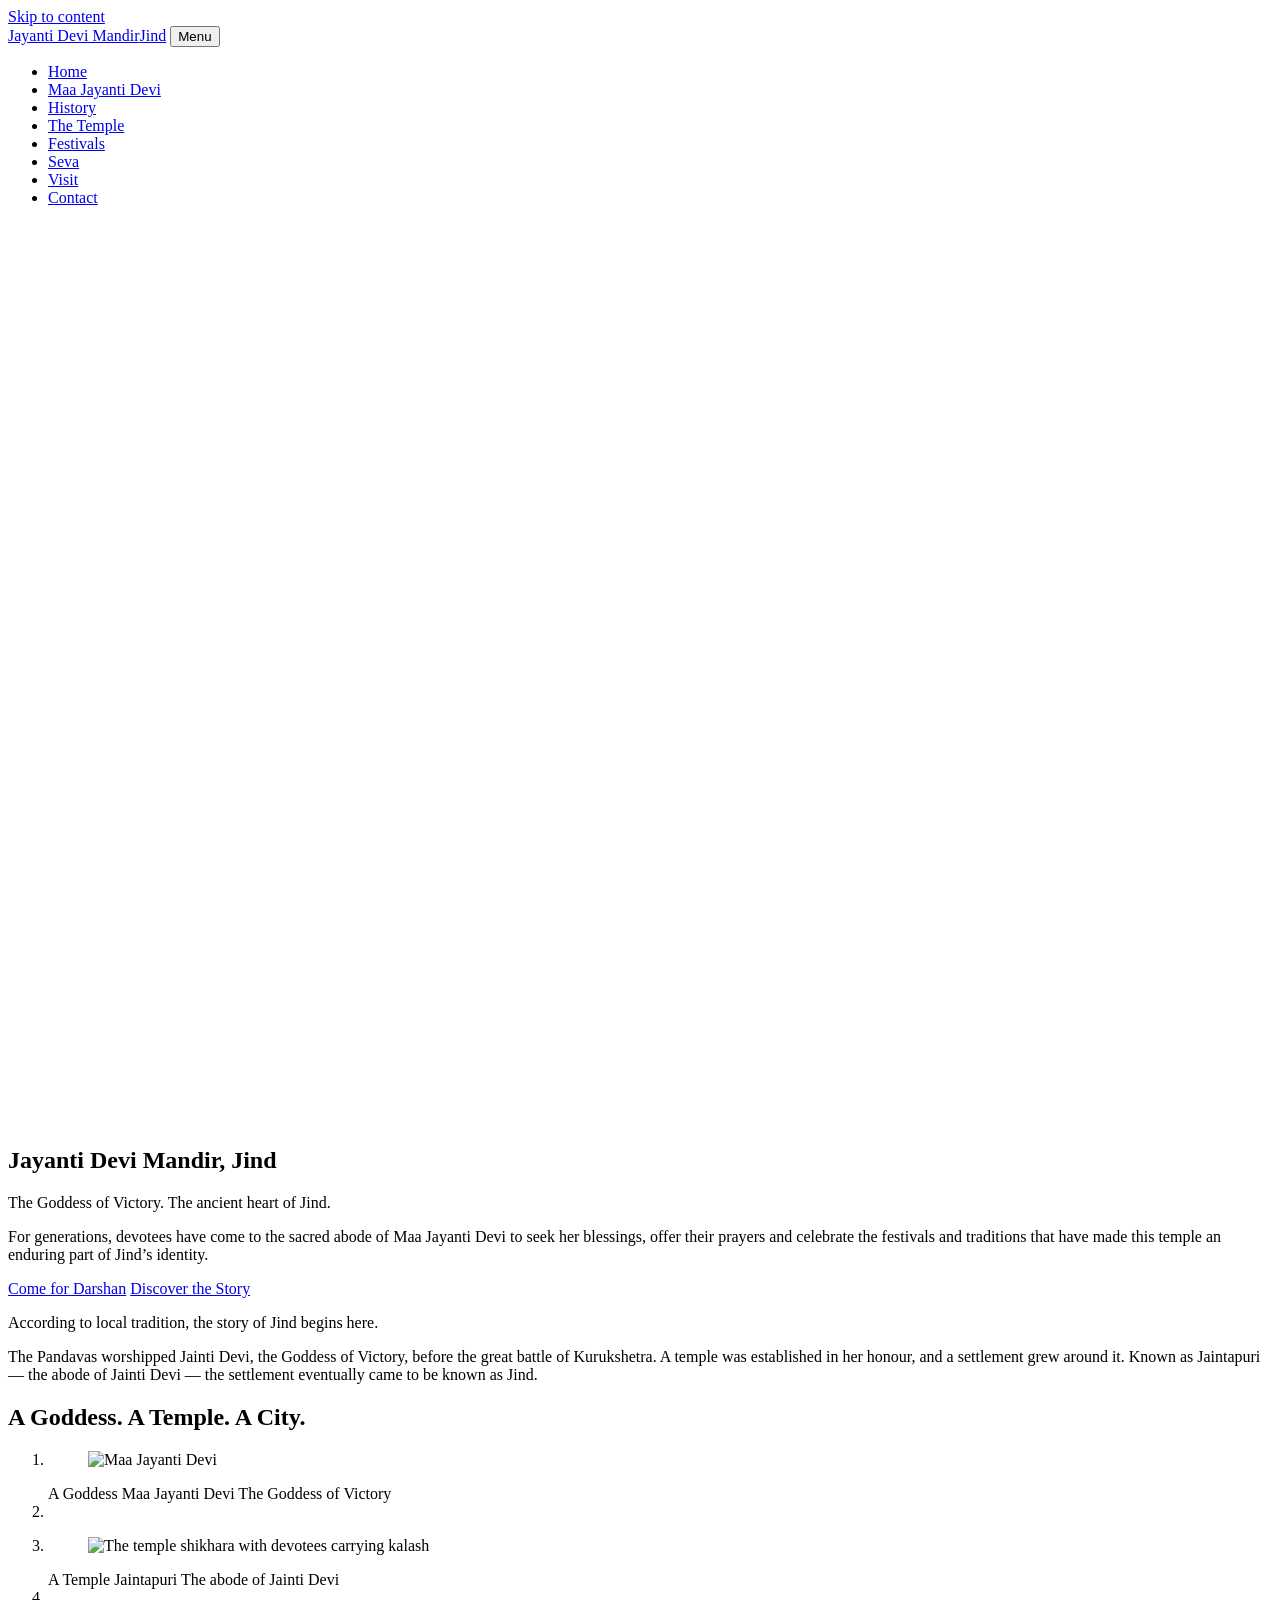
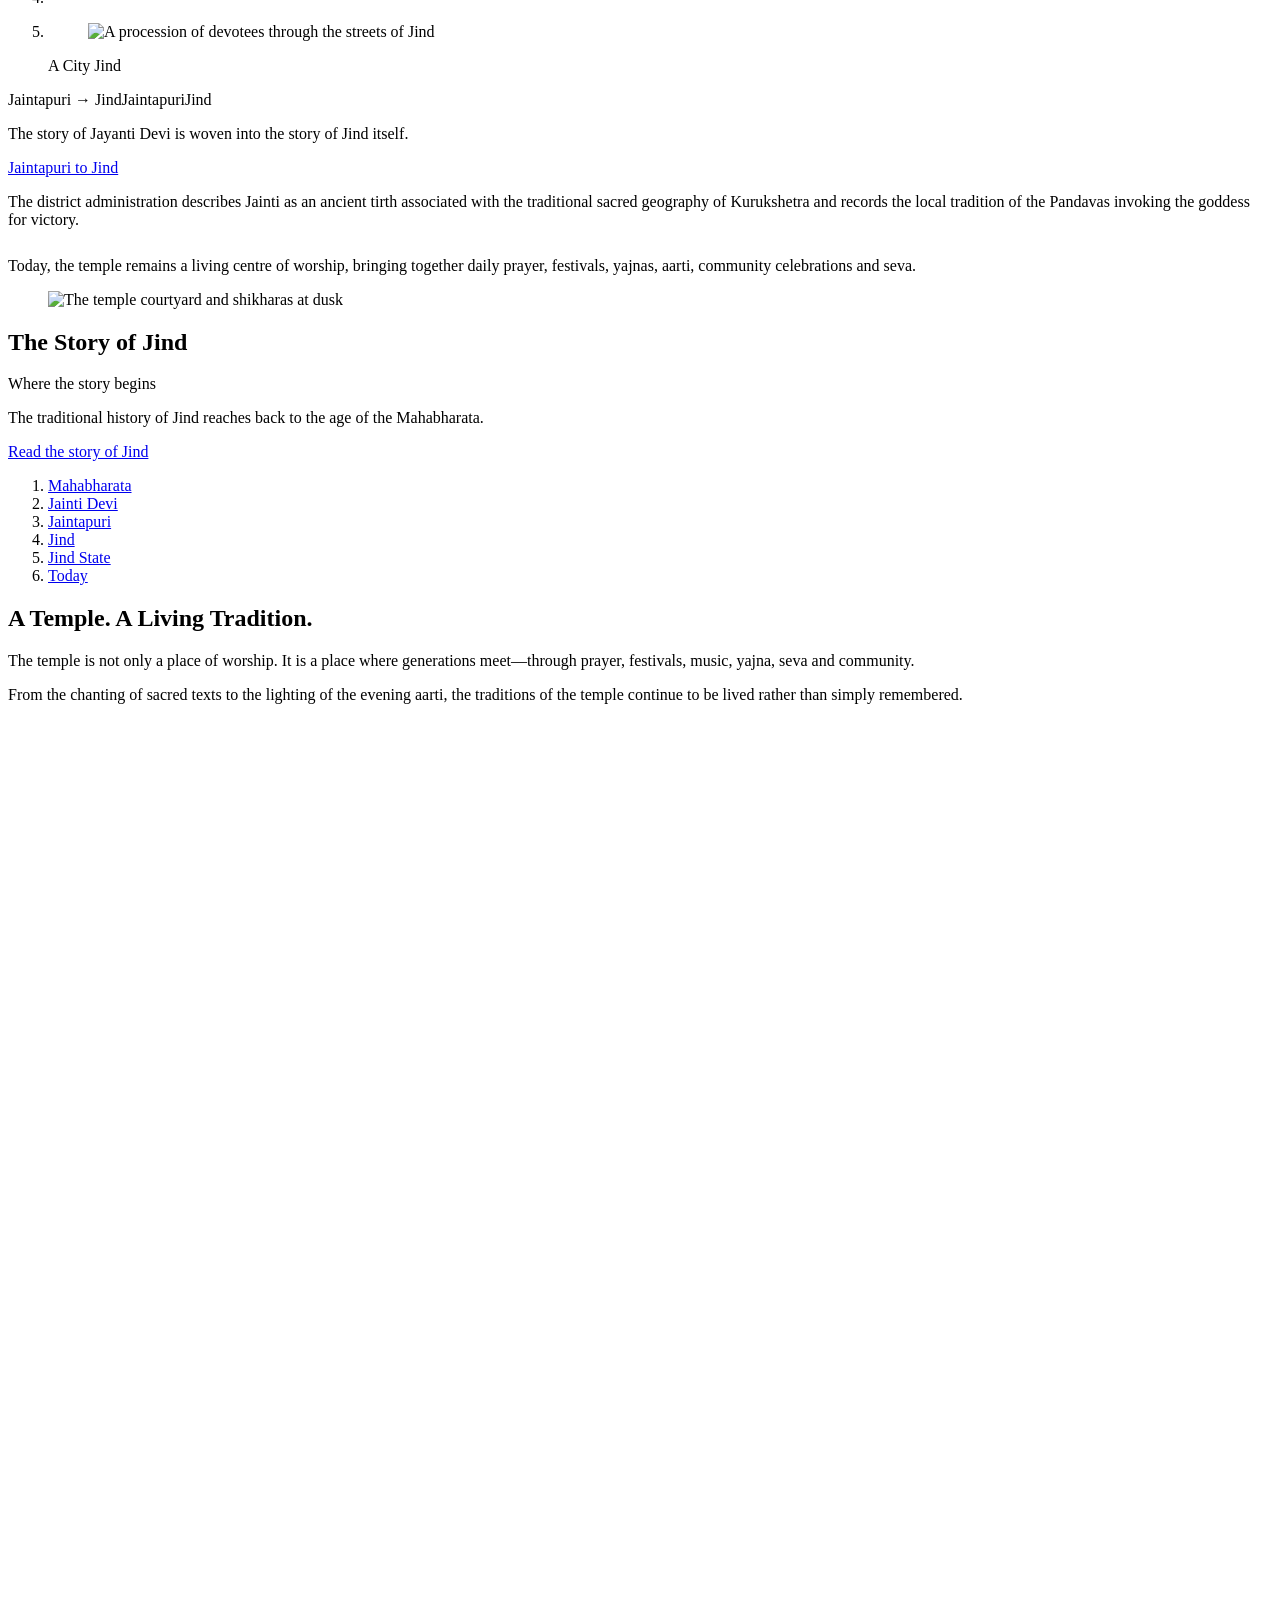
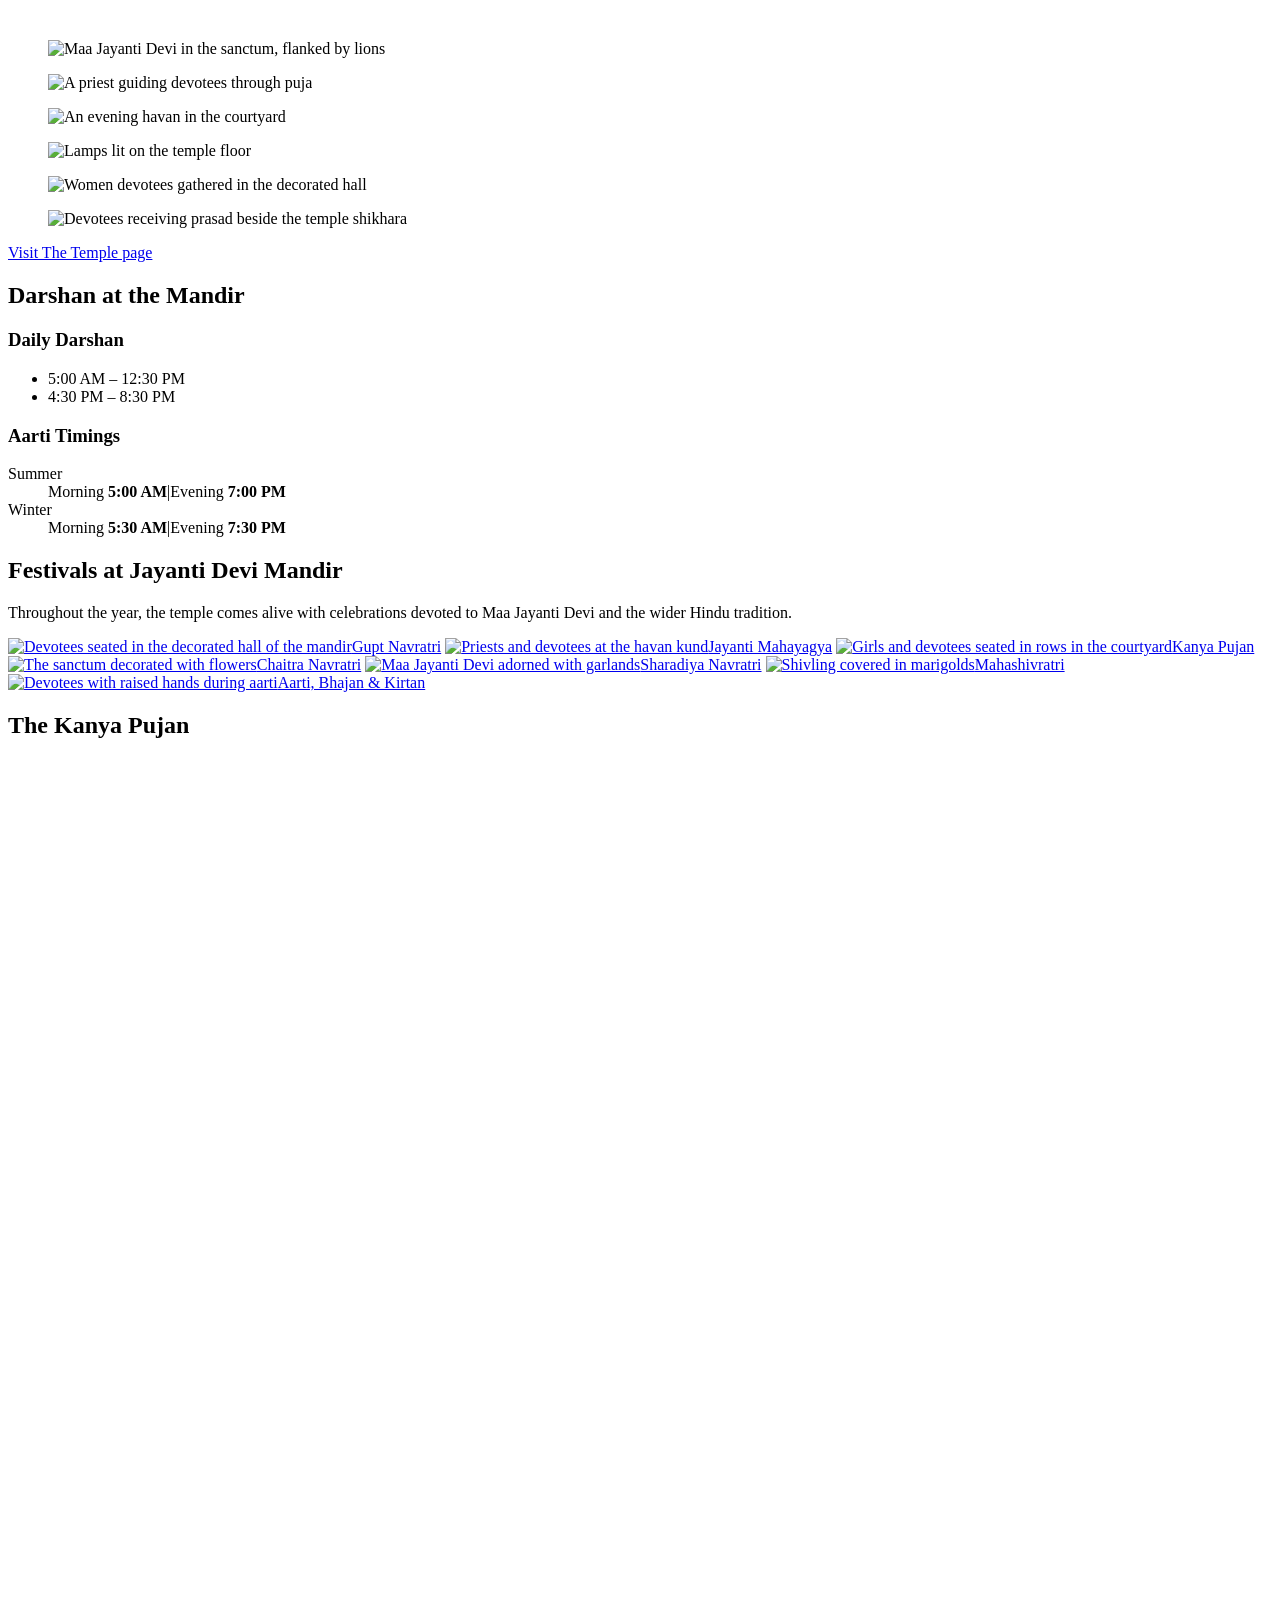
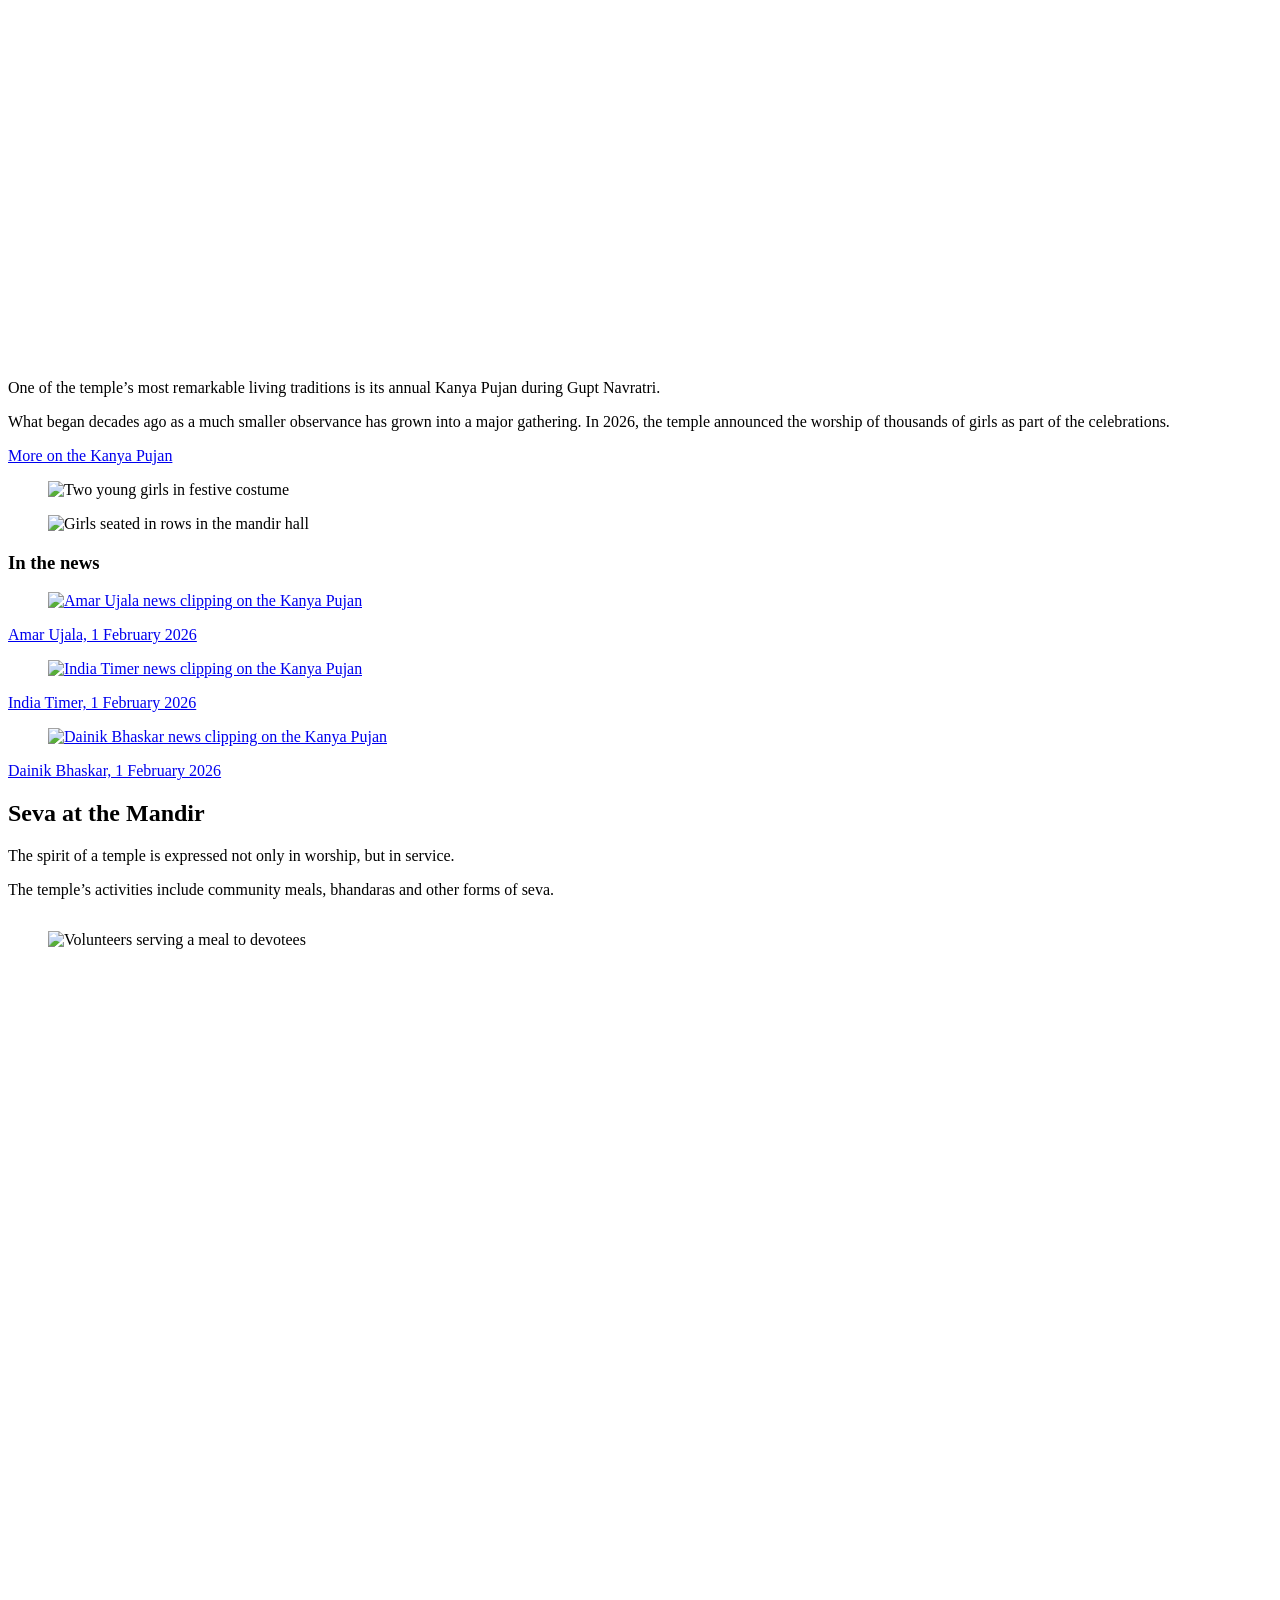
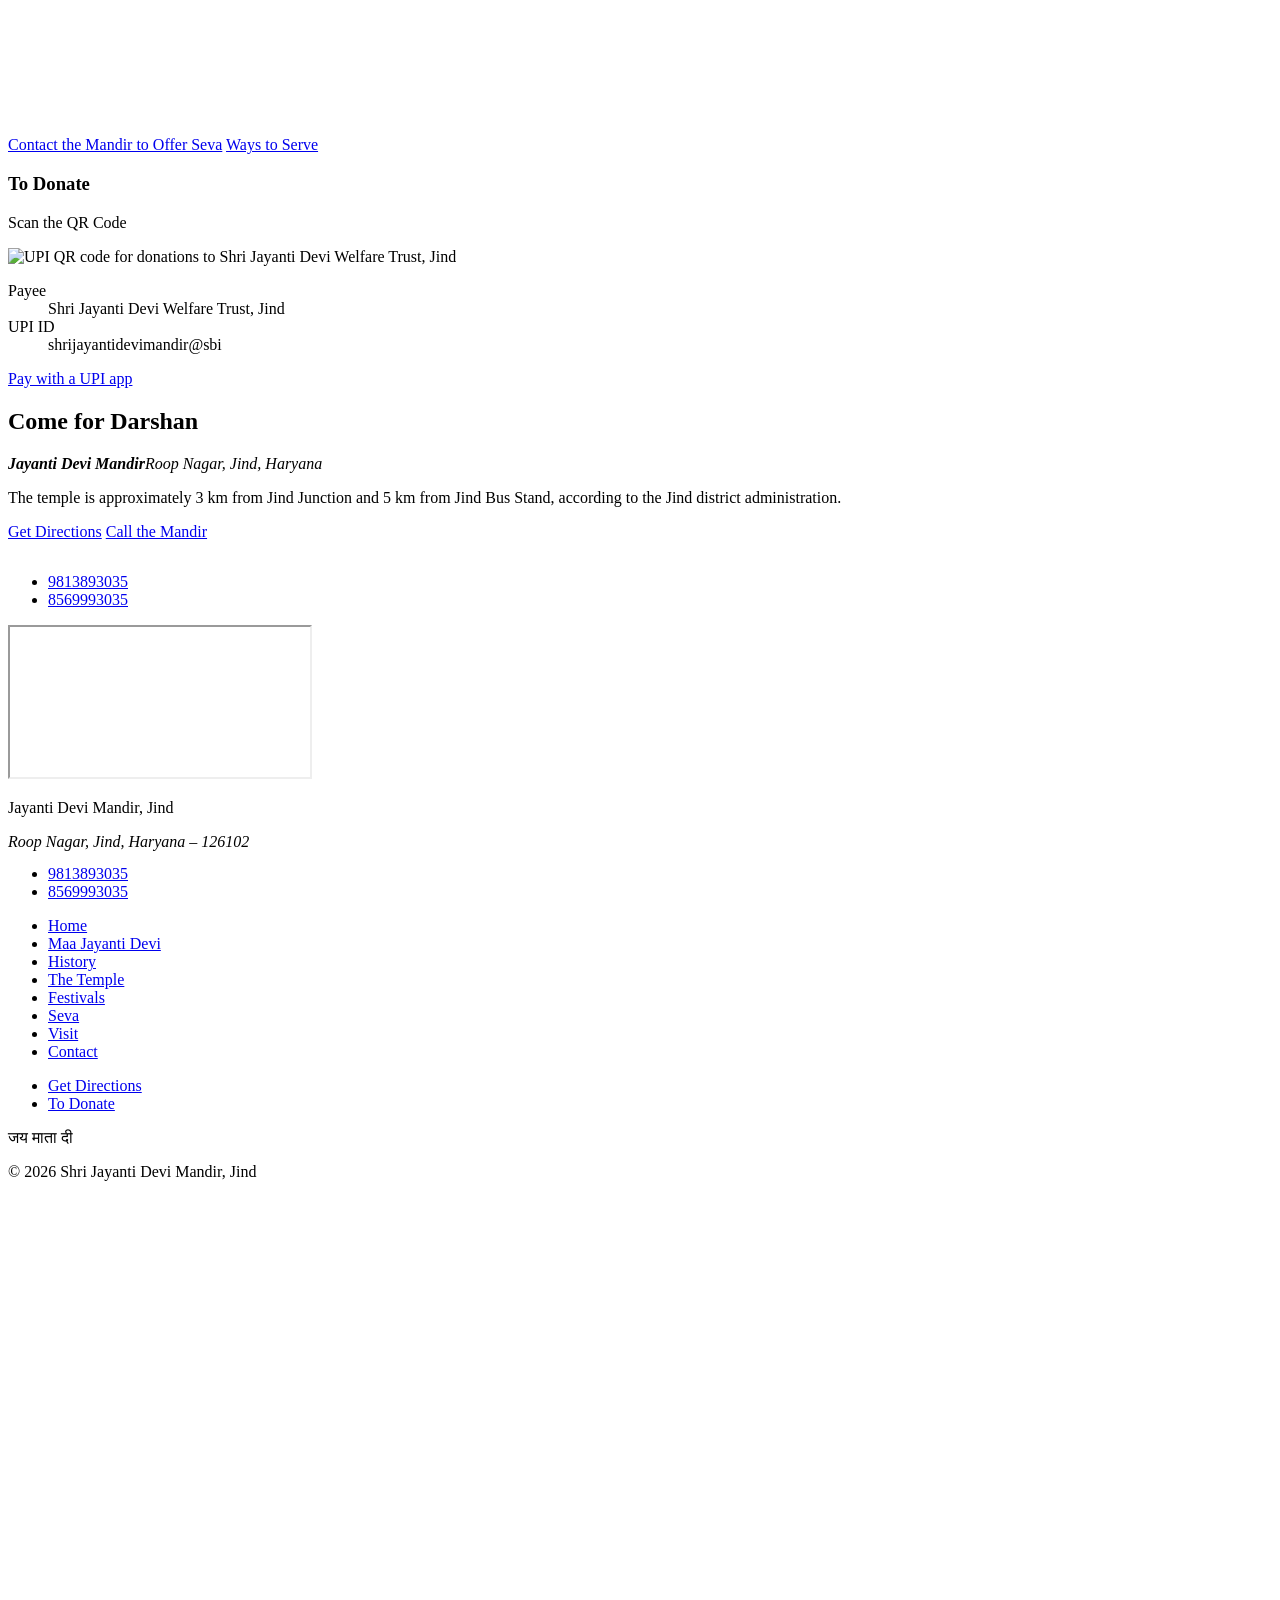
==== index.html @ ac787e68 "Add all HTML" ====
<!doctype html>
<html lang="en" class="no-js">
<head>
<meta charset="utf-8">
<meta name="viewport" content="width=device-width, initial-scale=1, viewport-fit=cover">
<title>Jayanti Devi Mandir, Jind — The Goddess of Victory</title>
<meta name="description" content="The Goddess of Victory. The ancient heart of Jind. Darshan timings, festivals, seva and directions for Shri Jayanti Devi Mandir, Roop Nagar, Jind.">
<meta name="theme-color" content="#4A1218">
<meta property="og:title" content="Jayanti Devi Mandir, Jind — The Goddess of Victory">
<meta property="og:description" content="The Goddess of Victory. The ancient heart of Jind. Darshan timings, festivals, seva and directions for Shri Jayanti Devi Mandir, Roop Nagar, Jind.">
<meta property="og:image" content="assets/img/hero-devi-wide-1600.jpg">
<link rel="icon" href="assets/favicon.svg" type="image/svg+xml">
<link rel="preload" href="assets/fonts/tiro-devanagari-hindi-latin-400-normal.woff2" as="font" type="font/woff2" crossorigin>
<link rel="stylesheet" href="assets/css/site.css">
<script>document.documentElement.classList.replace('no-js','js')</script>
</head>
<body>
<a class="skip" href="#main">Skip to content</a>
<header class="site-header">
  <div class="wrap bar">
    <a class="brand" href="index.html"><span class="brand-name">Jayanti Devi Mandir</span><span class="brand-place">Jind</span></a>
    <button class="menu-toggle" aria-expanded="false" aria-controls="site-nav"><span class="bars"><span></span></span>Menu</button>
    <nav class="nav" id="site-nav" aria-label="Main">
      <ul>
<li><a href="index.html" aria-current="page">Home</a></li>
<li><a href="maa-jayanti-devi.html">Maa Jayanti Devi</a></li>
<li><a href="history.html">History</a></li>
<li><a href="temple.html">The Temple</a></li>
<li><a href="festivals.html">Festivals</a></li>
<li><a href="seva.html">Seva</a></li>
<li><a href="visit.html">Visit</a></li>
<li><a href="contact.html">Contact</a></li>
      </ul>
    </nav>
  </div>
</header>

<main id="main">

<section class="hero" aria-labelledby="hero-title">
  <picture>
    <source media="(max-width: 760px)" srcset="assets/img/hero-devi-tall-800.jpg 800w, assets/img/hero-devi-tall-1600.jpg 1600w" sizes="100vw">
    <img src="assets/img/hero-devi-wide-1600.jpg" srcset="assets/img/hero-devi-wide-800.jpg 800w, assets/img/hero-devi-wide-1600.jpg 1600w" sizes="100vw" width="1600" height="900" alt="Maa Jayanti Devi in the sanctum, framed with red and white flowers" fetchpriority="high" decoding="async">
  </picture>
  <div class="wrap">
    <h1 id="hero-title">Jayanti Devi Mandir, Jind</h1>
    <p class="hero-line"><span>The Goddess of Victory.</span> <span>The ancient heart of Jind.</span></p>
    <p class="intro">For generations, devotees have come to the sacred abode of Maa Jayanti Devi to seek her blessings, offer their prayers and celebrate the festivals and traditions that have made this temple an enduring part of Jind’s identity.</p>
    <div class="actions">
      <a class="btn btn-light" href="#darshan">Come for Darshan</a>
      <a class="btn btn-ghost-light" href="#story">Discover the Story</a>
    </div>
  </div>
</section>

<section class="story" id="story" aria-labelledby="story-title">
  <div class="wrap">
    <div class="opening">
      <p class="lede">According to local tradition, the story of Jind begins here.</p>
      <p>The Pandavas worshipped Jainti Devi, the Goddess of Victory, before the great battle of Kurukshetra. A temple was established in her honour, and a settlement grew around it. Known as Jaintapuri — the abode of Jainti Devi — the settlement eventually came to be known as Jind.</p>
    </div>

    <h2 id="story-title"><span>A Goddess.</span> <span>A Temple.</span> <span>A City.</span></h2>

    <ol class="stages">
      <li class="stage">
        <figure class="ph arch reveal"><img src="assets/img/devi-close-1600.jpg" srcset="assets/img/devi-close-800.jpg 800w, assets/img/devi-close-1600.jpg 1600w" sizes="15rem" width="1600" height="1200" alt="Maa Jayanti Devi" loading="lazy" decoding="async"></figure>
        <span class="kicker">A Goddess</span>
        <span class="name">Maa Jayanti Devi</span>
        <span class="gloss">The Goddess of Victory</span>
      </li>
      <li class="stage-link" aria-hidden="true"></li>
      <li class="stage">
        <figure class="ph arch reveal"><img src="assets/img/kalash-temple-1600.jpg" srcset="assets/img/kalash-temple-800.jpg 800w, assets/img/kalash-temple-1600.jpg 1600w" sizes="15rem" width="1600" height="900" alt="The temple shikhara with devotees carrying kalash" loading="lazy" decoding="async" style="object-position:16% 50%"></figure>
        <span class="kicker">A Temple</span>
        <span class="name">Jaintapuri</span>
        <span class="gloss">The abode of Jainti Devi</span>
      </li>
      <li class="stage-link" aria-hidden="true"></li>
      <li class="stage">
        <figure class="ph arch reveal"><img src="assets/img/kalash-street-1600.jpg" srcset="assets/img/kalash-street-800.jpg 800w, assets/img/kalash-street-1600.jpg 1600w" sizes="15rem" width="1600" height="900" alt="A procession of devotees through the streets of Jind" loading="lazy" decoding="async" style="object-position:38% 50%"></figure>
        <span class="kicker">A City</span>
        <span class="name">Jind</span>
      </li>
    </ol>

    <div class="morph"><span class="sr-only">Jaintapuri → Jind</span><span class="from" aria-hidden="true"><span class="keep">J</span><span class="drop">a</span><span class="keep">i</span><span class="keep">n</span><span class="drop">t</span><span class="drop">a</span><span class="drop">p</span><span class="drop">u</span><span class="drop">r</span><span class="drop">i</span></span><span class="arrow" aria-hidden="true"></span><span class="to" aria-hidden="true">Jind</span></div>

    <div class="closing">
      <p class="serif">The story of Jayanti Devi is woven into the story of Jind itself.</p>
      <a class="btn btn-ghost-light" href="jaintapuri-to-jind.html">Jaintapuri to Jind</a>
    </div>

    <div class="today">
      <p class="record">The district administration describes Jainti as an ancient tirth associated with the traditional sacred geography of Kurukshetra and records the local tradition of the Pandavas invoking the goddess for victory.</p>
      <p style="margin-top:1.75rem">Today, the temple remains a living centre of worship, bringing together daily prayer, festivals, yajnas, aarti, community celebrations and seva.</p>
    </div>
  </div>
</section>

<section class="section" id="history" aria-labelledby="history-title">
  <div class="wrap">
    <div class="split img-left">
      <figure class="ph arch arch-tall reveal"><img src="assets/img/courtyard-dusk-1600.jpg" srcset="assets/img/courtyard-dusk-800.jpg 800w, assets/img/courtyard-dusk-1600.jpg 1600w" sizes="(min-width: 900px) 40vw, 100vw" width="1280" height="960" alt="The temple courtyard and shikharas at dusk" loading="lazy" decoding="async" style="object-position:72% 50%"></figure>
      <div>
        <h2 id="history-title">The Story of Jind</h2>
        <p class="sub">Where the story begins</p>
        <p class="lede">The traditional history of Jind reaches back to the age of the Mahabharata.</p>

        <div class="actions"><a class="textlink" href="history.html">Read the story of Jind</a></div>
      </div>
    </div>
    <ol class="timeline" aria-label="From the Mahabharata to today">
        <li><a href="history.html#begins">Mahabharata</a></li>
        <li><a href="maa-jayanti-devi.html">Jainti Devi</a></li>
        <li><a href="jaintapuri-to-jind.html">Jaintapuri</a></li>
        <li><a href="history.html#kurukshetra">Jind</a></li>
        <li><a href="history.html#jind-state">Jind State</a></li>
        <li class="mark"><a href="temple.html">Today</a></li>
      </ol>
  </div>
</section>

<section class="section" id="temple" aria-labelledby="temple-title">
  <div class="wrap">
    <h2 id="temple-title">A Temple. A Living Tradition.</h2>
    <p class="lede">The temple is not only a place of worship. It is a place where generations meet—through prayer, festivals, music, yajna, seva and community.</p>
    <p>From the chanting of sacred texts to the lighting of the evening aarti, the traditions of the temple continue to be lived rather than simply remembered.</p>
    <div class="mosaic">
      <figure class="ph reveal "><img src="assets/img/aarti-sanctum-1600.jpg" srcset="assets/img/aarti-sanctum-800.jpg 800w, assets/img/aarti-sanctum-1600.jpg 1600w" sizes="(min-width: 760px) 66vw, 100vw" width="1600" height="900" alt="Devotees offering aarti at the sanctum doors" loading="lazy" decoding="async"></figure>
      <figure class="ph reveal "><img src="assets/img/sanctum-1600.jpg" srcset="assets/img/sanctum-800.jpg 800w, assets/img/sanctum-1600.jpg 1600w" sizes="(min-width: 760px) 33vw, 50vw" width="1200" height="1600" alt="Maa Jayanti Devi in the sanctum, flanked by lions" loading="lazy" decoding="async"></figure>
      <figure class="ph reveal "><img src="assets/img/puja-1600.jpg" srcset="assets/img/puja-800.jpg 800w, assets/img/puja-1600.jpg 1600w" sizes="(min-width: 760px) 33vw, 50vw" width="1600" height="1200" alt="A priest guiding devotees through puja" loading="lazy" decoding="async"></figure>
      <figure class="ph reveal "><img src="assets/img/havan-evening-1600.jpg" srcset="assets/img/havan-evening-800.jpg 800w, assets/img/havan-evening-1600.jpg 1600w" sizes="(min-width: 760px) 33vw, 50vw" width="1156" height="867" alt="An evening havan in the courtyard" loading="lazy" decoding="async"></figure>
      <figure class="ph reveal "><img src="assets/img/diyas-1600.jpg" srcset="assets/img/diyas-800.jpg 800w, assets/img/diyas-1600.jpg 1600w" sizes="(min-width: 760px) 33vw, 50vw" width="1152" height="864" alt="Lamps lit on the temple floor" loading="lazy" decoding="async"></figure>
      <figure class="ph reveal "><img src="assets/img/hall-devotees-1600.jpg" srcset="assets/img/hall-devotees-800.jpg 800w, assets/img/hall-devotees-1600.jpg 1600w" sizes="(min-width: 760px) 50vw, 100vw" width="1600" height="1200" alt="Women devotees gathered in the decorated hall" loading="lazy" decoding="async"></figure>
      <figure class="ph reveal "><img src="assets/img/temple-prasad-1600.jpg" srcset="assets/img/temple-prasad-800.jpg 800w, assets/img/temple-prasad-1600.jpg 1600w" sizes="(min-width: 760px) 50vw, 100vw" width="1600" height="1200" alt="Devotees receiving prasad beside the temple shikhara" loading="lazy" decoding="async"></figure>
    </div>
    <div class="actions"><a class="textlink" href="temple.html">Visit The Temple page</a></div>
  </div>
</section>

<section class="section band" id="darshan" aria-labelledby="darshan-title">
  <div class="wrap">
    <h2 id="darshan-title">Darshan at the Mandir</h2>
      <div class="darshan-card">
        <div>
          <h3>Daily Darshan</h3>
          <ul class="times">
            <li>5:00 AM – 12:30 PM</li>
            <li>4:30 PM – 8:30 PM</li>
          </ul>
        </div>
        <div class="rule" aria-hidden="true"></div>
        <div>
          <h3>Aarti Timings</h3>
          <dl>
            <div class="season"><dt>Summer</dt><dd><span class="t">Morning <b>5:00 AM</b></span><span class="sep">|</span><span class="t">Evening <b>7:00 PM</b></span></dd></div>
            <div class="season"><dt>Winter</dt><dd><span class="t">Morning <b>5:30 AM</b></span><span class="sep">|</span><span class="t">Evening <b>7:30 PM</b></span></dd></div>
          </dl>
        </div>
      </div>
  </div>
</section>

<section class="section" id="festivals" aria-labelledby="fest-title">
  <div class="wrap">
    <h2 id="fest-title">Festivals at Jayanti Devi Mandir</h2>
    <p class="lede">Throughout the year, the temple comes alive with celebrations devoted to Maa Jayanti Devi and the wider Hindu tradition.</p>
    <div class="fest-grid">
<a href="festivals.html#gupt-navratri" class="reveal"><img src="assets/img/paath-hall-1600.jpg" srcset="assets/img/paath-hall-800.jpg 800w, assets/img/paath-hall-1600.jpg 1600w" sizes="(min-width: 760px) 50vw, 100vw" width="1600" height="1200" alt="Devotees seated in the decorated hall of the mandir" loading="lazy" decoding="async"><span class="label">Gupt Navratri</span></a>
<a href="festivals.html#gupt-navratri" class="reveal"><img src="assets/img/havan-1600.jpg" srcset="assets/img/havan-800.jpg 800w, assets/img/havan-1600.jpg 1600w" sizes="(min-width: 760px) 25vw, 50vw" width="1600" height="1200" alt="Priests and devotees at the havan kund" loading="lazy" decoding="async"><span class="label">Jayanti Mahayagya</span></a>
<a href="festivals.html#kanya-pujan" class="reveal"><img src="assets/img/courtyard-rows-1600.jpg" srcset="assets/img/courtyard-rows-800.jpg 800w, assets/img/courtyard-rows-1600.jpg 1600w" sizes="(min-width: 760px) 25vw, 50vw" width="1600" height="1200" alt="Girls and devotees seated in rows in the courtyard" loading="lazy" decoding="async"><span class="label">Kanya Pujan</span></a>
<a href="festivals.html#chaitra-navratri" class="reveal"><img src="assets/img/flower-shringar-1600.jpg" srcset="assets/img/flower-shringar-800.jpg 800w, assets/img/flower-shringar-1600.jpg 1600w" sizes="(min-width: 760px) 25vw, 50vw" width="1280" height="853" alt="The sanctum decorated with flowers" loading="lazy" decoding="async"><span class="label">Chaitra Navratri</span></a>
<a href="festivals.html#sharadiya-navratri" class="reveal"><img src="assets/img/devi-close-1600.jpg" srcset="assets/img/devi-close-800.jpg 800w, assets/img/devi-close-1600.jpg 1600w" sizes="(min-width: 760px) 25vw, 50vw" width="1600" height="1200" alt="Maa Jayanti Devi adorned with garlands" loading="lazy" decoding="async"><span class="label">Sharadiya Navratri</span></a>
<a href="festivals.html#mahashivratri" class="reveal"><img src="assets/img/shivling-1600.jpg" srcset="assets/img/shivling-800.jpg 800w, assets/img/shivling-1600.jpg 1600w" sizes="(min-width: 760px) 25vw, 50vw" width="1200" height="1600" alt="Shivling covered in marigolds" loading="lazy" decoding="async"><span class="label">Mahashivratri</span></a>
<a href="festivals.html#aarti" class="reveal"><img src="assets/img/aarti-crowd-1600.jpg" srcset="assets/img/aarti-crowd-800.jpg 800w, assets/img/aarti-crowd-1600.jpg 1600w" sizes="(min-width: 760px) 25vw, 50vw" width="1280" height="853" alt="Devotees with raised hands during aarti" loading="lazy" decoding="async"><span class="label">Aarti, Bhajan &amp; Kirtan</span></a>
    </div>
  </div>
</section>

<section class="section" id="kanya-pujan" aria-labelledby="kanya-title">
  <div class="wrap">
    <h2 id="kanya-title">The Kanya Pujan</h2>
    <figure class="ph kanya-lead reveal"><img src="assets/img/kanya-hall-1600.jpg" srcset="assets/img/kanya-hall-800.jpg 800w, assets/img/kanya-hall-1600.jpg 1600w" sizes="100vw" width="1600" height="1200" alt="Girls seated in long rows for the Kanya Pujan inside the mandir hall" loading="lazy" decoding="async" style="object-position:50% 60%"></figure>
    <div class="kanya-body">
      <div>
        <p class="lede">One of the temple’s most remarkable living traditions is its annual Kanya Pujan during Gupt Navratri.</p>
        <p>What began decades ago as a much smaller observance has grown into a major gathering. In 2026, the temple announced the worship of thousands of girls as part of the celebrations.</p>
        <div class="actions"><a class="textlink" href="festivals.html#kanya-pujan">More on the Kanya Pujan</a></div>
      </div>
      <div class="pair">
        <figure class="ph reveal "><img src="assets/img/kanya-portrait-1600.jpg" srcset="assets/img/kanya-portrait-800.jpg 800w, assets/img/kanya-portrait-1600.jpg 1600w" sizes="(min-width: 900px) 25vw, 50vw" width="900" height="1600" alt="Two young girls in festive costume" loading="lazy" decoding="async"></figure>
        <figure class="ph reveal "><img src="assets/img/kanya-rows-1600.jpg" srcset="assets/img/kanya-rows-800.jpg 800w, assets/img/kanya-rows-1600.jpg 1600w" sizes="(min-width: 900px) 25vw, 50vw" width="1156" height="867" alt="Girls seated in rows in the mandir hall" loading="lazy" decoding="async" style="object-position:45% 50%"></figure>
      </div>
    </div>
    <div class="news">
      <h3>In the news</h3>
      <div class="news-row">
        <a href="assets/img/news-2-1600.jpg" target="_blank" rel="noopener"><figure class="ph reveal"><img src="assets/img/news-2-1600.jpg" srcset="assets/img/news-2-800.jpg 800w, assets/img/news-2-1600.jpg 1600w" sizes="(min-width: 760px) 25vw, 70vw" width="1180" height="1215" alt="Amar Ujala news clipping on the Kanya Pujan" loading="lazy" decoding="async"></figure><span>Amar Ujala, 1 February 2026</span></a>
        <a href="assets/img/news-1-1600.jpg" target="_blank" rel="noopener"><figure class="ph reveal"><img src="assets/img/news-1-1600.jpg" srcset="assets/img/news-1-800.jpg 800w, assets/img/news-1-1600.jpg 1600w" sizes="(min-width: 760px) 25vw, 70vw" width="1020" height="1600" alt="India Timer news clipping on the Kanya Pujan" loading="lazy" decoding="async"></figure><span>India Timer, 1 February 2026</span></a>
        <a href="assets/img/news-3-1600.jpg" target="_blank" rel="noopener"><figure class="ph reveal"><img src="assets/img/news-3-1600.jpg" srcset="assets/img/news-3-800.jpg 800w, assets/img/news-3-1600.jpg 1600w" sizes="(min-width: 760px) 25vw, 70vw" width="753" height="994" alt="Dainik Bhaskar news clipping on the Kanya Pujan" loading="lazy" decoding="async"></figure><span>Dainik Bhaskar, 1 February 2026</span></a>
      </div>
    </div>
  </div>
</section>

<section class="section band" id="seva" aria-labelledby="seva-title">
  <div class="wrap seva-grid">
    <div>
      <h2 id="seva-title">Seva at the Mandir</h2>
      <p class="lede">The spirit of a temple is expressed not only in worship, but in service.</p>
      <p>The temple’s activities include community meals, bhandaras and other forms of seva.</p>
      <figure class="ph reveal" style="aspect-ratio:3/2;margin-top:2rem"><img src="assets/img/bhandara-serving-1600.jpg" srcset="assets/img/bhandara-serving-800.jpg 800w, assets/img/bhandara-serving-1600.jpg 1600w" sizes="(min-width: 900px) 50vw, 100vw" width="1156" height="867" alt="Volunteers serving a meal to devotees" loading="lazy" decoding="async"></figure>
      <div class="actions">
        <a class="btn" href="contact.html">Contact the Mandir to Offer Seva</a>
        <a class="btn btn-quiet" href="seva.html">Ways to Serve</a>
      </div>
    </div>
    <div class="donate" id="donate">
        <h3>To Donate</h3>
        <p class="scan">Scan the QR Code</p>
        <img class="qr" src="assets/img/donate-qr.png" width="644" height="664" alt="UPI QR code for donations to Shri Jayanti Devi Welfare Trust, Jind" loading="lazy">
        <dl>
          <dt>Payee</dt><dd>Shri Jayanti Devi Welfare Trust, Jind</dd>
          <dt>UPI ID</dt><dd>shrijayantidevimandir@sbi</dd>
        </dl>
        <a class="btn upi-btn" href="upi://pay?pa=shrijayantidevimandir@sbi&amp;pn=SHRI%20JAYANTI%20DEVI%20WELFARE%20TRUST&amp;mc=7407&amp;tr=&amp;tn=&amp;am=&amp;cu=INR&amp;url=&amp;mode=02&amp;purpose=00&amp;orgid=159002&amp;sign=MEUCIQCdhaZE4b8FKuGJB0FkayhiUNez7YB1b62P8QtLlJOVGgIgYG8Mgce8pGUTB97vmaB1ITCJ0rUVDvFOTK0hT35rRh8=">Pay with a UPI app</a>
      </div>
  </div>
</section>

<section class="section" id="visit" aria-labelledby="visit-title">
  <div class="wrap visit-grid">
    <div>
      <h2 id="visit-title">Come for Darshan</h2>
      <address class="address"><strong>Jayanti Devi Mandir</strong>Roop Nagar, Jind, Haryana</address>
      <p>The temple is approximately 3 km from Jind Junction and 5 km from Jind Bus Stand, according to the Jind district administration.</p>
      <div class="actions">
        <a class="btn" href="https://www.google.com/maps/dir/?api=1&amp;destination=Jayanti+Devi+Mandir%2C+Roop+Nagar%2C+Jind%2C+Haryana" target="_blank" rel="noopener">Get Directions</a>
        <a class="btn btn-quiet" href="tel:+919813893035">Call the Mandir</a>
      </div>
      <ul class="phones" style="margin-top:2rem">
        <li><a href="tel:+919813893035">9813893035</a></li>
        <li><a href="tel:+918569993035">8569993035</a></li>
      </ul>
    </div>
    <div class="map"><iframe src="https://maps.google.com/maps?q=Jayanti+Devi+Mandir,+Roop+Nagar,+Jind,+Haryana&amp;z=15&amp;output=embed" title="Map showing Jayanti Devi Mandir, Roop Nagar, Jind" loading="lazy" referrerpolicy="no-referrer-when-downgrade"></iframe></div>
  </div>
</section>

</main>

<footer class="site-footer">
  <div class="wrap">
    <div class="foot-grid">
      <div>
        <p class="foot-name">Jayanti Devi Mandir, Jind</p>
        <address>Roop Nagar, Jind, Haryana – 126102</address>
        <ul style="margin-top:.9rem">
          <li><a href="tel:+919813893035">9813893035</a></li>
          <li><a href="tel:+918569993035">8569993035</a></li>
        </ul>
      </div>
      <nav aria-label="Footer">
        <ul class="foot-nav">
<li><a href="index.html">Home</a></li>
<li><a href="maa-jayanti-devi.html">Maa Jayanti Devi</a></li>
<li><a href="history.html">History</a></li>
<li><a href="temple.html">The Temple</a></li>
<li><a href="festivals.html">Festivals</a></li>
<li><a href="seva.html">Seva</a></li>
<li><a href="visit.html">Visit</a></li>
<li><a href="contact.html">Contact</a></li>
        </ul>
      </nav>
      <div>
        <ul>
          <li><a href="https://www.google.com/maps/dir/?api=1&amp;destination=Jayanti+Devi+Mandir%2C+Roop+Nagar%2C+Jind%2C+Haryana" target="_blank" rel="noopener">Get Directions</a></li>
          <li><a href="seva.html#donate">To Donate</a></li>
          <!-- Social links: replace # with the temple's real profile URLs, then remove these comment markers.
          <li><a href="#" rel="noopener">YouTube</a></li>
          <li><a href="#" rel="noopener">Facebook</a></li>
          <li><a href="#" rel="noopener">Instagram</a></li>
          -->
        </ul>
      </div>
    </div>
    <p class="jmd" lang="hi">जय माता दी</p>
    <p class="foot-base">© <span data-year>2026</span> Shri Jayanti Devi Mandir, Jind</p>
  </div>
</footer>

<nav class="quickbar" aria-label="Quick actions">
  <a href="#darshan"><svg viewBox="0 0 24 24" fill="none" stroke-width="1.5" aria-hidden="true"><circle cx="12" cy="12" r="9"/><path d="M12 7v5l3 2"/></svg>Timings</a>
  <a href="tel:+919813893035"><svg viewBox="0 0 24 24" fill="none" stroke-width="1.5" aria-hidden="true"><path d="M5 4h4l2 5-2.5 1.5a11 11 0 0 0 5 5L15 13l5 2v4a2 2 0 0 1-2 2A16 16 0 0 1 3 6a2 2 0 0 1 2-2"/></svg>Call</a>
  <a href="https://www.google.com/maps/dir/?api=1&amp;destination=Jayanti+Devi+Mandir%2C+Roop+Nagar%2C+Jind%2C+Haryana" target="_blank" rel="noopener"><svg viewBox="0 0 24 24" fill="none" stroke-width="1.5" aria-hidden="true"><path d="M12 21s-7-6.2-7-11.5a7 7 0 0 1 14 0C19 14.8 12 21 12 21z"/><circle cx="12" cy="9.5" r="2.5"/></svg>Directions</a>
</nav>
<script src="assets/js/site.js" defer></script>
</body>
</html>
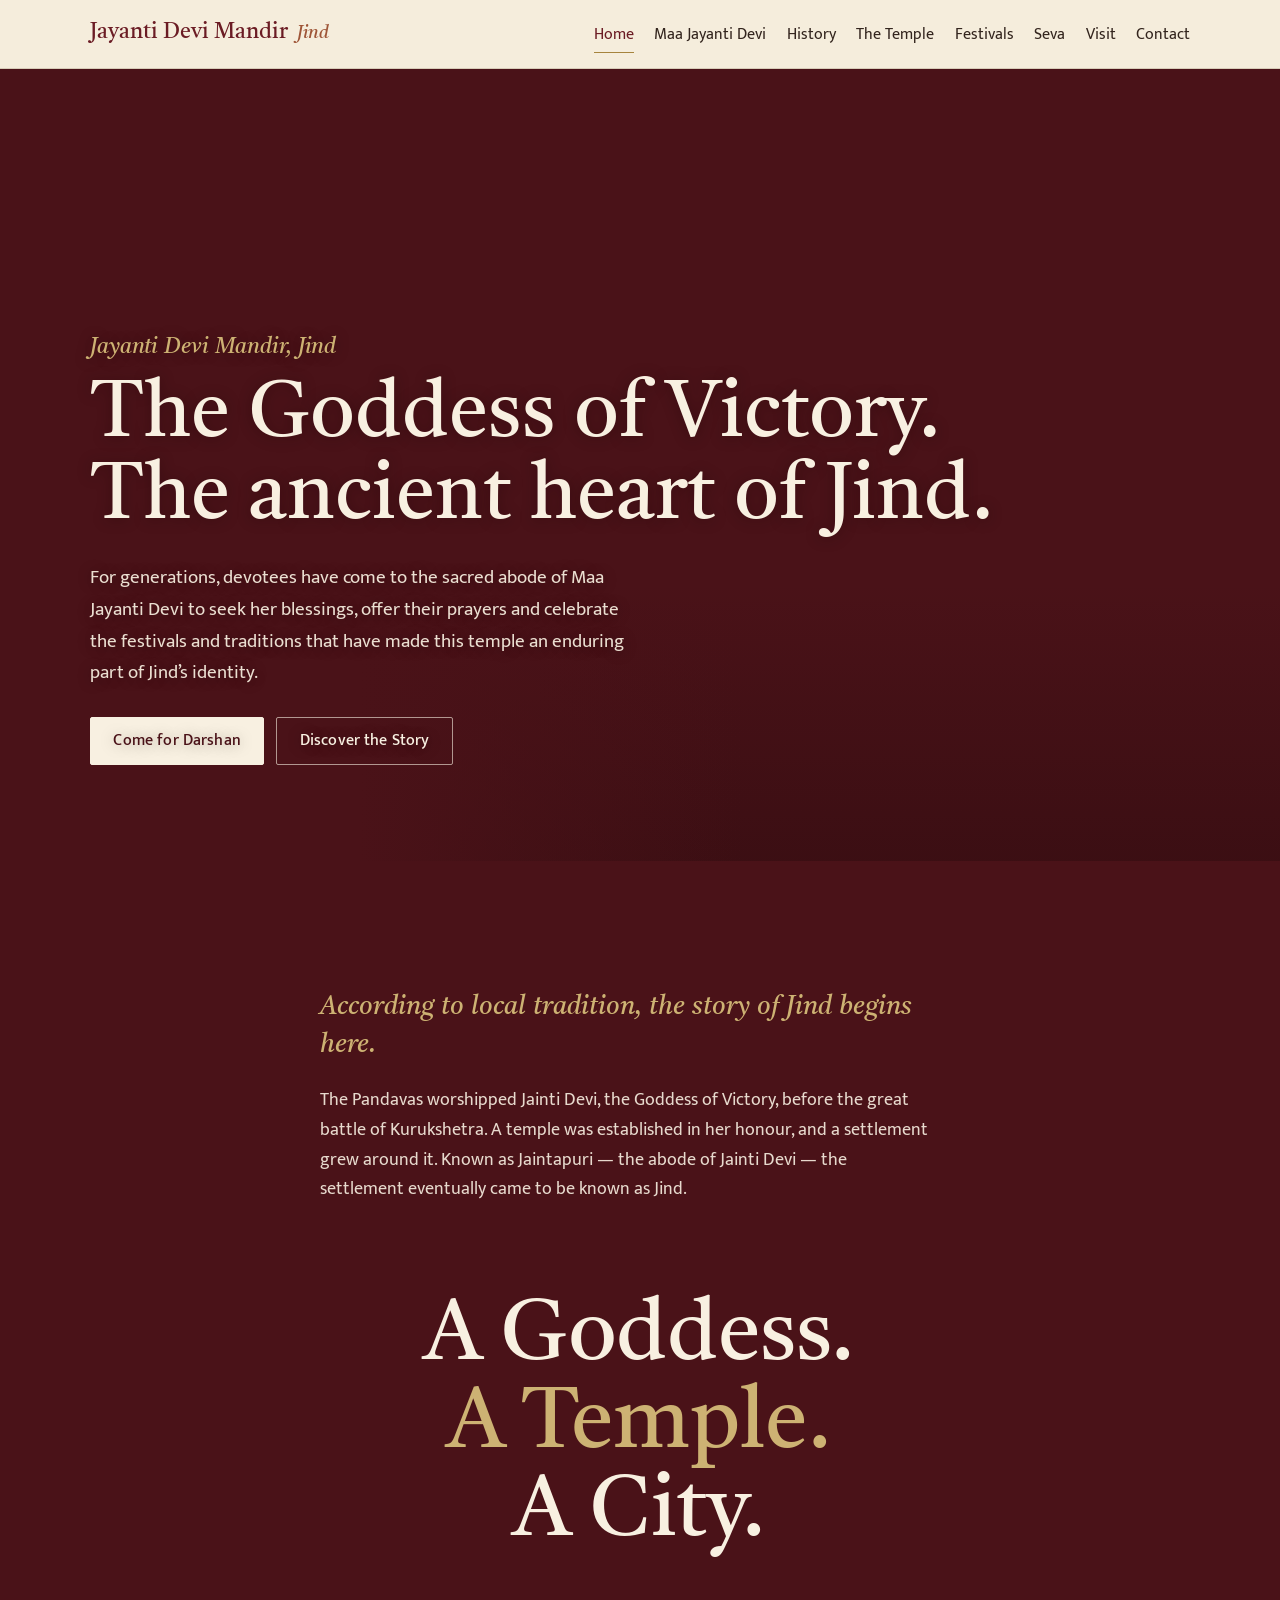
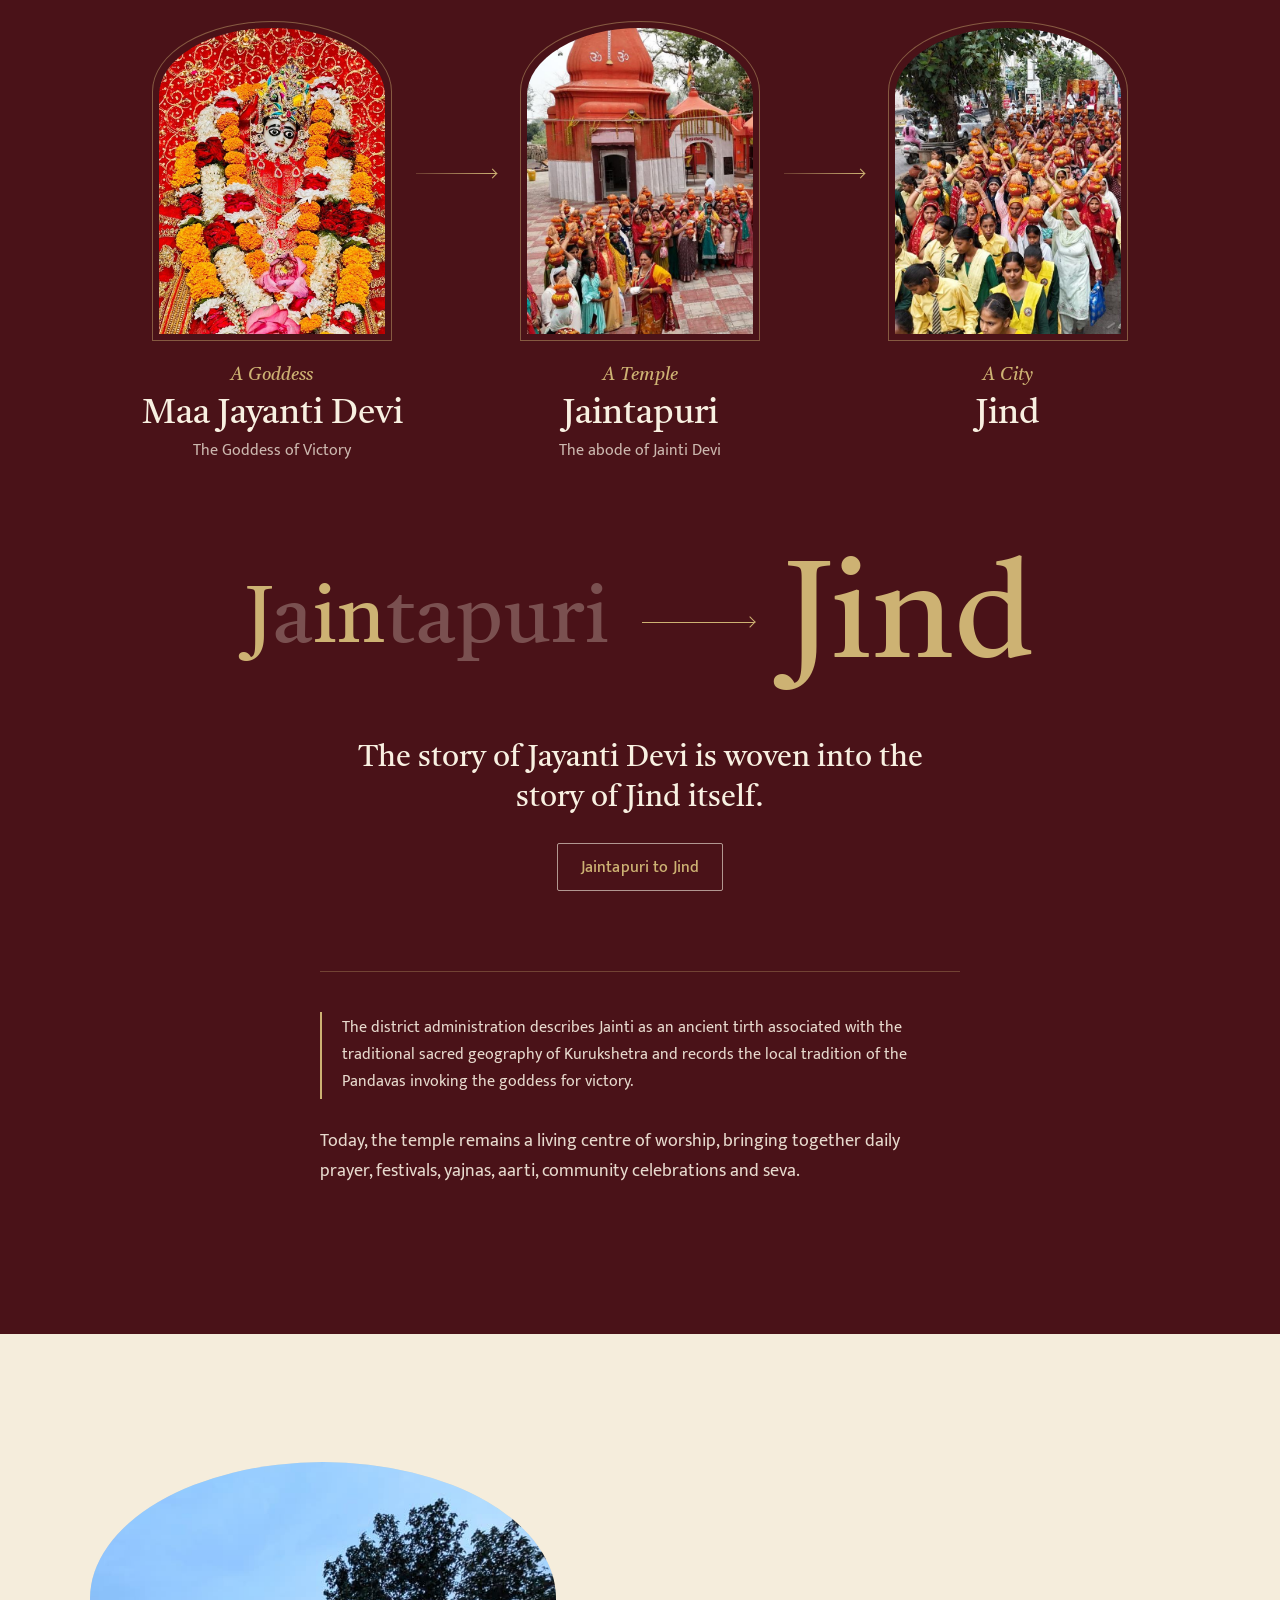
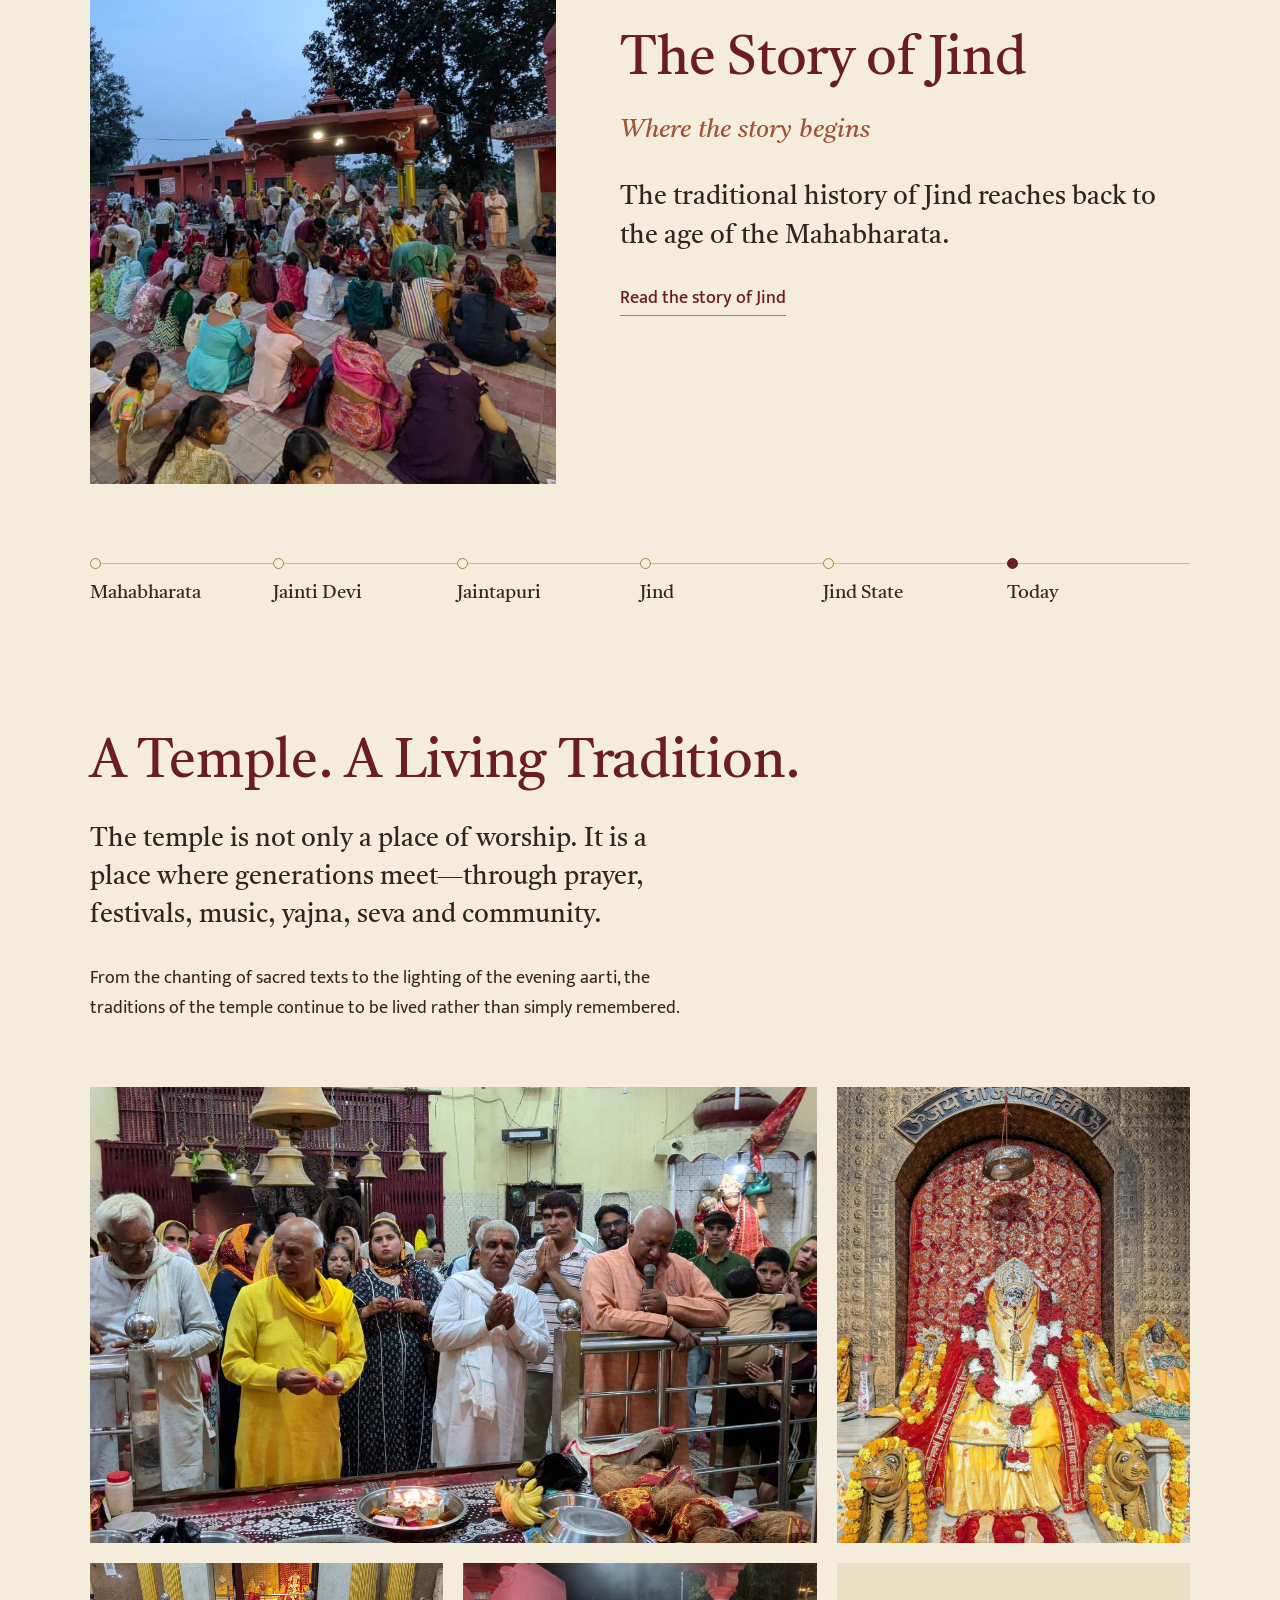
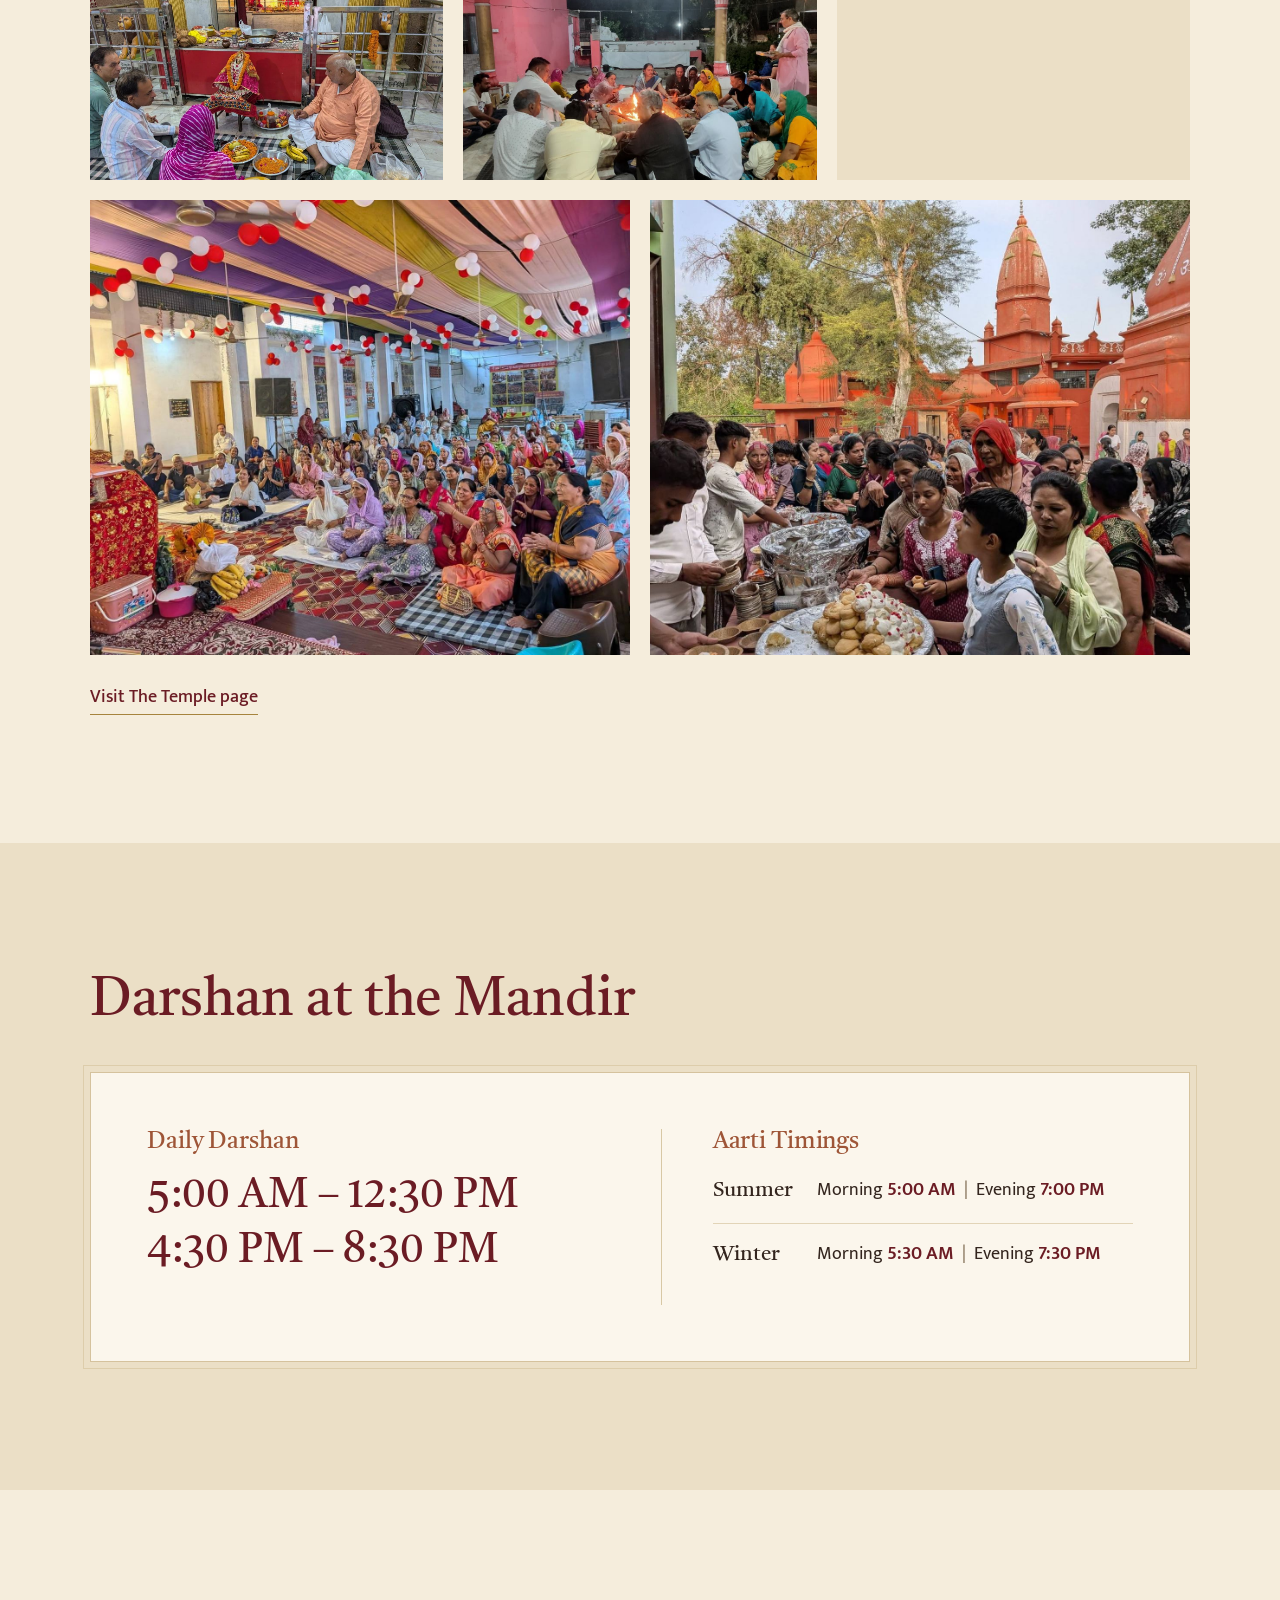
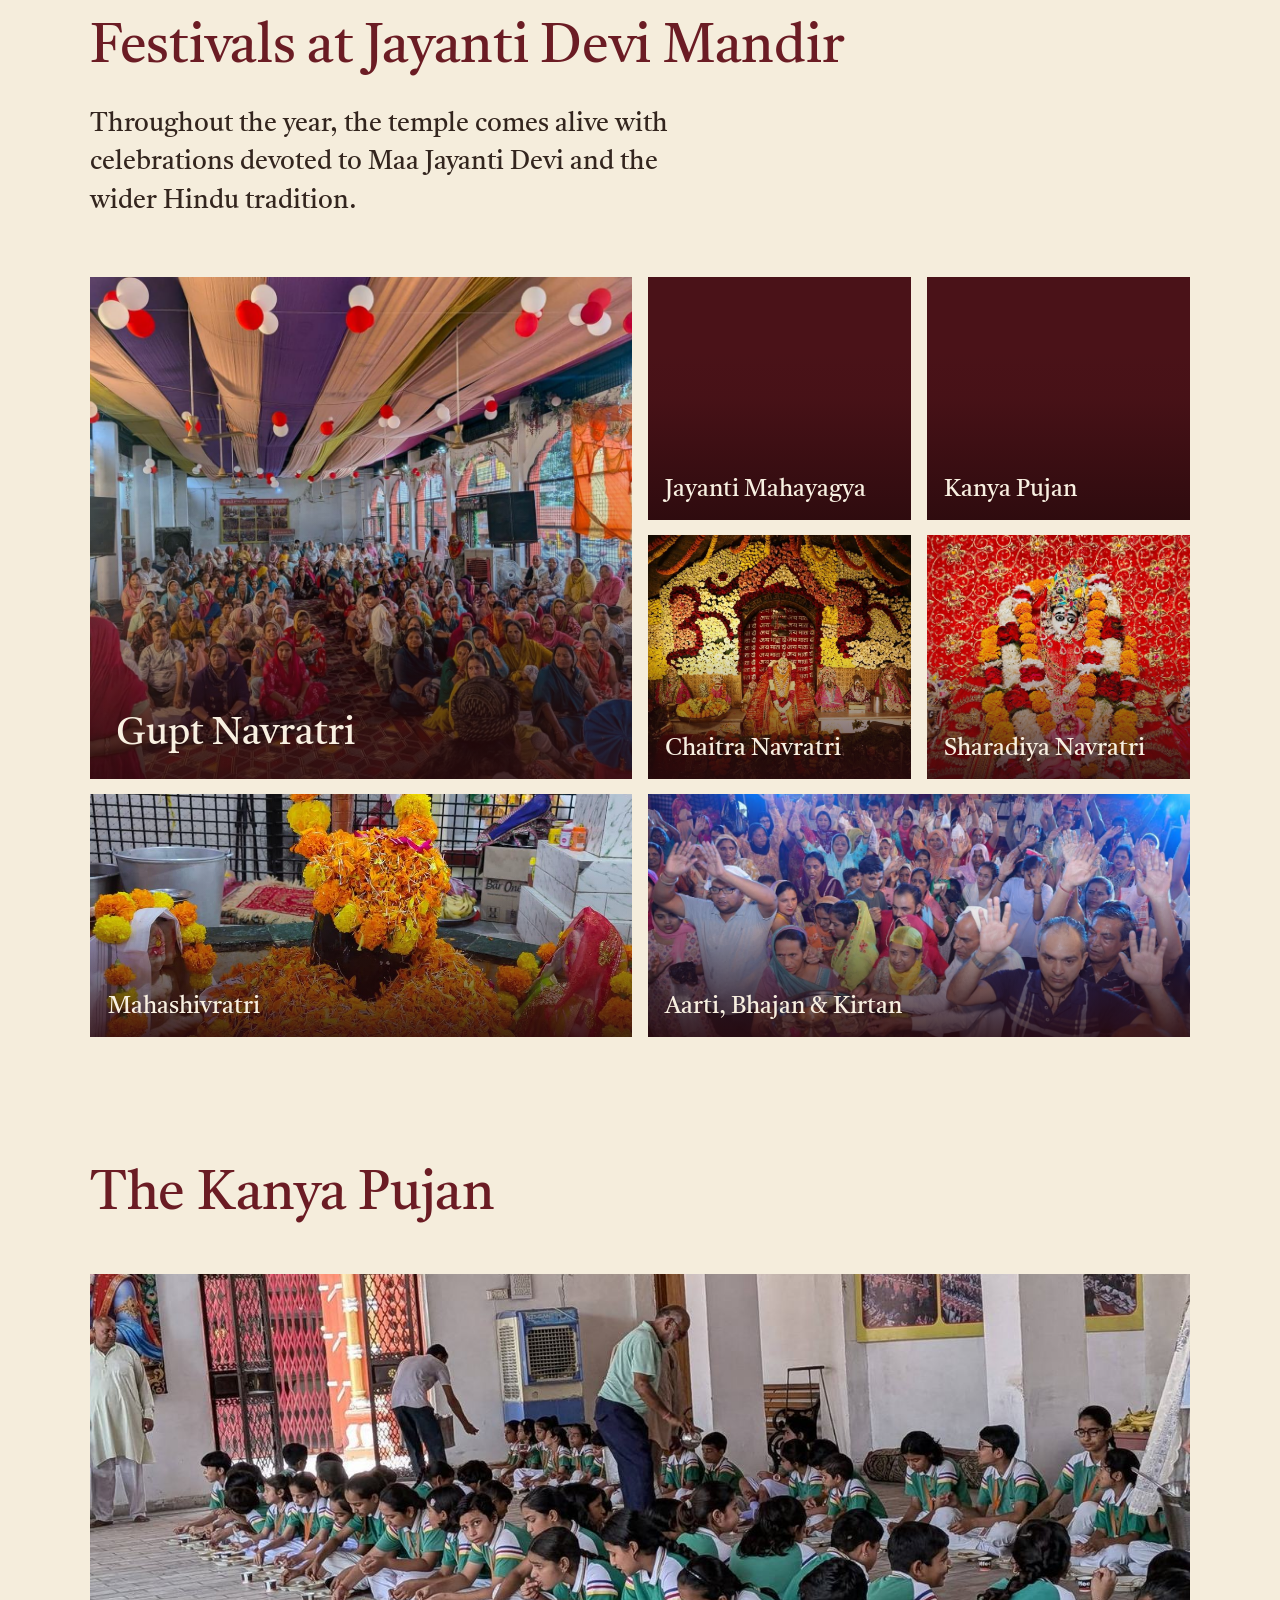
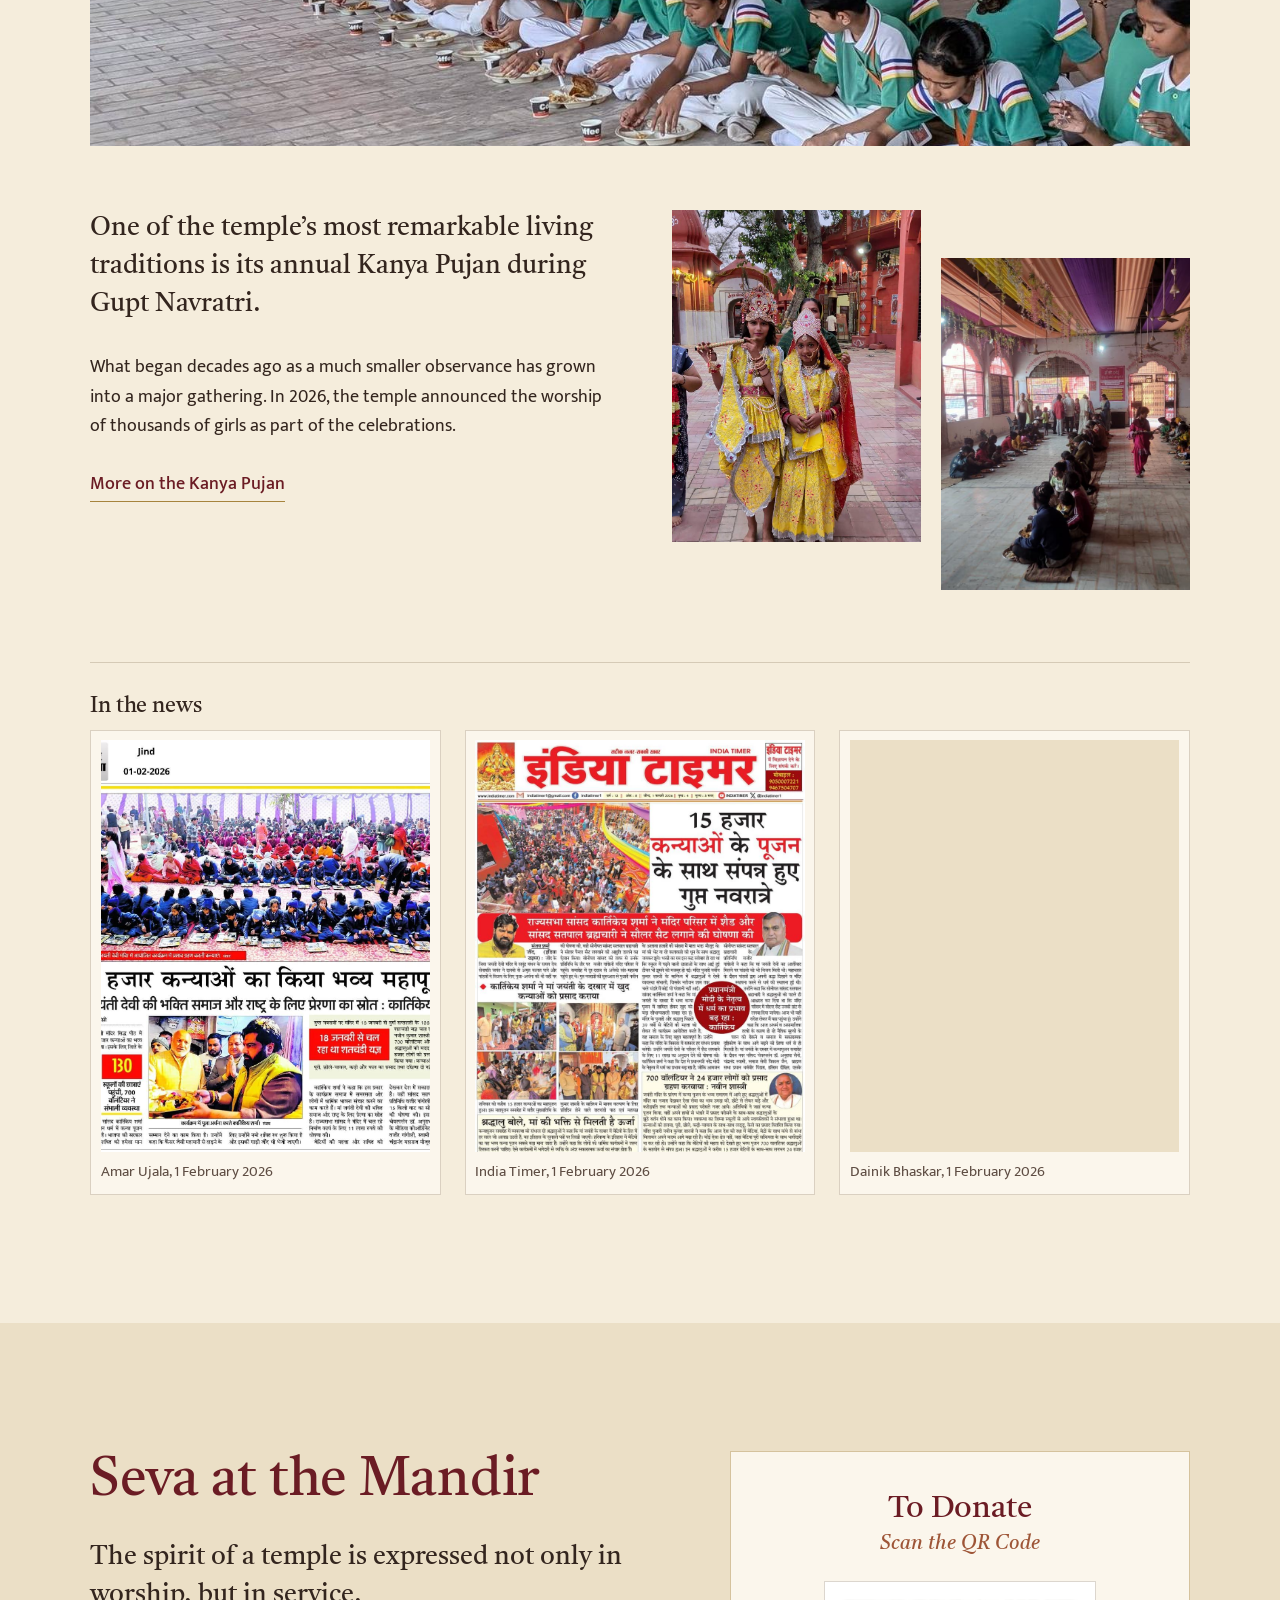
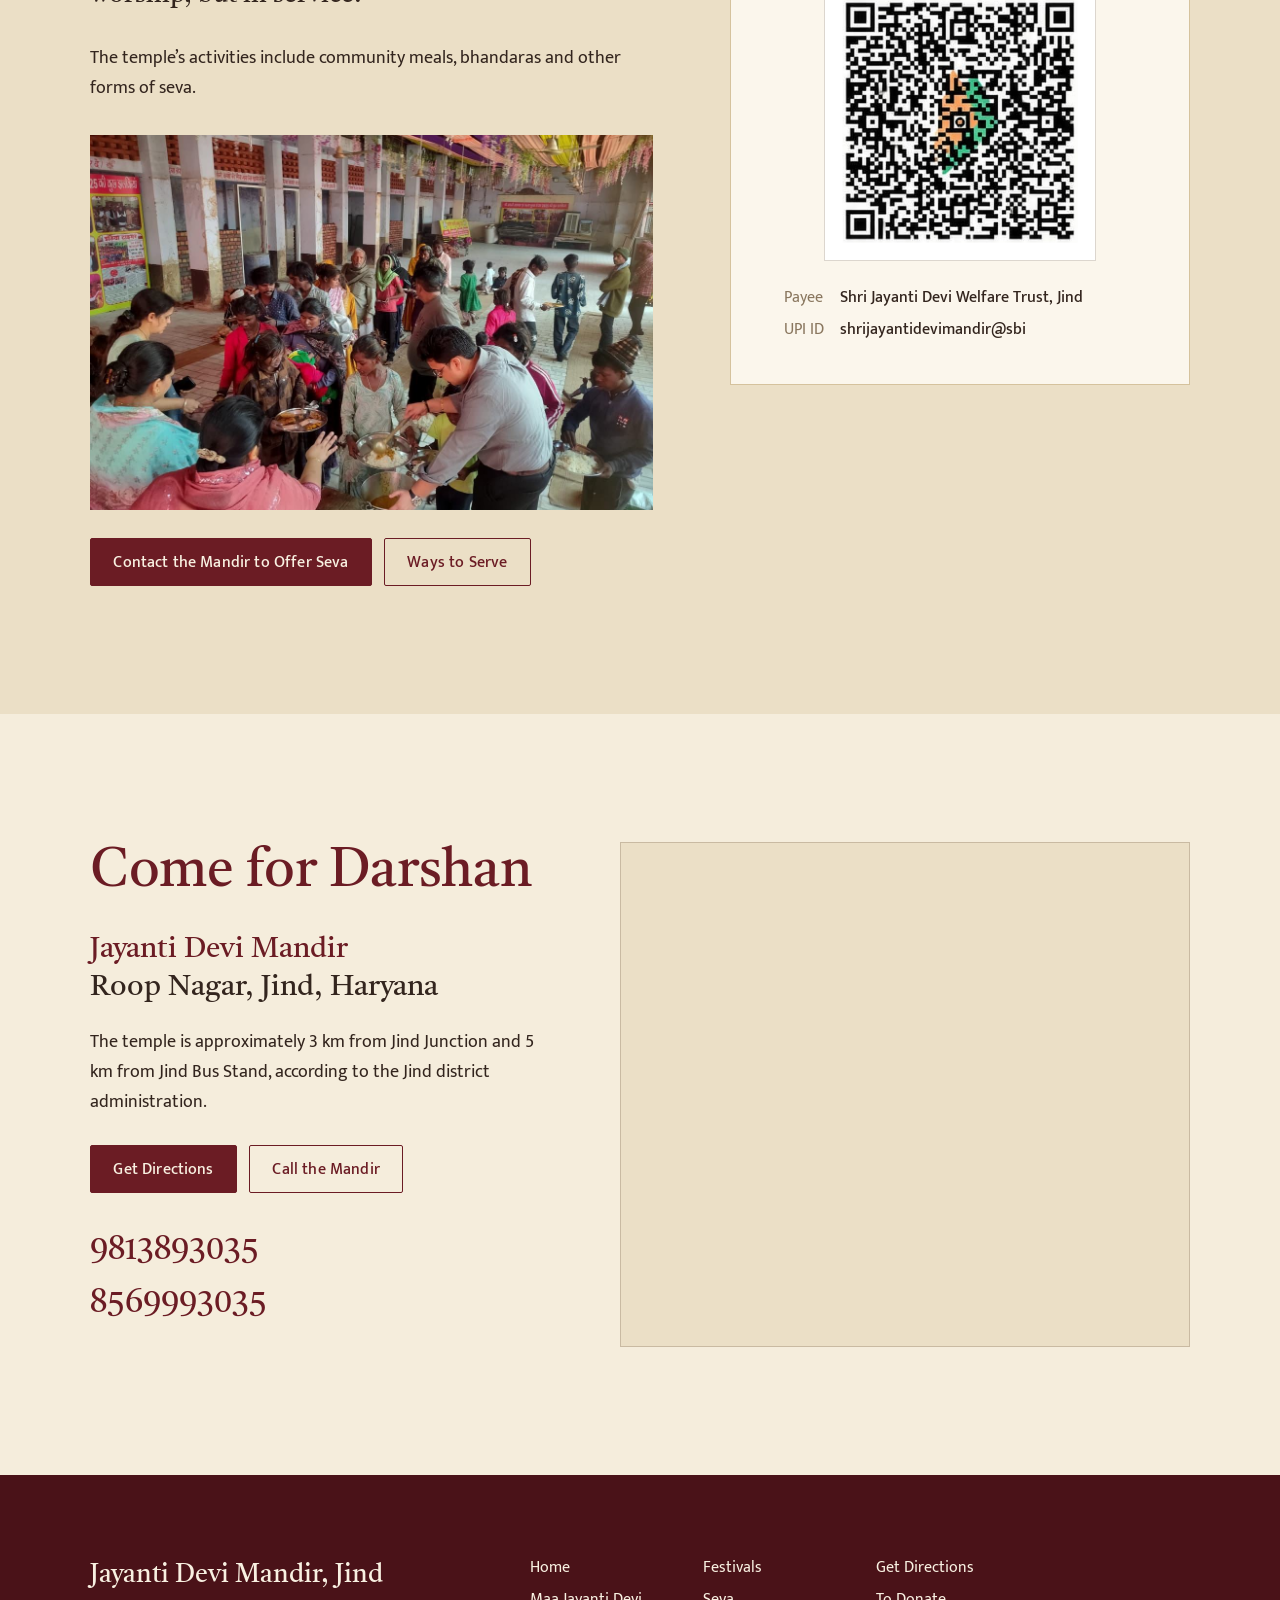
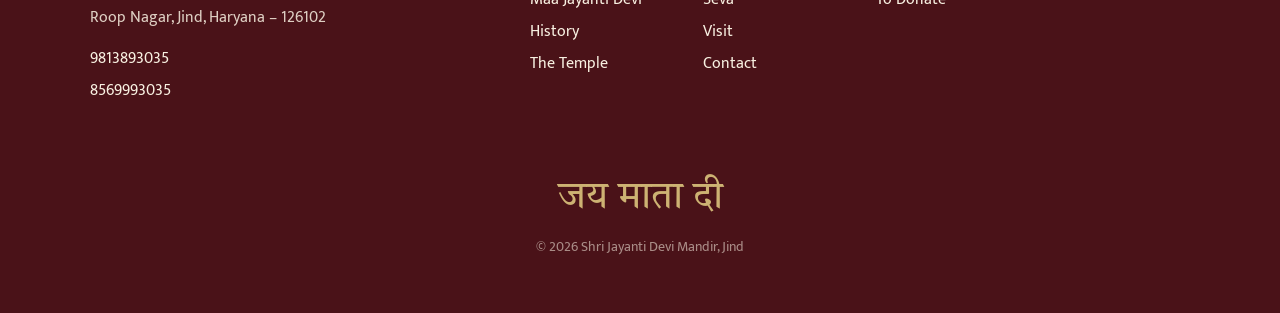
==== commit 56bc762e: "Add files via upload" ====
--- a/index.html
+++ b/index.html
@@ -8,10 +8,10 @@
 <meta name="theme-color" content="#4A1218">
 <meta property="og:title" content="Jayanti Devi Mandir, Jind — The Goddess of Victory">
 <meta property="og:description" content="The Goddess of Victory. The ancient heart of Jind. Darshan timings, festivals, seva and directions for Shri Jayanti Devi Mandir, Roop Nagar, Jind.">
-<meta property="og:image" content="assets/img/hero-devi-wide-1600.jpg">
-<link rel="icon" href="assets/favicon.svg" type="image/svg+xml">
-<link rel="preload" href="assets/fonts/tiro-devanagari-hindi-latin-400-normal.woff2" as="font" type="font/woff2" crossorigin>
-<link rel="stylesheet" href="assets/css/site.css">
+<meta property="og:image" content="hero-devi-wide.jpg">
+<link rel="icon" href="favicon.svg" type="image/svg+xml">
+<link rel="preload" href="tiro-devanagari-hindi-latin-400-normal.woff2" as="font" type="font/woff2" crossorigin>
+<link rel="stylesheet" href="site.css">
 <script>document.documentElement.classList.replace('no-js','js')</script>
 </head>
 <body>
@@ -39,8 +39,8 @@
 
 <section class="hero" aria-labelledby="hero-title">
   <picture>
-    <source media="(max-width: 760px)" srcset="assets/img/hero-devi-tall-800.jpg 800w, assets/img/hero-devi-tall-1600.jpg 1600w" sizes="100vw">
-    <img src="assets/img/hero-devi-wide-1600.jpg" srcset="assets/img/hero-devi-wide-800.jpg 800w, assets/img/hero-devi-wide-1600.jpg 1600w" sizes="100vw" width="1600" height="900" alt="Maa Jayanti Devi in the sanctum, framed with red and white flowers" fetchpriority="high" decoding="async">
+    <source media="(max-width: 760px)" srcset="hero-devi-tall.jpg">
+    <img src="hero-devi-wide.jpg" width="1400" height="788" alt="Maa Jayanti Devi in the sanctum, framed with red and white flowers" fetchpriority="high" decoding="async">
   </picture>
   <div class="wrap">
     <h1 id="hero-title">Jayanti Devi Mandir, Jind</h1>
@@ -64,21 +64,21 @@
 
     <ol class="stages">
       <li class="stage">
-        <figure class="ph arch reveal"><img src="assets/img/devi-close-1600.jpg" srcset="assets/img/devi-close-800.jpg 800w, assets/img/devi-close-1600.jpg 1600w" sizes="15rem" width="1600" height="1200" alt="Maa Jayanti Devi" loading="lazy" decoding="async"></figure>
+        <figure class="ph arch reveal"><img src="devi-close.jpg" width="1400" height="1050" alt="Maa Jayanti Devi" loading="lazy" decoding="async"></figure>
         <span class="kicker">A Goddess</span>
         <span class="name">Maa Jayanti Devi</span>
         <span class="gloss">The Goddess of Victory</span>
       </li>
       <li class="stage-link" aria-hidden="true"></li>
       <li class="stage">
-        <figure class="ph arch reveal"><img src="assets/img/kalash-temple-1600.jpg" srcset="assets/img/kalash-temple-800.jpg 800w, assets/img/kalash-temple-1600.jpg 1600w" sizes="15rem" width="1600" height="900" alt="The temple shikhara with devotees carrying kalash" loading="lazy" decoding="async" style="object-position:16% 50%"></figure>
+        <figure class="ph arch reveal"><img src="kalash-temple.jpg" width="1400" height="788" alt="The temple shikhara with devotees carrying kalash" loading="lazy" decoding="async" style="object-position:16% 50%"></figure>
         <span class="kicker">A Temple</span>
         <span class="name">Jaintapuri</span>
         <span class="gloss">The abode of Jainti Devi</span>
       </li>
       <li class="stage-link" aria-hidden="true"></li>
       <li class="stage">
-        <figure class="ph arch reveal"><img src="assets/img/kalash-street-1600.jpg" srcset="assets/img/kalash-street-800.jpg 800w, assets/img/kalash-street-1600.jpg 1600w" sizes="15rem" width="1600" height="900" alt="A procession of devotees through the streets of Jind" loading="lazy" decoding="async" style="object-position:38% 50%"></figure>
+        <figure class="ph arch reveal"><img src="kalash-street.jpg" width="1400" height="788" alt="A procession of devotees through the streets of Jind" loading="lazy" decoding="async" style="object-position:38% 50%"></figure>
         <span class="kicker">A City</span>
         <span class="name">Jind</span>
       </li>
@@ -101,7 +101,7 @@
 <section class="section" id="history" aria-labelledby="history-title">
   <div class="wrap">
     <div class="split img-left">
-      <figure class="ph arch arch-tall reveal"><img src="assets/img/courtyard-dusk-1600.jpg" srcset="assets/img/courtyard-dusk-800.jpg 800w, assets/img/courtyard-dusk-1600.jpg 1600w" sizes="(min-width: 900px) 40vw, 100vw" width="1280" height="960" alt="The temple courtyard and shikharas at dusk" loading="lazy" decoding="async" style="object-position:72% 50%"></figure>
+      <figure class="ph arch arch-tall reveal"><img src="courtyard-dusk.jpg" width="1280" height="960" alt="The temple courtyard and shikharas at dusk" loading="lazy" decoding="async" style="object-position:72% 50%"></figure>
       <div>
         <h2 id="history-title">The Story of Jind</h2>
         <p class="sub">Where the story begins</p>
@@ -127,13 +127,13 @@
     <p class="lede">The temple is not only a place of worship. It is a place where generations meet—through prayer, festivals, music, yajna, seva and community.</p>
     <p>From the chanting of sacred texts to the lighting of the evening aarti, the traditions of the temple continue to be lived rather than simply remembered.</p>
     <div class="mosaic">
-      <figure class="ph reveal "><img src="assets/img/aarti-sanctum-1600.jpg" srcset="assets/img/aarti-sanctum-800.jpg 800w, assets/img/aarti-sanctum-1600.jpg 1600w" sizes="(min-width: 760px) 66vw, 100vw" width="1600" height="900" alt="Devotees offering aarti at the sanctum doors" loading="lazy" decoding="async"></figure>
-      <figure class="ph reveal "><img src="assets/img/sanctum-1600.jpg" srcset="assets/img/sanctum-800.jpg 800w, assets/img/sanctum-1600.jpg 1600w" sizes="(min-width: 760px) 33vw, 50vw" width="1200" height="1600" alt="Maa Jayanti Devi in the sanctum, flanked by lions" loading="lazy" decoding="async"></figure>
-      <figure class="ph reveal "><img src="assets/img/puja-1600.jpg" srcset="assets/img/puja-800.jpg 800w, assets/img/puja-1600.jpg 1600w" sizes="(min-width: 760px) 33vw, 50vw" width="1600" height="1200" alt="A priest guiding devotees through puja" loading="lazy" decoding="async"></figure>
-      <figure class="ph reveal "><img src="assets/img/havan-evening-1600.jpg" srcset="assets/img/havan-evening-800.jpg 800w, assets/img/havan-evening-1600.jpg 1600w" sizes="(min-width: 760px) 33vw, 50vw" width="1156" height="867" alt="An evening havan in the courtyard" loading="lazy" decoding="async"></figure>
-      <figure class="ph reveal "><img src="assets/img/diyas-1600.jpg" srcset="assets/img/diyas-800.jpg 800w, assets/img/diyas-1600.jpg 1600w" sizes="(min-width: 760px) 33vw, 50vw" width="1152" height="864" alt="Lamps lit on the temple floor" loading="lazy" decoding="async"></figure>
-      <figure class="ph reveal "><img src="assets/img/hall-devotees-1600.jpg" srcset="assets/img/hall-devotees-800.jpg 800w, assets/img/hall-devotees-1600.jpg 1600w" sizes="(min-width: 760px) 50vw, 100vw" width="1600" height="1200" alt="Women devotees gathered in the decorated hall" loading="lazy" decoding="async"></figure>
-      <figure class="ph reveal "><img src="assets/img/temple-prasad-1600.jpg" srcset="assets/img/temple-prasad-800.jpg 800w, assets/img/temple-prasad-1600.jpg 1600w" sizes="(min-width: 760px) 50vw, 100vw" width="1600" height="1200" alt="Devotees receiving prasad beside the temple shikhara" loading="lazy" decoding="async"></figure>
+      <figure class="ph reveal "><img src="aarti-sanctum.jpg" width="1400" height="788" alt="Devotees offering aarti at the sanctum doors" loading="lazy" decoding="async"></figure>
+      <figure class="ph reveal "><img src="sanctum.jpg" width="1050" height="1400" alt="Maa Jayanti Devi in the sanctum, flanked by lions" loading="lazy" decoding="async"></figure>
+      <figure class="ph reveal "><img src="puja.jpg" width="1400" height="1050" alt="A priest guiding devotees through puja" loading="lazy" decoding="async"></figure>
+      <figure class="ph reveal "><img src="havan-evening.jpg" width="1156" height="867" alt="An evening havan in the courtyard" loading="lazy" decoding="async"></figure>
+      <figure class="ph reveal "><img src="diyas.jpg" width="1152" height="864" alt="Lamps lit on the temple floor" loading="lazy" decoding="async"></figure>
+      <figure class="ph reveal "><img src="hall-devotees.jpg" width="1400" height="1050" alt="Women devotees gathered in the decorated hall" loading="lazy" decoding="async"></figure>
+      <figure class="ph reveal "><img src="temple-prasad.jpg" width="1400" height="1050" alt="Devotees receiving prasad beside the temple shikhara" loading="lazy" decoding="async"></figure>
     </div>
     <div class="actions"><a class="textlink" href="temple.html">Visit The Temple page</a></div>
   </div>
@@ -167,13 +167,13 @@
     <h2 id="fest-title">Festivals at Jayanti Devi Mandir</h2>
     <p class="lede">Throughout the year, the temple comes alive with celebrations devoted to Maa Jayanti Devi and the wider Hindu tradition.</p>
     <div class="fest-grid">
-<a href="festivals.html#gupt-navratri" class="reveal"><img src="assets/img/paath-hall-1600.jpg" srcset="assets/img/paath-hall-800.jpg 800w, assets/img/paath-hall-1600.jpg 1600w" sizes="(min-width: 760px) 50vw, 100vw" width="1600" height="1200" alt="Devotees seated in the decorated hall of the mandir" loading="lazy" decoding="async"><span class="label">Gupt Navratri</span></a>
-<a href="festivals.html#gupt-navratri" class="reveal"><img src="assets/img/havan-1600.jpg" srcset="assets/img/havan-800.jpg 800w, assets/img/havan-1600.jpg 1600w" sizes="(min-width: 760px) 25vw, 50vw" width="1600" height="1200" alt="Priests and devotees at the havan kund" loading="lazy" decoding="async"><span class="label">Jayanti Mahayagya</span></a>
-<a href="festivals.html#kanya-pujan" class="reveal"><img src="assets/img/courtyard-rows-1600.jpg" srcset="assets/img/courtyard-rows-800.jpg 800w, assets/img/courtyard-rows-1600.jpg 1600w" sizes="(min-width: 760px) 25vw, 50vw" width="1600" height="1200" alt="Girls and devotees seated in rows in the courtyard" loading="lazy" decoding="async"><span class="label">Kanya Pujan</span></a>
-<a href="festivals.html#chaitra-navratri" class="reveal"><img src="assets/img/flower-shringar-1600.jpg" srcset="assets/img/flower-shringar-800.jpg 800w, assets/img/flower-shringar-1600.jpg 1600w" sizes="(min-width: 760px) 25vw, 50vw" width="1280" height="853" alt="The sanctum decorated with flowers" loading="lazy" decoding="async"><span class="label">Chaitra Navratri</span></a>
-<a href="festivals.html#sharadiya-navratri" class="reveal"><img src="assets/img/devi-close-1600.jpg" srcset="assets/img/devi-close-800.jpg 800w, assets/img/devi-close-1600.jpg 1600w" sizes="(min-width: 760px) 25vw, 50vw" width="1600" height="1200" alt="Maa Jayanti Devi adorned with garlands" loading="lazy" decoding="async"><span class="label">Sharadiya Navratri</span></a>
-<a href="festivals.html#mahashivratri" class="reveal"><img src="assets/img/shivling-1600.jpg" srcset="assets/img/shivling-800.jpg 800w, assets/img/shivling-1600.jpg 1600w" sizes="(min-width: 760px) 25vw, 50vw" width="1200" height="1600" alt="Shivling covered in marigolds" loading="lazy" decoding="async"><span class="label">Mahashivratri</span></a>
-<a href="festivals.html#aarti" class="reveal"><img src="assets/img/aarti-crowd-1600.jpg" srcset="assets/img/aarti-crowd-800.jpg 800w, assets/img/aarti-crowd-1600.jpg 1600w" sizes="(min-width: 760px) 25vw, 50vw" width="1280" height="853" alt="Devotees with raised hands during aarti" loading="lazy" decoding="async"><span class="label">Aarti, Bhajan &amp; Kirtan</span></a>
+<a href="festivals.html#gupt-navratri" class="reveal"><img src="paath-hall.jpg" width="1400" height="1050" alt="Devotees seated in the decorated hall of the mandir" loading="lazy" decoding="async"><span class="label">Gupt Navratri</span></a>
+<a href="festivals.html#gupt-navratri" class="reveal"><img src="havan.jpg" width="1400" height="1050" alt="Priests and devotees at the havan kund" loading="lazy" decoding="async"><span class="label">Jayanti Mahayagya</span></a>
+<a href="festivals.html#kanya-pujan" class="reveal"><img src="courtyard-rows.jpg" width="1400" height="1050" alt="Girls and devotees seated in rows in the courtyard" loading="lazy" decoding="async"><span class="label">Kanya Pujan</span></a>
+<a href="festivals.html#chaitra-navratri" class="reveal"><img src="flower-shringar.jpg" width="1280" height="853" alt="The sanctum decorated with flowers" loading="lazy" decoding="async"><span class="label">Chaitra Navratri</span></a>
+<a href="festivals.html#sharadiya-navratri" class="reveal"><img src="devi-close.jpg" width="1400" height="1050" alt="Maa Jayanti Devi adorned with garlands" loading="lazy" decoding="async"><span class="label">Sharadiya Navratri</span></a>
+<a href="festivals.html#mahashivratri" class="reveal"><img src="shivling.jpg" width="1050" height="1400" alt="Shivling covered in marigolds" loading="lazy" decoding="async"><span class="label">Mahashivratri</span></a>
+<a href="festivals.html#aarti" class="reveal"><img src="aarti-crowd.jpg" width="1280" height="853" alt="Devotees with raised hands during aarti" loading="lazy" decoding="async"><span class="label">Aarti, Bhajan &amp; Kirtan</span></a>
     </div>
   </div>
 </section>
@@ -181,7 +181,7 @@
 <section class="section" id="kanya-pujan" aria-labelledby="kanya-title">
   <div class="wrap">
     <h2 id="kanya-title">The Kanya Pujan</h2>
-    <figure class="ph kanya-lead reveal"><img src="assets/img/kanya-hall-1600.jpg" srcset="assets/img/kanya-hall-800.jpg 800w, assets/img/kanya-hall-1600.jpg 1600w" sizes="100vw" width="1600" height="1200" alt="Girls seated in long rows for the Kanya Pujan inside the mandir hall" loading="lazy" decoding="async" style="object-position:50% 60%"></figure>
+    <figure class="ph kanya-lead reveal"><img src="kanya-hall.jpg" width="1400" height="1050" alt="Girls seated in long rows for the Kanya Pujan inside the mandir hall" loading="lazy" decoding="async" style="object-position:50% 60%"></figure>
     <div class="kanya-body">
       <div>
         <p class="lede">One of the temple’s most remarkable living traditions is its annual Kanya Pujan during Gupt Navratri.</p>
@@ -189,16 +189,16 @@
         <div class="actions"><a class="textlink" href="festivals.html#kanya-pujan">More on the Kanya Pujan</a></div>
       </div>
       <div class="pair">
-        <figure class="ph reveal "><img src="assets/img/kanya-portrait-1600.jpg" srcset="assets/img/kanya-portrait-800.jpg 800w, assets/img/kanya-portrait-1600.jpg 1600w" sizes="(min-width: 900px) 25vw, 50vw" width="900" height="1600" alt="Two young girls in festive costume" loading="lazy" decoding="async"></figure>
-        <figure class="ph reveal "><img src="assets/img/kanya-rows-1600.jpg" srcset="assets/img/kanya-rows-800.jpg 800w, assets/img/kanya-rows-1600.jpg 1600w" sizes="(min-width: 900px) 25vw, 50vw" width="1156" height="867" alt="Girls seated in rows in the mandir hall" loading="lazy" decoding="async" style="object-position:45% 50%"></figure>
+        <figure class="ph reveal "><img src="kanya-portrait.jpg" width="788" height="1400" alt="Two young girls in festive costume" loading="lazy" decoding="async"></figure>
+        <figure class="ph reveal "><img src="kanya-rows.jpg" width="1156" height="867" alt="Girls seated in rows in the mandir hall" loading="lazy" decoding="async" style="object-position:45% 50%"></figure>
       </div>
     </div>
     <div class="news">
       <h3>In the news</h3>
       <div class="news-row">
-        <a href="assets/img/news-2-1600.jpg" target="_blank" rel="noopener"><figure class="ph reveal"><img src="assets/img/news-2-1600.jpg" srcset="assets/img/news-2-800.jpg 800w, assets/img/news-2-1600.jpg 1600w" sizes="(min-width: 760px) 25vw, 70vw" width="1180" height="1215" alt="Amar Ujala news clipping on the Kanya Pujan" loading="lazy" decoding="async"></figure><span>Amar Ujala, 1 February 2026</span></a>
-        <a href="assets/img/news-1-1600.jpg" target="_blank" rel="noopener"><figure class="ph reveal"><img src="assets/img/news-1-1600.jpg" srcset="assets/img/news-1-800.jpg 800w, assets/img/news-1-1600.jpg 1600w" sizes="(min-width: 760px) 25vw, 70vw" width="1020" height="1600" alt="India Timer news clipping on the Kanya Pujan" loading="lazy" decoding="async"></figure><span>India Timer, 1 February 2026</span></a>
-        <a href="assets/img/news-3-1600.jpg" target="_blank" rel="noopener"><figure class="ph reveal"><img src="assets/img/news-3-1600.jpg" srcset="assets/img/news-3-800.jpg 800w, assets/img/news-3-1600.jpg 1600w" sizes="(min-width: 760px) 25vw, 70vw" width="753" height="994" alt="Dainik Bhaskar news clipping on the Kanya Pujan" loading="lazy" decoding="async"></figure><span>Dainik Bhaskar, 1 February 2026</span></a>
+        <a href="news-2.jpg" target="_blank" rel="noopener"><figure class="ph reveal"><img src="news-2.jpg" width="1180" height="1215" alt="Amar Ujala news clipping on the Kanya Pujan" loading="lazy" decoding="async"></figure><span>Amar Ujala, 1 February 2026</span></a>
+        <a href="news-1.jpg" target="_blank" rel="noopener"><figure class="ph reveal"><img src="news-1.jpg" width="892" height="1400" alt="India Timer news clipping on the Kanya Pujan" loading="lazy" decoding="async"></figure><span>India Timer, 1 February 2026</span></a>
+        <a href="news-3.jpg" target="_blank" rel="noopener"><figure class="ph reveal"><img src="news-3.jpg" width="753" height="994" alt="Dainik Bhaskar news clipping on the Kanya Pujan" loading="lazy" decoding="async"></figure><span>Dainik Bhaskar, 1 February 2026</span></a>
       </div>
     </div>
   </div>
@@ -210,7 +210,7 @@
       <h2 id="seva-title">Seva at the Mandir</h2>
       <p class="lede">The spirit of a temple is expressed not only in worship, but in service.</p>
       <p>The temple’s activities include community meals, bhandaras and other forms of seva.</p>
-      <figure class="ph reveal" style="aspect-ratio:3/2;margin-top:2rem"><img src="assets/img/bhandara-serving-1600.jpg" srcset="assets/img/bhandara-serving-800.jpg 800w, assets/img/bhandara-serving-1600.jpg 1600w" sizes="(min-width: 900px) 50vw, 100vw" width="1156" height="867" alt="Volunteers serving a meal to devotees" loading="lazy" decoding="async"></figure>
+      <figure class="ph reveal" style="aspect-ratio:3/2;margin-top:2rem"><img src="bhandara-serving.jpg" width="1156" height="867" alt="Volunteers serving a meal to devotees" loading="lazy" decoding="async"></figure>
       <div class="actions">
         <a class="btn" href="contact.html">Contact the Mandir to Offer Seva</a>
         <a class="btn btn-quiet" href="seva.html">Ways to Serve</a>
@@ -219,7 +219,7 @@
     <div class="donate" id="donate">
         <h3>To Donate</h3>
         <p class="scan">Scan the QR Code</p>
-        <img class="qr" src="assets/img/donate-qr.png" width="644" height="664" alt="UPI QR code for donations to Shri Jayanti Devi Welfare Trust, Jind" loading="lazy">
+        <img class="qr" src="donate-qr.png" width="644" height="664" alt="UPI QR code for donations to Shri Jayanti Devi Welfare Trust, Jind" loading="lazy">
         <dl>
           <dt>Payee</dt><dd>Shri Jayanti Devi Welfare Trust, Jind</dd>
           <dt>UPI ID</dt><dd>shrijayantidevimandir@sbi</dd>
@@ -295,6 +295,6 @@
   <a href="tel:+919813893035"><svg viewBox="0 0 24 24" fill="none" stroke-width="1.5" aria-hidden="true"><path d="M5 4h4l2 5-2.5 1.5a11 11 0 0 0 5 5L15 13l5 2v4a2 2 0 0 1-2 2A16 16 0 0 1 3 6a2 2 0 0 1 2-2"/></svg>Call</a>
   <a href="https://www.google.com/maps/dir/?api=1&amp;destination=Jayanti+Devi+Mandir%2C+Roop+Nagar%2C+Jind%2C+Haryana" target="_blank" rel="noopener"><svg viewBox="0 0 24 24" fill="none" stroke-width="1.5" aria-hidden="true"><path d="M12 21s-7-6.2-7-11.5a7 7 0 0 1 14 0C19 14.8 12 21 12 21z"/><circle cx="12" cy="9.5" r="2.5"/></svg>Directions</a>
 </nav>
-<script src="assets/js/site.js" defer></script>
+<script src="site.js" defer></script>
 </body>
 </html>
--- a/site.css
+++ b/site.css
@@ -0,0 +1,441 @@
+/* Fonts are self-hosted (SIL Open Font License) so the site works without Google Fonts. */
+@font-face { font-family: "Tiro Devanagari Hindi"; font-style: normal; font-weight: 400; font-display: swap; src: url(tiro-devanagari-hindi-latin-400-normal.woff2) format("woff2"); unicode-range: U+0000-00FF, U+0131, U+0152-0153, U+02BB-02BC, U+02C6, U+02DA, U+02DC, U+0304, U+0308, U+0329, U+2000-206F, U+20AC, U+2122, U+2191, U+2193, U+2212, U+2215, U+FEFF, U+FFFD; }
+@font-face { font-family: "Tiro Devanagari Hindi"; font-style: normal; font-weight: 400; font-display: swap; src: url(tiro-devanagari-hindi-devanagari-400-normal.woff2) format("woff2"); unicode-range: U+0900-097F, U+1CD0-1CF9, U+200C-200D, U+20A8, U+20B9, U+20F0, U+25CC, U+A830-A839, U+A8E0-A8FF, U+11B00-11B09; }
+@font-face { font-family: "Tiro Devanagari Hindi"; font-style: italic; font-weight: 400; font-display: swap; src: url(tiro-devanagari-hindi-latin-400-italic.woff2) format("woff2"); unicode-range: U+0000-00FF, U+0131, U+0152-0153, U+02BB-02BC, U+02C6, U+02DA, U+02DC, U+0304, U+0308, U+0329, U+2000-206F, U+20AC, U+2122, U+2191, U+2193, U+2212, U+2215, U+FEFF, U+FFFD; }
+@font-face { font-family: "Tiro Devanagari Hindi"; font-style: italic; font-weight: 400; font-display: swap; src: url(tiro-devanagari-hindi-devanagari-400-italic.woff2) format("woff2"); unicode-range: U+0900-097F, U+1CD0-1CF9, U+200C-200D, U+20A8, U+20B9, U+20F0, U+25CC, U+A830-A839, U+A8E0-A8FF, U+11B00-11B09; }
+@font-face { font-family: "Mukta"; font-style: normal; font-weight: 400; font-display: swap; src: url(mukta-latin-400-normal.woff2) format("woff2"); unicode-range: U+0000-00FF, U+0131, U+0152-0153, U+02BB-02BC, U+02C6, U+02DA, U+02DC, U+0304, U+0308, U+0329, U+2000-206F, U+20AC, U+2122, U+2191, U+2193, U+2212, U+2215, U+FEFF, U+FFFD; }
+@font-face { font-family: "Mukta"; font-style: normal; font-weight: 500; font-display: swap; src: url(mukta-latin-500-normal.woff2) format("woff2"); unicode-range: U+0000-00FF, U+0131, U+0152-0153, U+02BB-02BC, U+02C6, U+02DA, U+02DC, U+0304, U+0308, U+0329, U+2000-206F, U+20AC, U+2122, U+2191, U+2193, U+2212, U+2215, U+FEFF, U+FFFD; }
+@font-face { font-family: "Mukta"; font-style: normal; font-weight: 600; font-display: swap; src: url(mukta-latin-600-normal.woff2) format("woff2"); unicode-range: U+0000-00FF, U+0131, U+0152-0153, U+02BB-02BC, U+02C6, U+02DA, U+02DC, U+0304, U+0308, U+0329, U+2000-206F, U+20AC, U+2122, U+2191, U+2193, U+2212, U+2215, U+FEFF, U+FFFD; }
+
+/* Shri Jayanti Devi Mandir, Jind — site styles
+   Palette: aged parchment, temple maroon, muted terracotta, warm stone, antique gold. */
+
+:root {
+  --parchment: #F5EDDC;
+  --parchment-deep: #EBDFC6;
+  --paper: #FBF6EC;
+  --stone: #CDBC9E;
+  --stone-dark: #8A775F;
+  --maroon: #6B1C24;
+  --maroon-deep: #4A1218;
+  --terracotta: #9E5537;
+  --gold: #A6843D;
+  --gold-soft: #CDB273;
+  --ink: #33251E;
+  --ink-soft: #5F4E44;
+  --ivory: #F8F0E1;
+
+  --serif: "Tiro Devanagari Hindi", "Iowan Old Style", Georgia, serif;
+  --sans: "Mukta", "Segoe UI", system-ui, sans-serif;
+
+  --wrap: 1180px;
+  --text: 38rem;
+  --gutter: clamp(1rem, 4vw, 2.5rem);
+  --space: clamp(4.5rem, 10vw, 8.5rem);
+  --header-h: 4.25rem;
+}
+
+@view-transition { navigation: auto; }
+
+*, *::before, *::after { box-sizing: border-box; }
+html { -webkit-text-size-adjust: 100%; scroll-behavior: smooth; scroll-padding-top: calc(var(--header-h) + 1rem); }
+@media (prefers-reduced-motion: reduce) { html { scroll-behavior: auto; } }
+
+body {
+  margin: 0;
+  background: var(--parchment);
+  color: var(--ink);
+  font-family: var(--sans);
+  font-size: 1.125rem;
+  line-height: 1.65;
+  font-weight: 400;
+  text-rendering: optimizeLegibility;
+}
+img { display: block; max-width: 100%; height: auto; }
+a { color: var(--maroon); text-decoration-thickness: 1px; text-underline-offset: .2em; }
+a:hover { color: var(--terracotta); }
+:focus-visible { outline: 2px solid var(--gold); outline-offset: 3px; border-radius: 2px; }
+
+h1, h2, h3, h4 { font-family: var(--serif); font-weight: 400; line-height: 1.12; margin: 0 0 .5em; color: var(--maroon); letter-spacing: -.005em; }
+h2 { font-size: clamp(2.1rem, 4.6vw, 3.4rem); }
+h3 { font-size: clamp(1.5rem, 2.6vw, 1.95rem); }
+p { margin: 0 0 1.1em; max-width: var(--text); }
+.serif { font-family: var(--serif); }
+.sub { font-family: var(--serif); font-style: italic; color: var(--terracotta); font-size: clamp(1.25rem, 2.2vw, 1.55rem); margin-top: -.3em; }
+.lede { font-family: var(--serif); font-size: clamp(1.3rem, 2.3vw, 1.6rem); line-height: 1.5; color: var(--ink); }
+
+.wrap { width: 100%; max-width: var(--wrap); margin: 0 auto; padding: 0 var(--gutter); }
+.wrap-wide { width: 100%; max-width: 1440px; margin: 0 auto; padding: 0 var(--gutter); }
+.section { padding: var(--space) 0; }
+.section + .section { padding-top: 0; }
+.band { background: var(--parchment-deep); }
+.band + .section, .section + .band { padding-top: var(--space); }
+.skip { position: absolute; left: -999px; top: 0; background: var(--maroon); color: var(--ivory); padding: .6rem 1rem; z-index: 100; }
+.skip:focus { left: 1rem; top: 1rem; }
+
+/* ---------- Buttons ---------- */
+.btn {
+  display: inline-flex; align-items: center; justify-content: center; gap: .5em;
+  min-height: 3rem; padding: .7rem 1.4rem;
+  font: 500 1rem/1.2 var(--sans); letter-spacing: .01em;
+  text-decoration: none; border-radius: 2px;
+  border: 1px solid var(--maroon); background: var(--maroon); color: var(--ivory);
+  transition: background-color .25s ease, color .25s ease, border-color .25s ease;
+}
+.btn:hover { background: var(--maroon-deep); border-color: var(--maroon-deep); color: var(--ivory); }
+.btn-quiet { background: transparent; color: var(--maroon); }
+.btn-quiet:hover { background: var(--maroon); color: var(--ivory); }
+.btn-light { background: var(--ivory); color: var(--maroon-deep); border-color: var(--ivory); }
+.btn-light:hover { background: transparent; color: var(--ivory); border-color: var(--ivory); }
+.btn-ghost-light { background: transparent; color: var(--ivory); border-color: rgba(248,240,225,.6); }
+.btn-ghost-light:hover { background: var(--ivory); color: var(--maroon-deep); border-color: var(--ivory); }
+.actions { display: flex; flex-wrap: wrap; gap: .75rem; margin-top: 1.75rem; }
+.textlink { font-weight: 500; text-decoration: none; border-bottom: 1px solid var(--gold); padding-bottom: 1px; }
+.textlink:hover { border-color: var(--terracotta); }
+
+/* ---------- Header ---------- */
+.site-header {
+  position: sticky; top: 0; z-index: 50;
+  background: rgba(245,237,220,.96);
+  backdrop-filter: saturate(1.2) blur(6px);
+  border-bottom: 1px solid rgba(138,119,95,.28);
+}
+.site-header .bar { display: flex; align-items: center; justify-content: space-between; height: var(--header-h); gap: 1.5rem; }
+.brand { display: flex; align-items: baseline; gap: .55rem; text-decoration: none; color: var(--maroon); white-space: nowrap; }
+.brand-name { font-family: var(--serif); font-size: 1.35rem; line-height: 1; }
+.brand-place { font-family: var(--serif); font-style: italic; color: var(--terracotta); font-size: 1.1rem; }
+.nav ul { list-style: none; margin: 0; padding: 0; display: flex; gap: clamp(.9rem, 1.6vw, 1.6rem); }
+.nav a { color: var(--ink); text-decoration: none; font-size: .98rem; padding: .35rem 0; border-bottom: 1px solid transparent; white-space: nowrap; }
+.nav a:hover { color: var(--maroon); border-color: var(--stone); }
+.nav a[aria-current="page"] { color: var(--maroon); border-color: var(--gold); }
+.menu-toggle { display: none; }
+
+@media (max-width: 1080px) {
+  .menu-toggle {
+    display: inline-flex; align-items: center; gap: .55rem;
+    background: none; border: 1px solid var(--stone); border-radius: 2px;
+    font: 500 1rem var(--sans); color: var(--maroon); padding: .5rem .85rem; min-height: 2.75rem; cursor: pointer;
+  }
+  .menu-toggle .bars { width: 18px; height: 12px; position: relative; display: inline-block; }
+  .menu-toggle .bars::before, .menu-toggle .bars::after, .menu-toggle .bars span {
+    content: ""; position: absolute; left: 0; right: 0; height: 1.5px; background: currentColor; transition: transform .25s ease, opacity .2s ease;
+  }
+  .menu-toggle .bars::before { top: 0; } .menu-toggle .bars span { top: 5px; } .menu-toggle .bars::after { bottom: 0; }
+  .menu-open .menu-toggle .bars::before { transform: translateY(5.25px) rotate(45deg); }
+  .menu-open .menu-toggle .bars::after { transform: translateY(-5.25px) rotate(-45deg); }
+  .menu-open .menu-toggle .bars span { opacity: 0; }
+  .nav {
+    position: fixed; inset: var(--header-h) 0 0 0; background: var(--parchment);
+    padding: 1.5rem var(--gutter) 6rem; overflow-y: auto;
+    opacity: 0; visibility: hidden; transition: opacity .25s ease, visibility .25s;
+  }
+  .menu-open .nav { opacity: 1; visibility: visible; }
+  .nav ul { flex-direction: column; gap: 0; }
+  .nav li { border-bottom: 1px solid rgba(138,119,95,.25); }
+  .nav a { display: block; font-family: var(--serif); font-size: 1.6rem; padding: .85rem 0; border: 0; color: var(--maroon); }
+  .nav a[aria-current="page"] { color: var(--terracotta); }
+  .menu-open { overflow: hidden; }
+}
+
+/* ---------- Mobile quick bar ---------- */
+.quickbar { display: none; }
+@media (max-width: 760px) {
+  .quickbar {
+    display: grid; grid-template-columns: repeat(3, 1fr);
+    position: fixed; left: 0; right: 0; bottom: 0; z-index: 60;
+    background: var(--maroon-deep); border-top: 1px solid rgba(205,178,115,.35);
+    padding-bottom: env(safe-area-inset-bottom);
+  }
+  .quickbar a { display: flex; flex-direction: column; align-items: center; gap: .15rem; padding: .6rem .25rem .55rem; color: var(--ivory); text-decoration: none; font-size: .85rem; line-height: 1.2; }
+  .quickbar a + a { border-left: 1px solid rgba(248,240,225,.14); }
+  .quickbar svg { width: 20px; height: 20px; stroke: var(--gold-soft); }
+  body { padding-bottom: calc(3.6rem + env(safe-area-inset-bottom)); }
+}
+
+/* ---------- Image reveal (quiet) ---------- */
+.js .reveal img, .js img.reveal { opacity: 0; transition: opacity 1.4s ease; }
+.js .reveal.is-in img, .js img.reveal.is-in { opacity: 1; }
+@media (prefers-reduced-motion: reduce) { .js .reveal img, .js img.reveal { opacity: 1; transition: none; } }
+
+figure { margin: 0; }
+.ph { position: relative; overflow: hidden; background: var(--parchment-deep); }
+.ph img { width: 100%; height: 100%; object-fit: cover; }
+
+/* ---------- Hero ---------- */
+.hero { position: relative; min-height: min(88svh, 860px); display: flex; align-items: flex-end; color: var(--ivory); background: var(--maroon-deep); overflow: hidden; }
+.hero picture, .hero picture img { position: absolute; inset: 0; width: 100%; height: 100%; object-fit: cover; }
+.hero picture img { object-position: 50% 30%; }
+.hero::after {
+  content: ""; position: absolute; inset: 0;
+  background:
+    linear-gradient(90deg, rgba(42,10,13,.78) 0%, rgba(42,10,13,.45) 42%, rgba(42,10,13,0) 72%),
+    linear-gradient(0deg, rgba(42,10,13,.7) 0%, rgba(42,10,13,0) 45%);
+}
+.hero .wrap { position: relative; z-index: 1; text-shadow: 0 1px 14px rgba(30,6,9,.35); padding-top: 6rem; padding-bottom: clamp(3rem, 8vw, 6rem); }
+.hero h1 { color: var(--gold-soft); font-size: clamp(1.15rem, 2vw, 1.4rem); font-style: italic; margin-bottom: .9rem; }
+.hero .hero-line { font-family: var(--serif); font-size: clamp(2.5rem, 6.2vw, 5.1rem); line-height: 1.04; margin: 0 0 1.4rem; max-width: 13.5em; color: var(--ivory); }
+.hero .hero-line span { display: block; }
+.hero p.intro { max-width: 34rem; font-size: clamp(1.05rem, 1.6vw, 1.2rem); color: rgba(248,240,225,.92); }
+@media (min-width: 900px) {
+  .hero picture { left: 28%; }
+  .hero picture img { object-position: 50% 35%; }
+  .hero::after {
+    background:
+      linear-gradient(90deg, var(--maroon-deep) 0%, var(--maroon-deep) 28%, rgba(74,18,24,.55) 40%, rgba(74,18,24,0) 58%),
+      linear-gradient(0deg, rgba(42,10,13,.45) 0%, rgba(42,10,13,0) 35%);
+  }
+}
+@media (max-width: 760px) {
+  /* Mobile: the photograph of Maa stands clear above the words, never beneath them */
+  .hero { display: block; min-height: 0; }
+  .hero::after { display: none; }
+  .hero picture { position: relative; display: block; height: 62svh; min-height: 22rem; }
+  .hero picture img { object-position: 50% 32%; }
+  .hero picture::after { content: ""; position: absolute; left: 0; right: 0; bottom: 0; height: 35%; background: linear-gradient(0deg, var(--maroon-deep), rgba(74,18,24,0)); }
+  .hero .wrap { padding-top: .5rem; margin-top: -2.5rem; padding-bottom: 3rem; text-shadow: none; }
+}
+
+/* ---------- Page header (inner pages) ---------- */
+.page-head { padding: clamp(3.5rem, 8vw, 6.5rem) 0 clamp(2.5rem, 5vw, 4rem); }
+.page-head h1 { font-size: clamp(2.7rem, 6.5vw, 5rem); line-height: 1.02; margin-bottom: .3em; }
+.page-head .sub { font-size: clamp(1.35rem, 2.6vw, 1.85rem); }
+.split { display: grid; gap: clamp(2rem, 5vw, 4.5rem); align-items: center; }
+@media (min-width: 900px) {
+  .split { grid-template-columns: 1fr 1fr; }
+  .split.text-left { grid-template-columns: 1.05fr .95fr; }
+  .split.img-left { grid-template-columns: .9fr 1.1fr; }
+}
+
+/* Arch frame — echoes the sanctum niche */
+.arch { border-radius: 50% 50% 0 0 / 22% 22% 0 0; overflow: hidden; }
+.arch-tall { aspect-ratio: 3 / 4; }
+
+/* ---------- The story band ---------- */
+.story { background: var(--maroon-deep); color: var(--ivory); padding: var(--space) 0; position: relative; }
+.story a { color: var(--gold-soft); }
+.story .opening { max-width: 40rem; margin: 0 auto; }
+.story .opening .lede { color: var(--gold-soft); font-style: italic; margin-bottom: .8em; }
+.story .opening p { color: rgba(248,240,225,.9); }
+.story h2 { color: var(--ivory); text-align: center; font-size: clamp(2.6rem, 7vw, 5.4rem); line-height: 1.02; margin: clamp(3.5rem, 7vw, 5.5rem) 0 clamp(2.5rem, 5vw, 4rem); }
+.story h2 span { display: block; }
+.story h2 span:nth-child(2) { color: var(--gold-soft); }
+
+.stages { list-style: none; margin: 0 auto; padding: 0; display: grid; gap: 0; max-width: 64rem; }
+.stage { text-align: center; position: relative; }
+.stage .ph { width: min(15rem, 70vw); margin: 0 auto 1.25rem; aspect-ratio: 3/4; border: 1px solid rgba(205,178,115,.45); padding: 6px; background: transparent; }
+.stage .ph img { border-radius: inherit; }
+.stage .kicker { font-family: var(--serif); font-style: italic; color: var(--gold-soft); font-size: 1.15rem; display: block; margin-bottom: .2rem; }
+.stage .name { font-family: var(--serif); font-size: clamp(1.7rem, 3vw, 2.2rem); line-height: 1.1; display: block; color: var(--ivory); }
+.stage .gloss { display: block; color: rgba(248,240,225,.75); font-size: 1rem; margin-top: .3rem; }
+.stage-link { display: flex; justify-content: center; align-items: center; height: 4.5rem; }
+.stage-link::before { content: ""; width: 1px; height: 100%; background: linear-gradient(var(--gold-soft), rgba(205,178,115,.2)); }
+.stage-link::after { content: ""; position: absolute; width: 7px; height: 7px; border-right: 1px solid var(--gold-soft); border-bottom: 1px solid var(--gold-soft); transform: translateY(1.9rem) rotate(45deg); }
+.stage-link { position: relative; }
+@media (min-width: 860px) {
+  .stages { grid-template-columns: 1fr 5rem 1fr 5rem 1fr; align-items: start; }
+  .stage-link { height: auto; padding-top: 9.5rem; }
+  .stage-link::before { width: 100%; height: 1px; background: linear-gradient(90deg, rgba(205,178,115,.25), var(--gold-soft)); }
+  .stage-link::after { transform: translateX(calc(2.5rem - 4px)) rotate(-45deg); }
+}
+
+/* The Jaintapuri → Jind transformation */
+.morph { margin: clamp(3.5rem, 8vw, 6rem) auto 0; text-align: center; font-family: var(--serif); }
+.morph .from, .morph .to { display: inline-block; vertical-align: middle; }
+.morph .from { font-size: clamp(2.2rem, 7vw, 5rem); line-height: 1; color: var(--ivory); letter-spacing: .01em; }
+.morph .from span { display: inline-block; transition: opacity 1s ease, color 1s ease; }
+.morph .arrow { display: inline-block; vertical-align: middle; width: clamp(3rem, 9vw, 7rem); height: 1px; background: var(--gold-soft); margin: 0 clamp(.75rem, 2.5vw, 2rem); position: relative; transform-origin: left center; transition: transform 1s ease; }
+.morph .arrow::after { content: ""; position: absolute; right: 0; top: -4px; width: 8px; height: 8px; border-top: 1px solid var(--gold-soft); border-right: 1px solid var(--gold-soft); transform: rotate(45deg); }
+.morph .to { font-size: clamp(3.4rem, 12vw, 8.5rem); line-height: .9; color: var(--gold-soft); transition: opacity 1.2s ease, transform 1.2s ease; }
+.morph .note { display: block; font-family: var(--sans); font-size: 1rem; color: rgba(248,240,225,.7); margin-top: 1.4rem; }
+.js .morph:not(.is-in) .from span.drop { opacity: 1; }
+.js .morph:not(.is-in) .arrow { transform: scaleX(0); }
+.js .morph:not(.is-in) .to { opacity: 0; transform: translateY(.15em); }
+.morph.is-in .from span.drop, .no-js .morph .from span.drop { opacity: .28; }
+.morph.is-in .from span.keep, .no-js .morph .from span.keep { color: var(--gold-soft); }
+.morph.is-in .arrow { transition-delay: 1.5s; }
+.morph.is-in .to { transition-delay: 2.1s; }
+@media (max-width: 640px) {
+  .morph .from, .morph .to { display: block; }
+  .morph .arrow { display: block; width: 1px; height: 3rem; margin: 1rem auto; transform-origin: top center; }
+  .morph .arrow::after { right: -4px; top: auto; bottom: 0; transform: rotate(135deg); }
+  .js .morph:not(.is-in) .arrow { transform: scaleY(0); }
+}
+@media (prefers-reduced-motion: reduce) {
+  .morph .from span, .morph .arrow, .morph .to { transition: none !important; }
+}
+.story .closing { text-align: center; max-width: 36rem; margin: clamp(2.5rem, 5vw, 3.5rem) auto 0; }
+.story .closing .serif { font-size: clamp(1.4rem, 2.6vw, 1.85rem); line-height: 1.35; color: var(--ivory); margin: 0 auto 1.5rem; }
+.story .today { max-width: 40rem; margin: clamp(3.5rem, 7vw, 5rem) auto 0; padding-top: 2.5rem; border-top: 1px solid rgba(205,178,115,.3); }
+.story .today p { color: rgba(248,240,225,.9); }
+
+/* Record notes: how the copy separates official record from tradition */
+.record { border-left: 2px solid var(--gold); padding: .2rem 0 .2rem 1.25rem; font-size: 1.02rem; color: var(--ink-soft); max-width: var(--text); }
+.story .record { color: rgba(248,240,225,.78); border-color: var(--gold-soft); }
+
+/* ---------- Timeline ---------- */
+.timeline { list-style: none; padding: 0; margin: clamp(3rem, 6vw, 4.5rem) 0 0; display: grid; grid-template-columns: repeat(6, 1fr); position: relative; }
+.timeline::before { content: ""; position: absolute; left: 0; right: 0; top: 7px; height: 1px; background: var(--stone); }
+.timeline li { position: relative; padding-top: 1.6rem; padding-right: 1rem; font-family: var(--serif); font-size: 1.2rem; line-height: 1.2; color: var(--ink); }
+.timeline li::before { content: ""; position: absolute; top: 2px; left: 0; width: 11px; height: 11px; border-radius: 50%; background: var(--parchment); border: 1px solid var(--gold); }
+.timeline li.mark::before { background: var(--maroon); border-color: var(--maroon); }
+.timeline a { color: inherit; text-decoration: none; }
+.timeline a:hover { color: var(--terracotta); }
+@media (max-width: 760px) {
+  .timeline { grid-template-columns: 1fr; gap: 1.1rem; padding-left: 1.6rem; }
+  .timeline::before { left: 5px; right: auto; top: .5rem; bottom: .5rem; width: 1px; height: auto; }
+  .timeline li { padding-top: 0; }
+  .timeline li::before { left: -1.6rem; top: .3rem; }
+}
+
+/* ---------- Mosaic (temple photos) ---------- */
+.mosaic { display: grid; gap: clamp(.75rem, 1.6vw, 1.25rem); grid-template-columns: repeat(6, 1fr); grid-auto-rows: clamp(9rem, 17vw, 15rem); margin-top: clamp(2.5rem, 5vw, 4rem); }
+.mosaic .ph:nth-child(1) { grid-column: span 4; grid-row: span 2; }
+.mosaic .ph:nth-child(2) { grid-column: span 2; grid-row: span 2; }
+.mosaic .ph:nth-child(3) { grid-column: span 2; }
+.mosaic .ph:nth-child(4) { grid-column: span 2; }
+.mosaic .ph:nth-child(5) { grid-column: span 2; }
+.mosaic .ph:nth-child(6) { grid-column: span 3; grid-row: span 2; }
+.mosaic .ph:nth-child(7) { grid-column: span 3; grid-row: span 2; }
+@media (max-width: 760px) {
+  .mosaic { grid-template-columns: 1fr 1fr; grid-auto-rows: 42vw; grid-auto-flow: dense; }
+  .mosaic .ph:nth-child(n) { grid-column: span 1; grid-row: span 1; }
+  .mosaic .ph:nth-child(1), .mosaic .ph:nth-child(6) { grid-column: span 2; grid-row: span 1; }
+  .mosaic .ph:nth-child(2) { grid-row: span 2; }
+}
+
+/* ---------- Darshan ---------- */
+.darshan-card {
+  background: var(--paper); border: 1px solid rgba(166,132,61,.45); outline: 1px solid rgba(166,132,61,.2); outline-offset: 6px;
+  padding: clamp(1.75rem, 4.5vw, 3.5rem); display: grid; gap: 2.5rem; margin-top: 2.5rem;
+}
+@media (min-width: 820px) { .darshan-card { grid-template-columns: 1.1fr 1px 1fr; gap: clamp(2rem, 4vw, 3.5rem); } .darshan-card .rule { background: rgba(166,132,61,.4); } }
+.darshan-card h3 { font-size: 1.5rem; margin-bottom: 1.1rem; color: var(--terracotta); }
+.times { list-style: none; padding: 0; margin: 0; }
+.times li { font-family: var(--serif); font-size: clamp(1.9rem, 4vw, 2.6rem); line-height: 1.15; color: var(--maroon); margin-bottom: .4rem; white-space: nowrap; }
+.season { display: grid; grid-template-columns: 5.5rem 1fr; gap: .2rem 1rem; padding: .9rem 0; border-top: 1px solid rgba(166,132,61,.3); }
+.season:first-of-type { border-top: 0; padding-top: 0; }
+.season dt { font-family: var(--serif); font-size: 1.3rem; color: var(--ink); }
+.season dd { margin: 0; font-size: 1.1rem; }
+.season dd b { font-weight: 600; color: var(--maroon); font-size: 1.2rem; white-space: nowrap; }
+.season dd span.t { white-space: nowrap; }
+@media (max-width: 480px) { .season { grid-template-columns: 1fr; } .season dd .sep { display: none; } .season dd span.t { display: block; } }
+.season dd .sep { color: var(--stone-dark); margin: 0 .5rem; }
+
+/* ---------- Festival grid ---------- */
+.fest-grid { display: grid; gap: clamp(.6rem, 1.2vw, 1rem); grid-template-columns: repeat(4, 1fr); grid-auto-rows: clamp(11rem, 19vw, 16.5rem); margin-top: clamp(2.5rem, 5vw, 3.5rem); }
+.fest-grid a { position: relative; display: block; overflow: hidden; color: var(--ivory); text-decoration: none; background: var(--maroon-deep); }
+.fest-grid a img { width: 100%; height: 100%; object-fit: cover; transition: transform 1.6s ease, opacity 1.4s ease; }
+.fest-grid a:hover img { transform: scale(1.035); }
+.fest-grid a::after { content: ""; position: absolute; inset: 0; background: linear-gradient(0deg, rgba(42,10,13,.85) 0%, rgba(42,10,13,.1) 50%, rgba(42,10,13,0) 70%); }
+.fest-grid .label { position: absolute; left: 1.1rem; right: 1.1rem; bottom: .95rem; z-index: 1; font-family: var(--serif); font-size: clamp(1.25rem, 1.9vw, 1.55rem); line-height: 1.15; }
+.fest-grid a:first-child { grid-column: span 2; grid-row: span 2; }
+.fest-grid a:first-child .label { font-size: clamp(1.6rem, 3vw, 2.4rem); left: 1.6rem; bottom: 1.4rem; }
+.fest-grid a:nth-last-child(-n+2) { grid-column: span 2; }
+@media (max-width: 760px) {
+  .fest-grid { grid-template-columns: 1fr 1fr; grid-auto-rows: 44vw; }
+  .fest-grid a:first-child { grid-column: span 2; grid-row: span 2; }
+  .fest-grid a:nth-last-child(-n+2) { grid-column: span 1; }
+}
+@media (prefers-reduced-motion: reduce) { .fest-grid a img { transition: none; } .fest-grid a:hover img { transform: none; } }
+
+/* ---------- Kanya Pujan ---------- */
+.kanya-lead { aspect-ratio: 21 / 9; margin-top: clamp(2rem, 4vw, 3rem); }
+@media (max-width: 760px) { .kanya-lead { aspect-ratio: 4 / 3; } }
+.kanya-body { display: grid; gap: clamp(2rem, 5vw, 4rem); margin-top: clamp(2.5rem, 5vw, 4rem); }
+@media (min-width: 900px) { .kanya-body { grid-template-columns: 1fr 1fr; align-items: start; } }
+.pair { display: grid; grid-template-columns: 1fr 1fr; gap: clamp(.75rem, 1.6vw, 1.25rem); }
+.pair .ph { aspect-ratio: 3 / 4; }
+.pair .ph:nth-child(2) { margin-top: 3rem; }
+.news { margin-top: clamp(3rem, 6vw, 4.5rem); padding-top: 2rem; border-top: 1px solid rgba(138,119,95,.3); }
+.news h3 { font-size: 1.35rem; color: var(--ink); }
+.news-row { display: grid; grid-template-columns: repeat(3, 1fr); gap: clamp(.75rem, 2vw, 1.5rem); }
+.news-row a { display: block; background: var(--paper); padding: .6rem; border: 1px solid rgba(138,119,95,.3); text-decoration: none; color: var(--ink-soft); font-size: .92rem; }
+.news-row a:hover { border-color: var(--gold); }
+.news-row .ph { aspect-ratio: 4 / 5; }
+.news-row .ph img { object-position: top; }
+.news-row span { display: block; padding-top: .5rem; }
+@media (max-width: 600px) { .news-row { grid-template-columns: repeat(3, 70vw); overflow-x: auto; scroll-snap-type: x mandatory; padding-bottom: .5rem; } .news-row a { scroll-snap-align: start; } }
+
+/* ---------- Seva & donation ---------- */
+.seva-grid { display: grid; gap: clamp(2.5rem, 6vw, 5rem); align-items: start; }
+@media (min-width: 900px) { .seva-grid { grid-template-columns: 1.1fr .9fr; } }
+.donate {
+  background: var(--paper); border: 1px solid rgba(166,132,61,.45);
+  padding: clamp(1.5rem, 4vw, 2.5rem); text-align: center;
+}
+.donate h3 { margin-bottom: .1rem; }
+.donate .scan { font-family: var(--serif); font-style: italic; color: var(--terracotta); font-size: 1.25rem; margin: 0 auto 1.25rem; }
+.donate .qr { width: min(17rem, 100%); margin: 0 auto; background: #fff; padding: .5rem; border: 1px solid rgba(138,119,95,.3); }
+.donate dl { margin: 1.5rem auto 0; display: grid; grid-template-columns: auto 1fr; gap: .35rem 1rem; text-align: left; font-size: 1rem; max-width: 22rem; }
+.donate dt { color: var(--stone-dark); }
+.donate dd { margin: 0; color: var(--ink); word-break: break-word; font-weight: 500; }
+.donate .upi-btn { margin-top: 1.25rem; }
+.donate .fine { font-size: .9rem; color: var(--ink-soft); margin: 1rem auto 0; }
+@media (min-width: 761px) { .donate .upi-btn { display: none; } }
+.serve-list { list-style: none; padding: 0; margin: 1.5rem 0 0; display: grid; grid-template-columns: repeat(auto-fill, minmax(14rem, 1fr)); gap: 0 2rem; }
+.serve-list li { font-family: var(--serif); font-size: 1.3rem; padding: .85rem 0; border-bottom: 1px solid rgba(138,119,95,.3); color: var(--maroon); }
+
+/* ---------- Visit ---------- */
+.visit-grid { display: grid; gap: clamp(2rem, 5vw, 4rem); align-items: stretch; }
+@media (min-width: 900px) { .visit-grid { grid-template-columns: .9fr 1.1fr; } }
+.address { font-family: var(--serif); font-size: clamp(1.4rem, 2.6vw, 1.8rem); line-height: 1.35; color: var(--ink); margin: 0 0 1.25rem; font-style: normal; }
+.address strong { font-weight: 400; color: var(--maroon); display: block; }
+.map { min-height: 22rem; border: 1px solid rgba(138,119,95,.35); background: var(--parchment-deep); position: relative; }
+.map iframe { position: absolute; inset: 0; width: 100%; height: 100%; border: 0; filter: sepia(.18) saturate(.9); }
+.ways { display: grid; gap: 1.5rem; margin: 2rem 0 0; }
+.ways h3 { font-size: 1.35rem; margin-bottom: .25rem; color: var(--terracotta); }
+.ways p { margin: 0 0 .3em; }
+.phones { list-style: none; padding: 0; margin: 0 0 1rem; }
+.phones a { font-family: var(--serif); font-size: clamp(1.5rem, 3vw, 2rem); text-decoration: none; color: var(--maroon); }
+.phones a:hover { color: var(--terracotta); }
+.gallery-strip { display: grid; grid-template-columns: repeat(4, 1fr); gap: clamp(.6rem, 1.4vw, 1rem); margin-top: clamp(2.5rem, 5vw, 4rem); }
+.gallery-strip .ph { aspect-ratio: 4 / 3; }
+@media (max-width: 760px) { .gallery-strip { grid-template-columns: 1fr 1fr; } }
+
+/* ---------- Long-form pages ---------- */
+.prose { max-width: var(--text); }
+.prose h2 { font-size: clamp(1.9rem, 3.6vw, 2.6rem); margin-top: 1.8em; }
+.prose h2:first-child { margin-top: 0; }
+.pull { font-family: var(--serif); font-size: clamp(1.6rem, 3.4vw, 2.4rem); line-height: 1.3; color: var(--maroon); max-width: 30rem; margin: 2.2rem 0; padding-left: 1.5rem; border-left: 2px solid var(--gold); }
+.chapters { display: grid; gap: clamp(3rem, 7vw, 5.5rem); }
+.chapter { display: grid; gap: 1.5rem; }
+@media (min-width: 900px) { .chapter { grid-template-columns: 12rem 1fr; gap: 3rem; } }
+.chapter .era { font-family: var(--serif); font-style: italic; color: var(--terracotta); font-size: 1.35rem; padding-top: .35rem; border-top: 1px solid var(--gold); align-self: start; }
+.chapter h2 { margin-top: 0; }
+.figure-wide { margin: clamp(2.5rem, 6vw, 4rem) 0; }
+.figure-wide .ph { aspect-ratio: 16 / 8; }
+@media (max-width: 760px) { .figure-wide .ph { aspect-ratio: 4 / 3; } }
+
+.fest-section { display: grid; gap: clamp(1.75rem, 4vw, 3.5rem); align-items: center; padding: clamp(3rem, 6vw, 5rem) 0; border-top: 1px solid rgba(138,119,95,.28); }
+.fest-section:first-of-type { border-top: 0; }
+@media (min-width: 900px) {
+  .fest-section { grid-template-columns: 1fr 1fr; }
+  .fest-section:nth-of-type(even) .fest-media { order: 2; }
+}
+.fest-media { display: grid; gap: .75rem; grid-template-columns: 1fr 1fr; }
+.fest-media .ph { aspect-ratio: 4 / 3; }
+.fest-media .ph:first-child { grid-column: span 2; aspect-ratio: 16 / 10; }
+.fest-media.single .ph:first-child { aspect-ratio: 4 / 3; }
+
+.jind-word { font-family: var(--serif); font-size: clamp(2rem, 4.5vw, 3.2rem); color: var(--maroon); line-height: 1.2; margin: 2rem 0 0; max-width: 26rem; }
+.morph-light { background: var(--maroon-deep); color: var(--ivory); padding: clamp(3.5rem, 8vw, 6rem) var(--gutter); margin: clamp(2.5rem, 5vw, 3.5rem) 0; }
+.morph-light .morph { margin-top: 0; }
+
+.closing-words { text-align: center; max-width: 34rem; margin: 0 auto; }
+.closing-words p { margin-left: auto; margin-right: auto; font-family: var(--serif); font-size: clamp(1.25rem, 2.2vw, 1.5rem); line-height: 1.5; }
+.closing-words h2 { margin-bottom: 1.25rem; }
+
+/* ---------- Footer ---------- */
+.site-footer { background: var(--maroon-deep); color: rgba(248,240,225,.85); padding: clamp(3.5rem, 7vw, 5rem) 0 2.5rem; font-size: 1rem; }
+.site-footer a { color: var(--ivory); text-decoration: none; }
+.site-footer a:hover { color: var(--gold-soft); }
+.foot-grid { display: grid; gap: 2rem; }
+@media (min-width: 820px) { .foot-grid { grid-template-columns: 1.3fr 1fr 1fr; } }
+.foot-name { font-family: var(--serif); font-size: 1.6rem; color: var(--ivory); margin: 0 0 .5rem; }
+.site-footer address { font-style: normal; }
+.site-footer ul { list-style: none; padding: 0; margin: 0; }
+.site-footer li { margin-bottom: .35rem; }
+.foot-nav { columns: 2; column-gap: 2rem; }
+.jmd { max-width: none; text-align: center; font-family: var(--serif); font-size: clamp(1.8rem, 4vw, 2.4rem); color: var(--gold-soft); margin: clamp(3rem, 6vw, 4rem) 0 .75rem; line-height: 1.3; }
+.foot-base { max-width: none; text-align: center; font-size: .85rem; color: rgba(248,240,225,.55); }
+.sr-only { position: absolute; width: 1px; height: 1px; padding: 0; margin: -1px; overflow: hidden; clip: rect(0 0 0 0); white-space: nowrap; border: 0; }
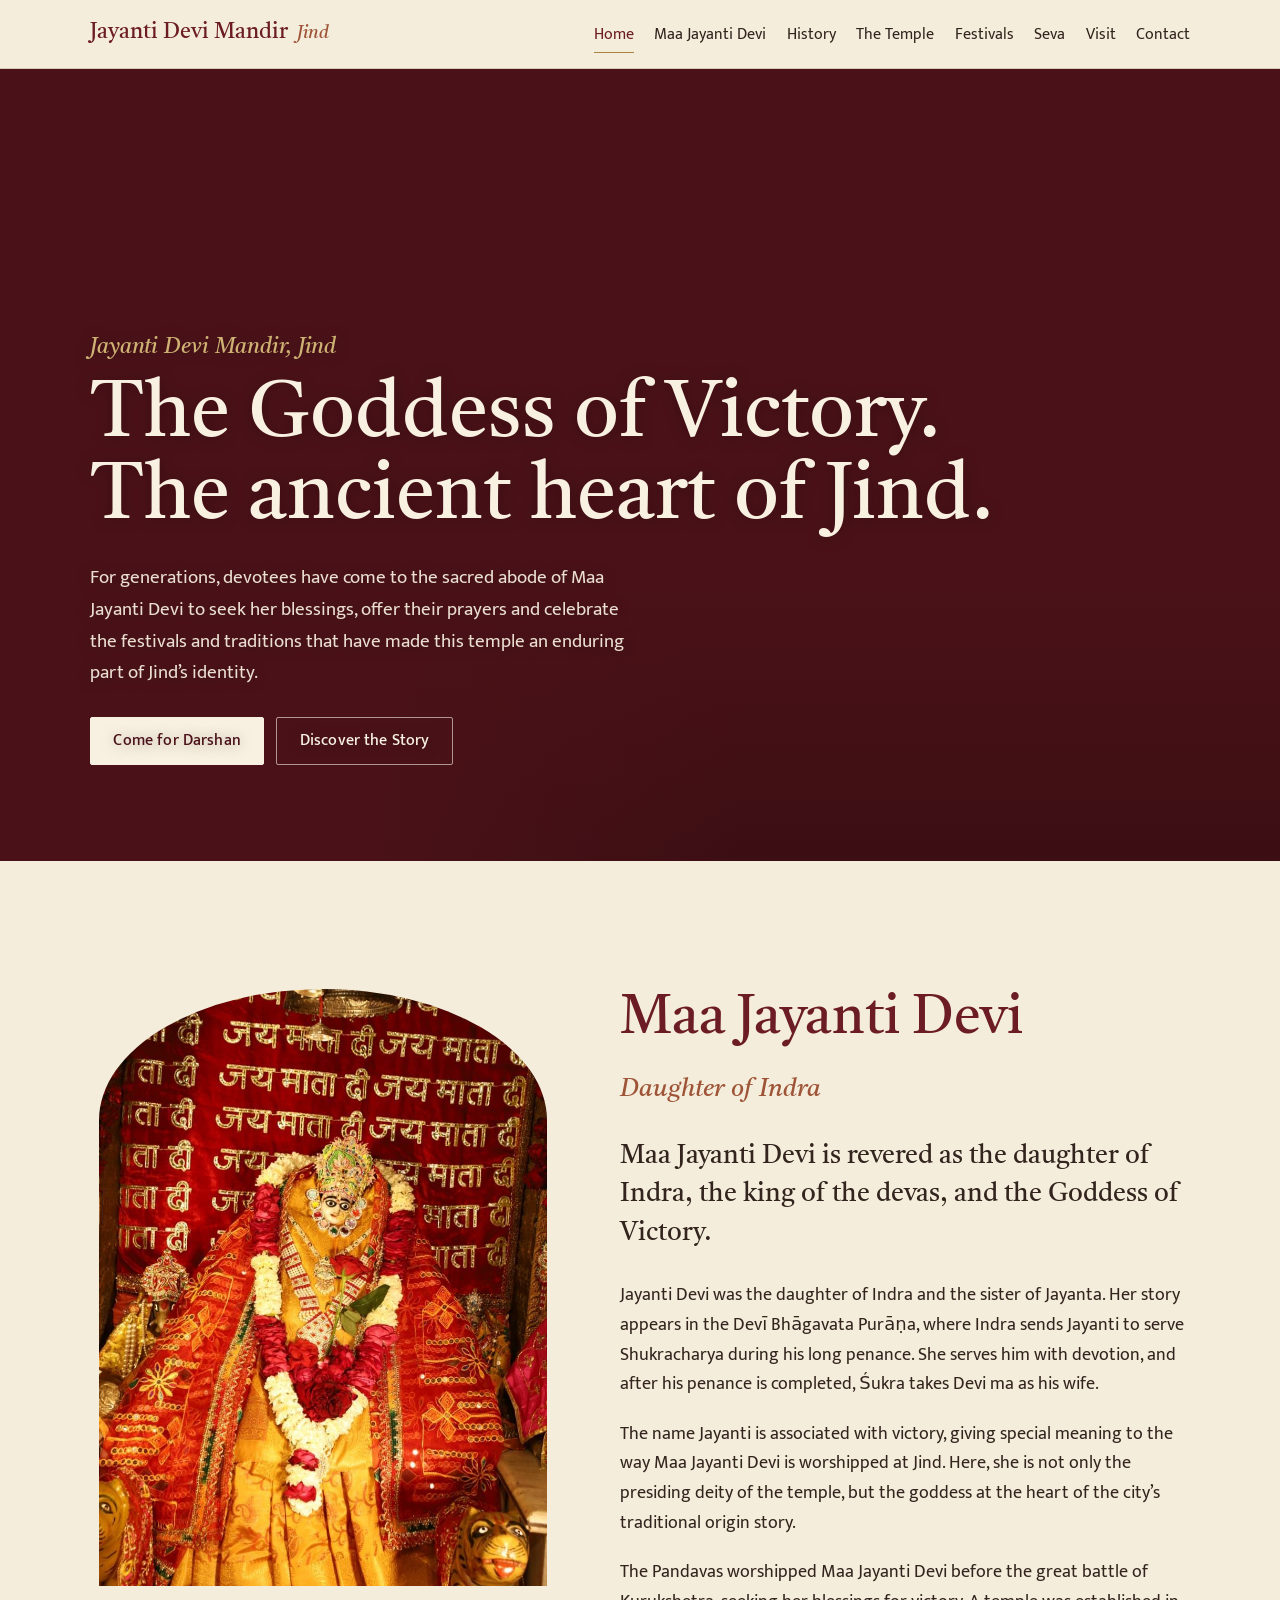
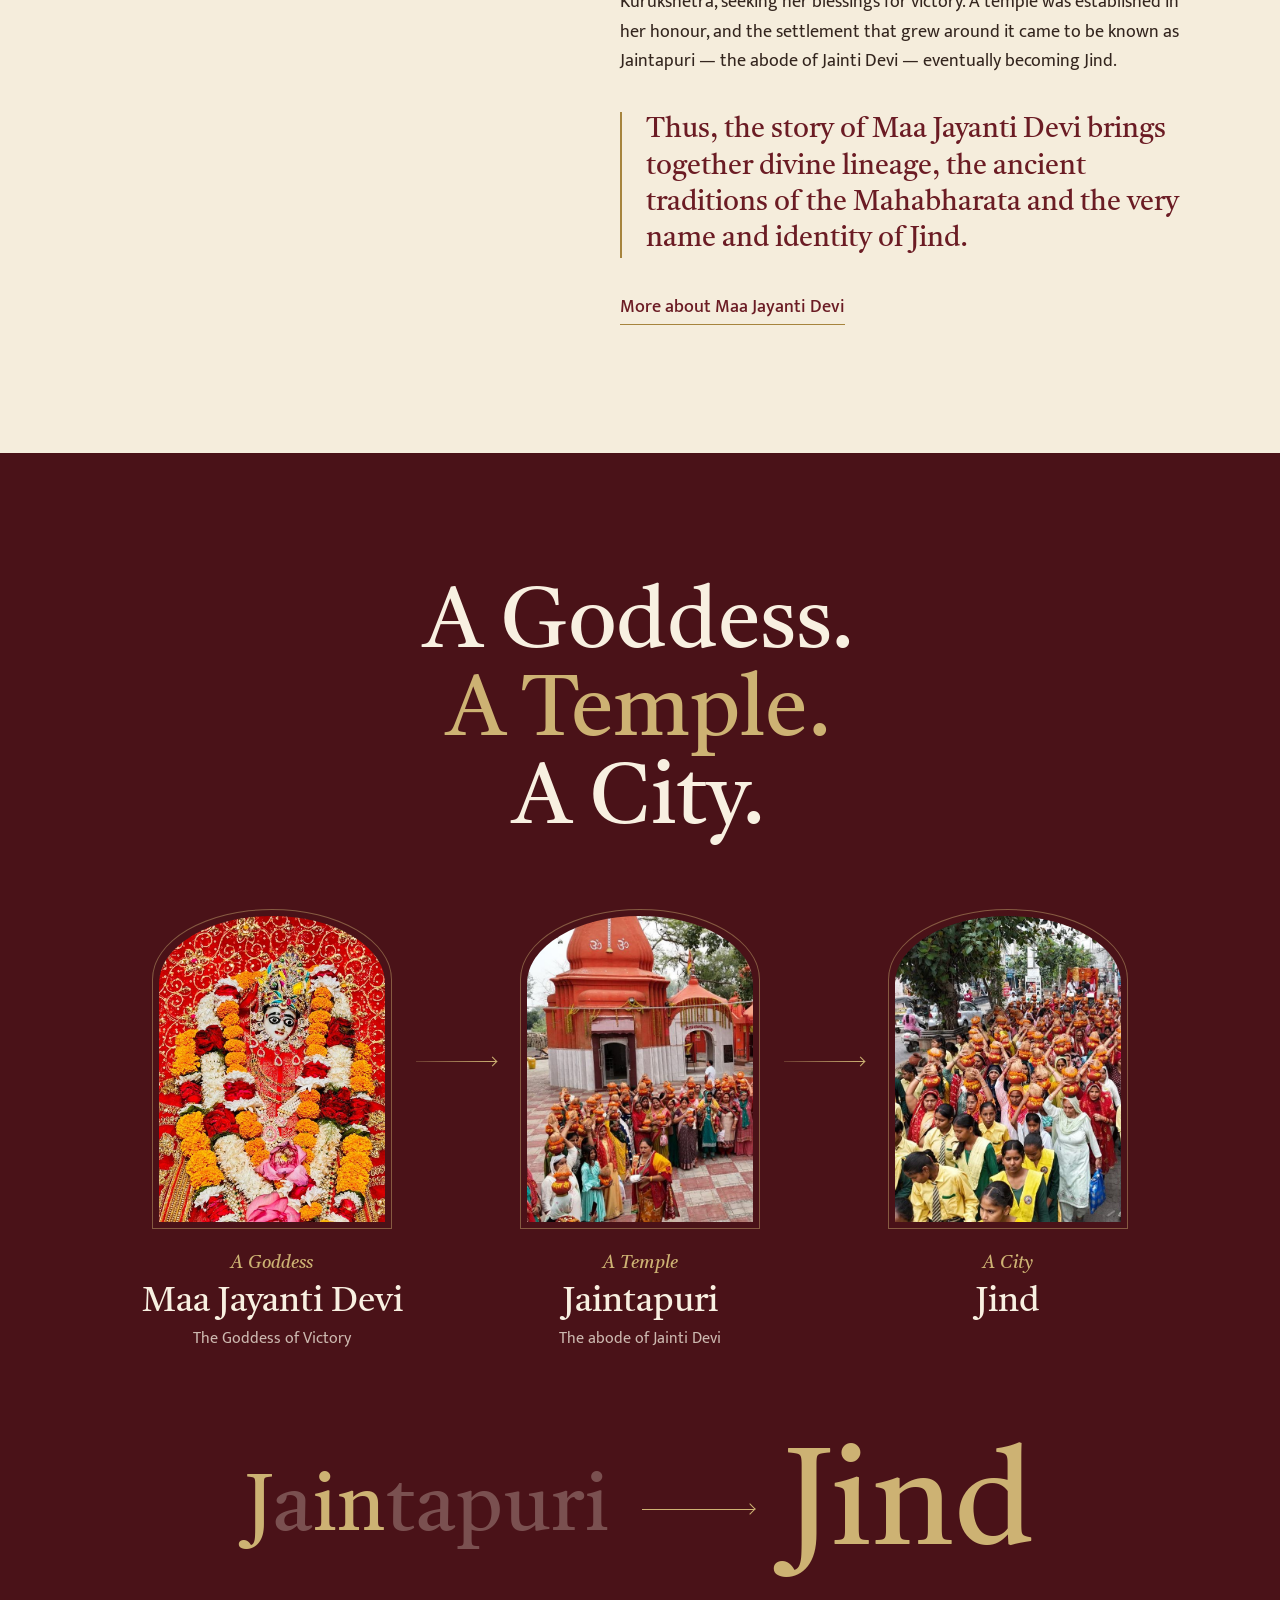
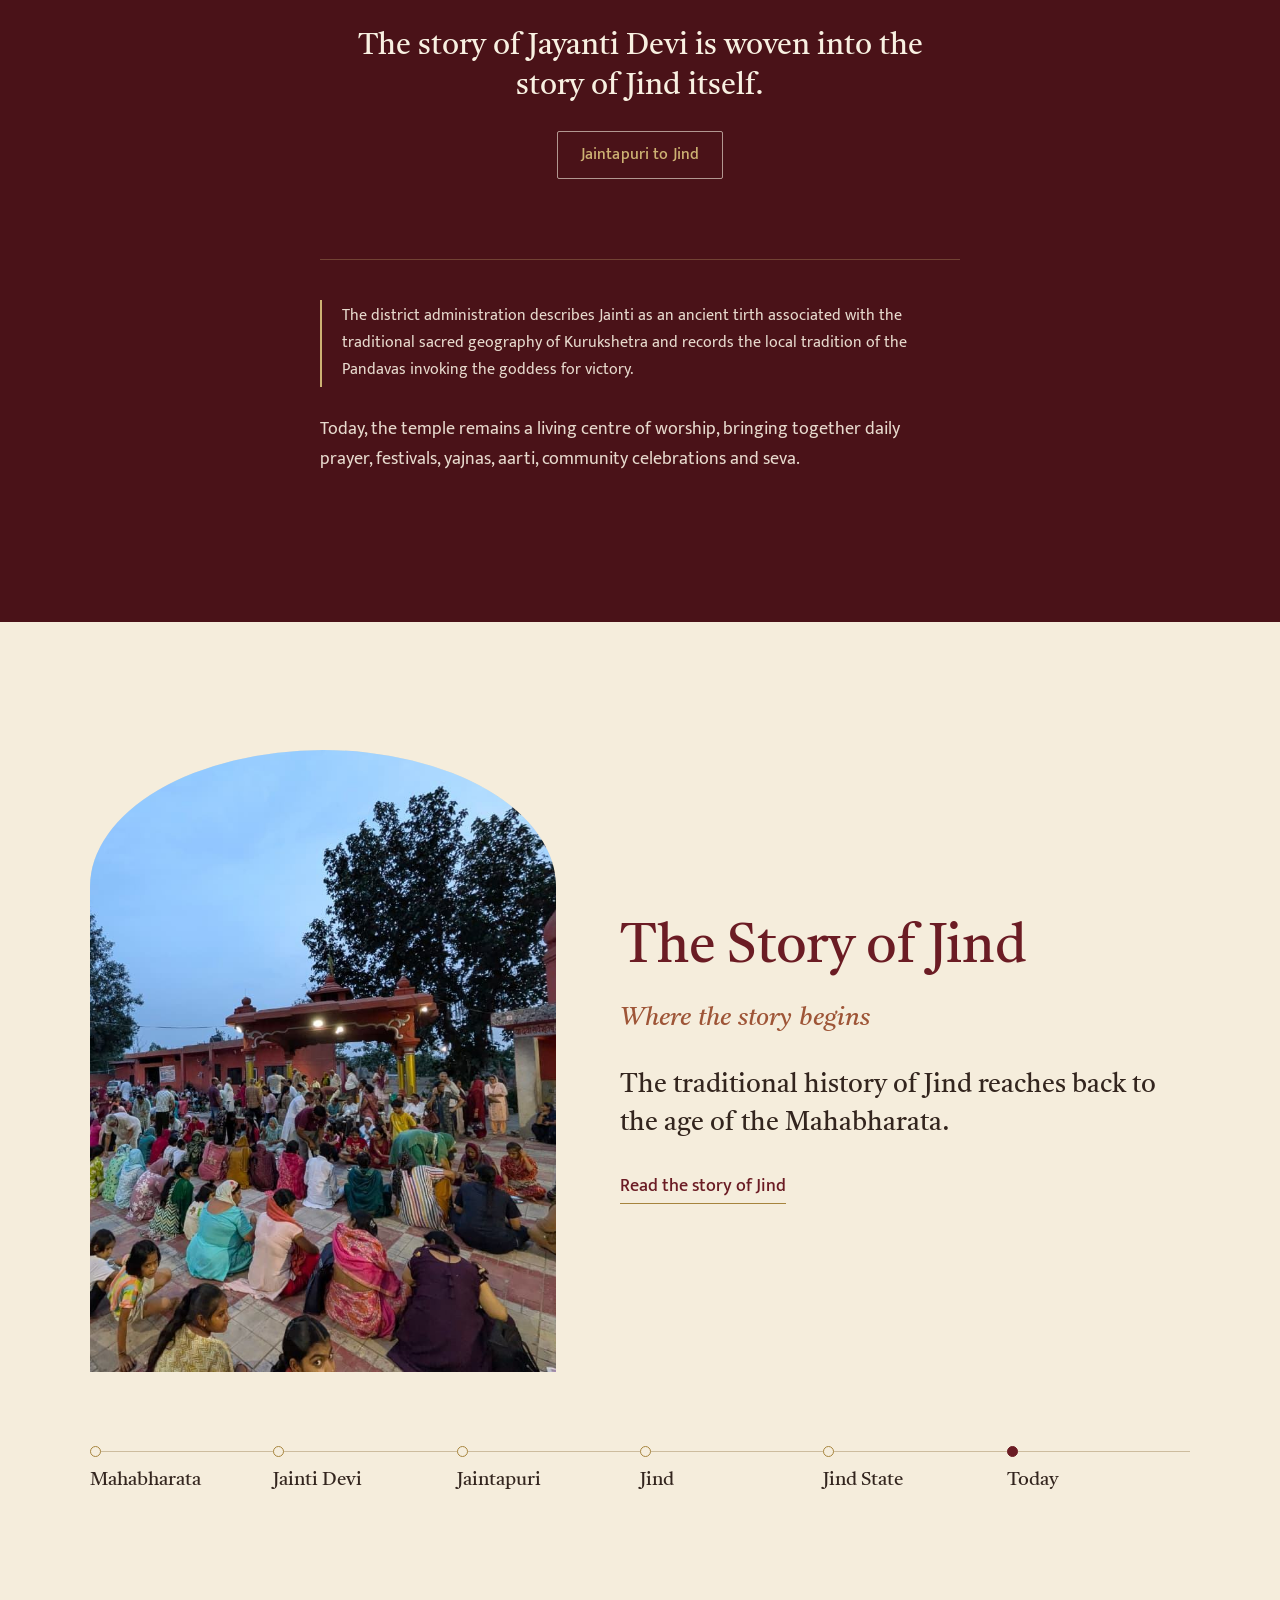
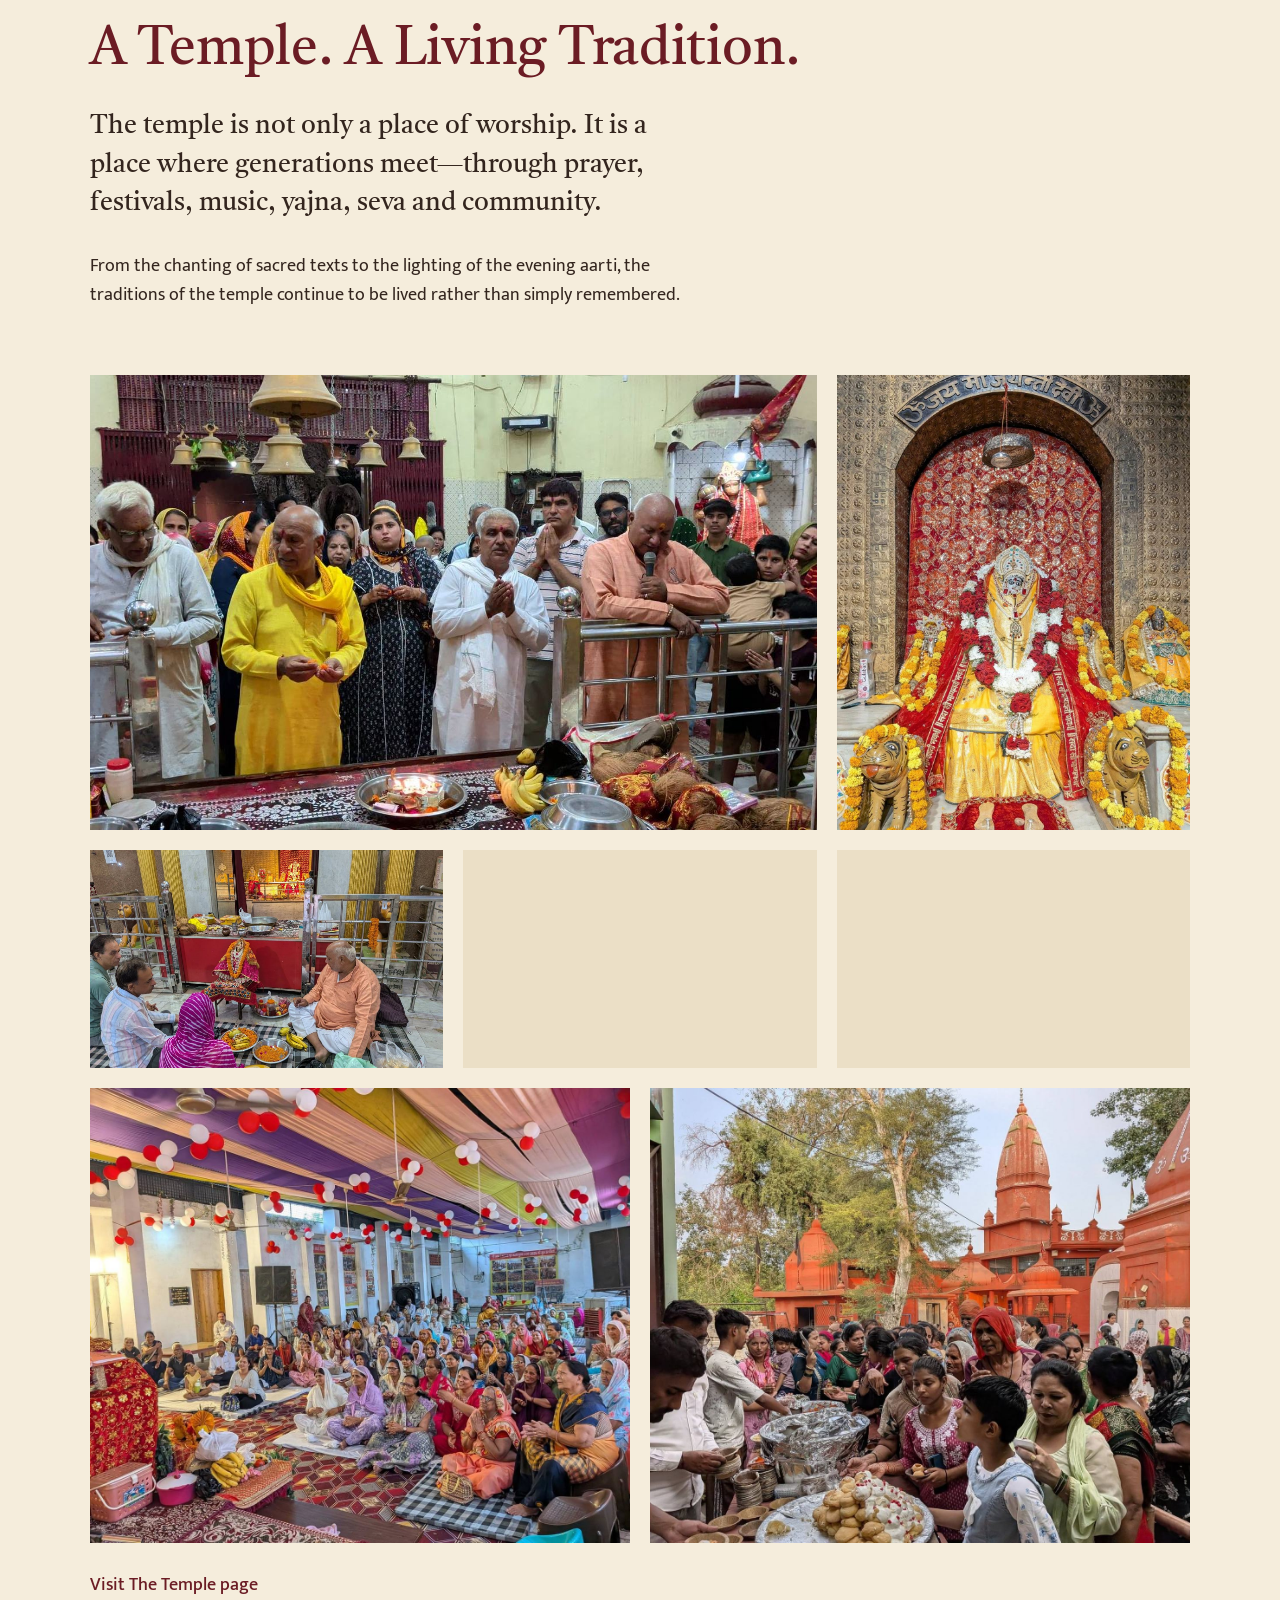
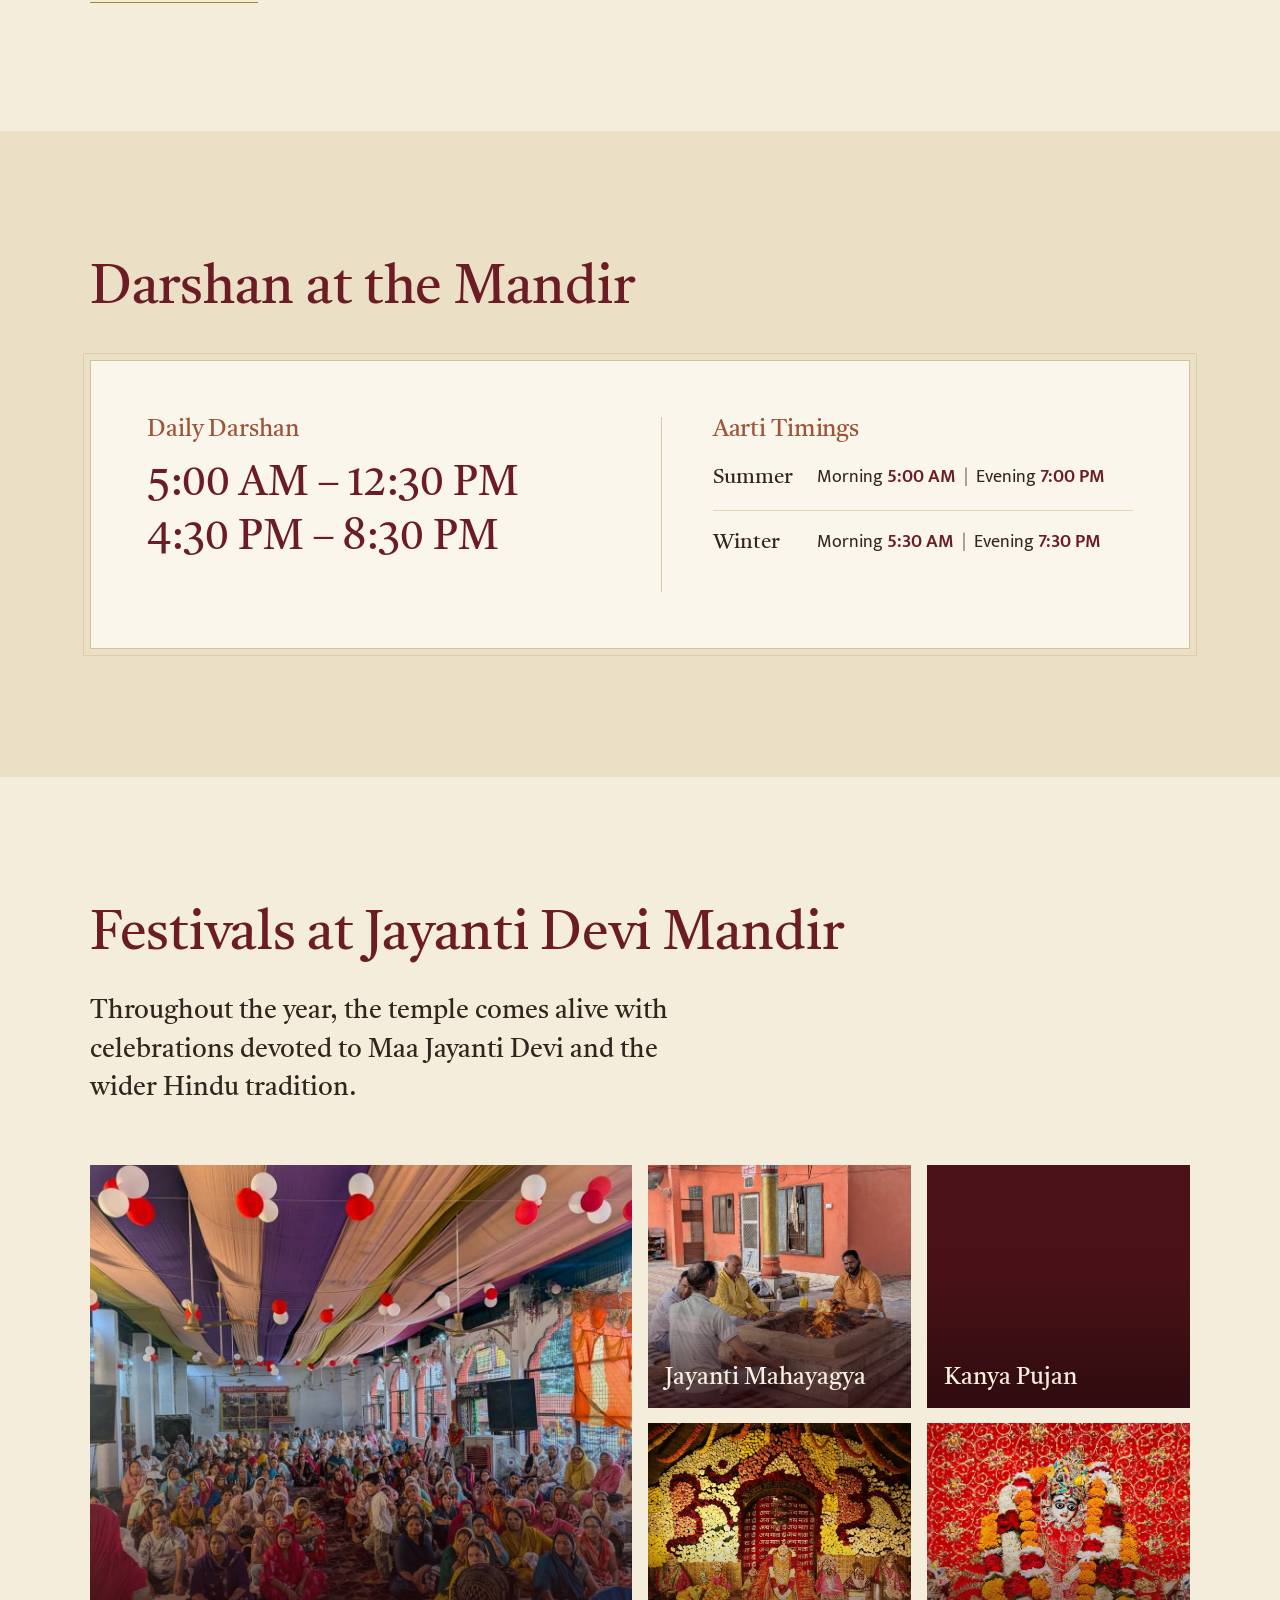
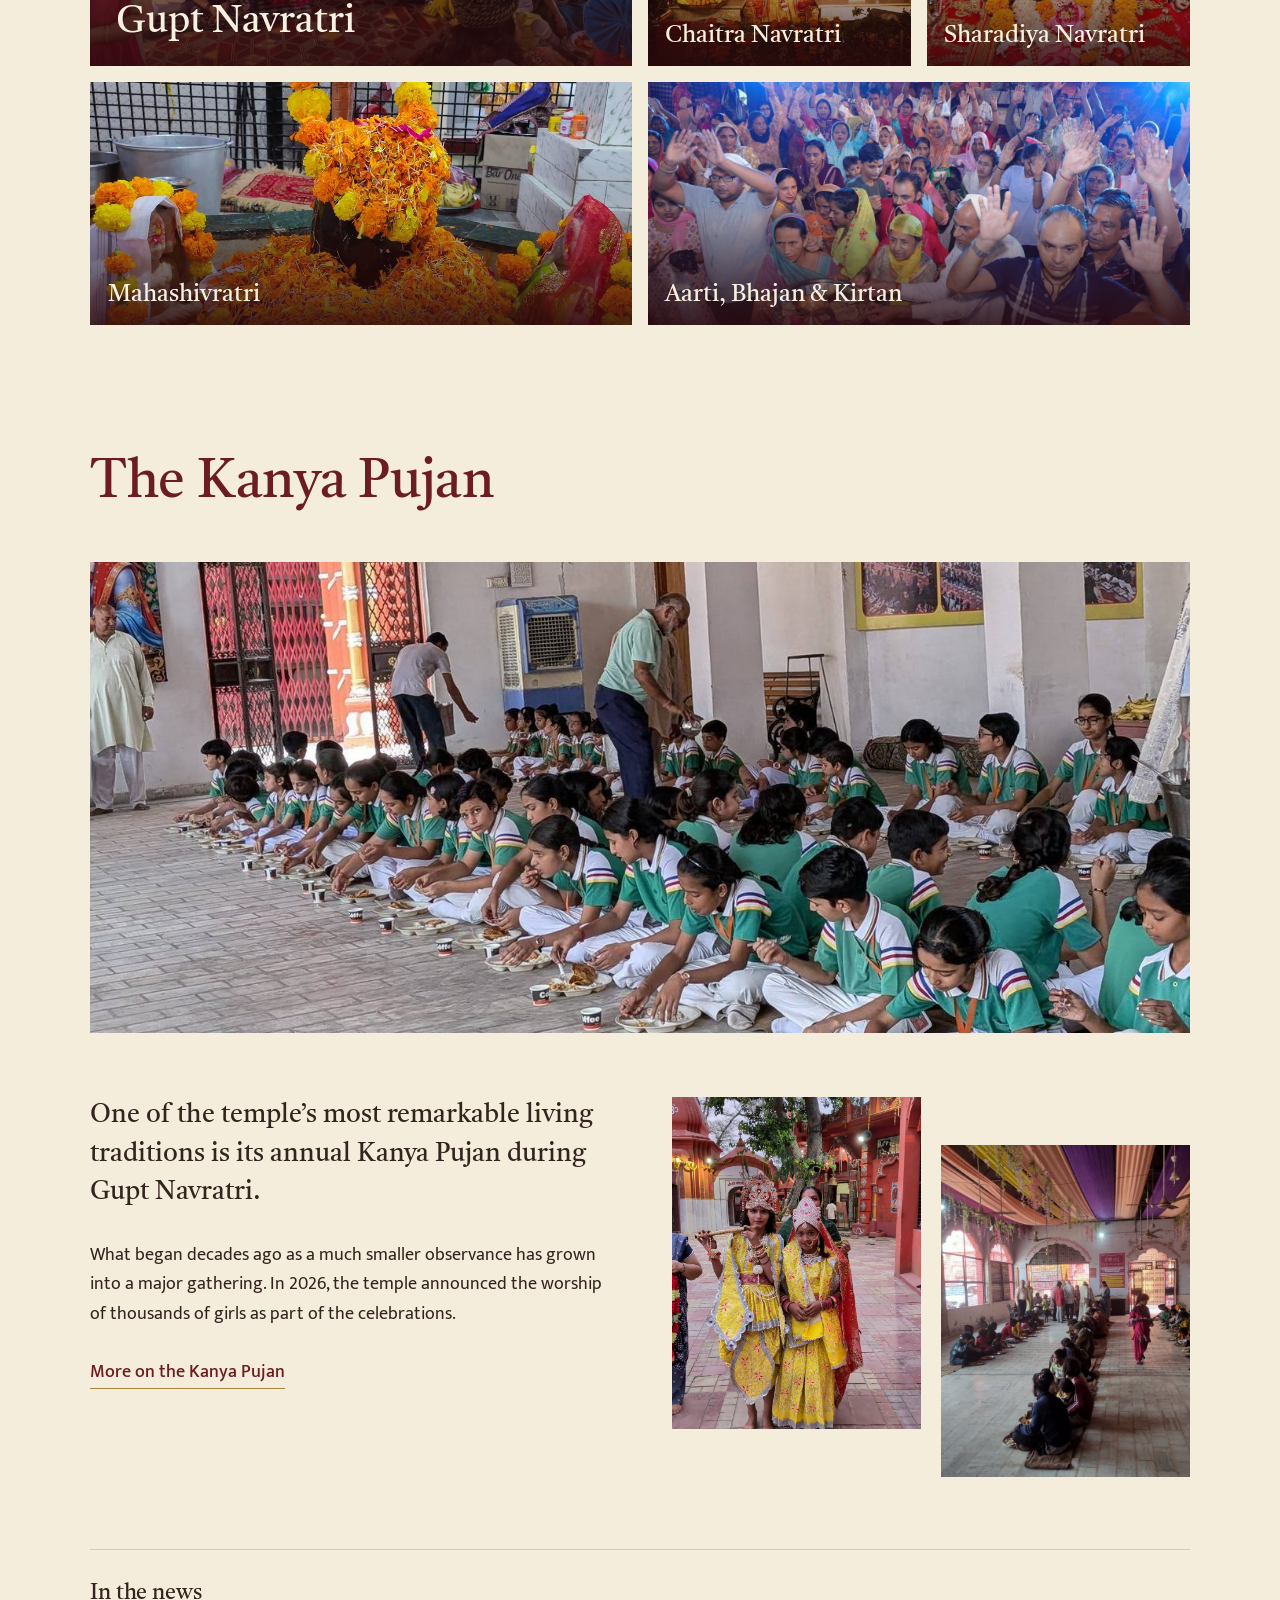
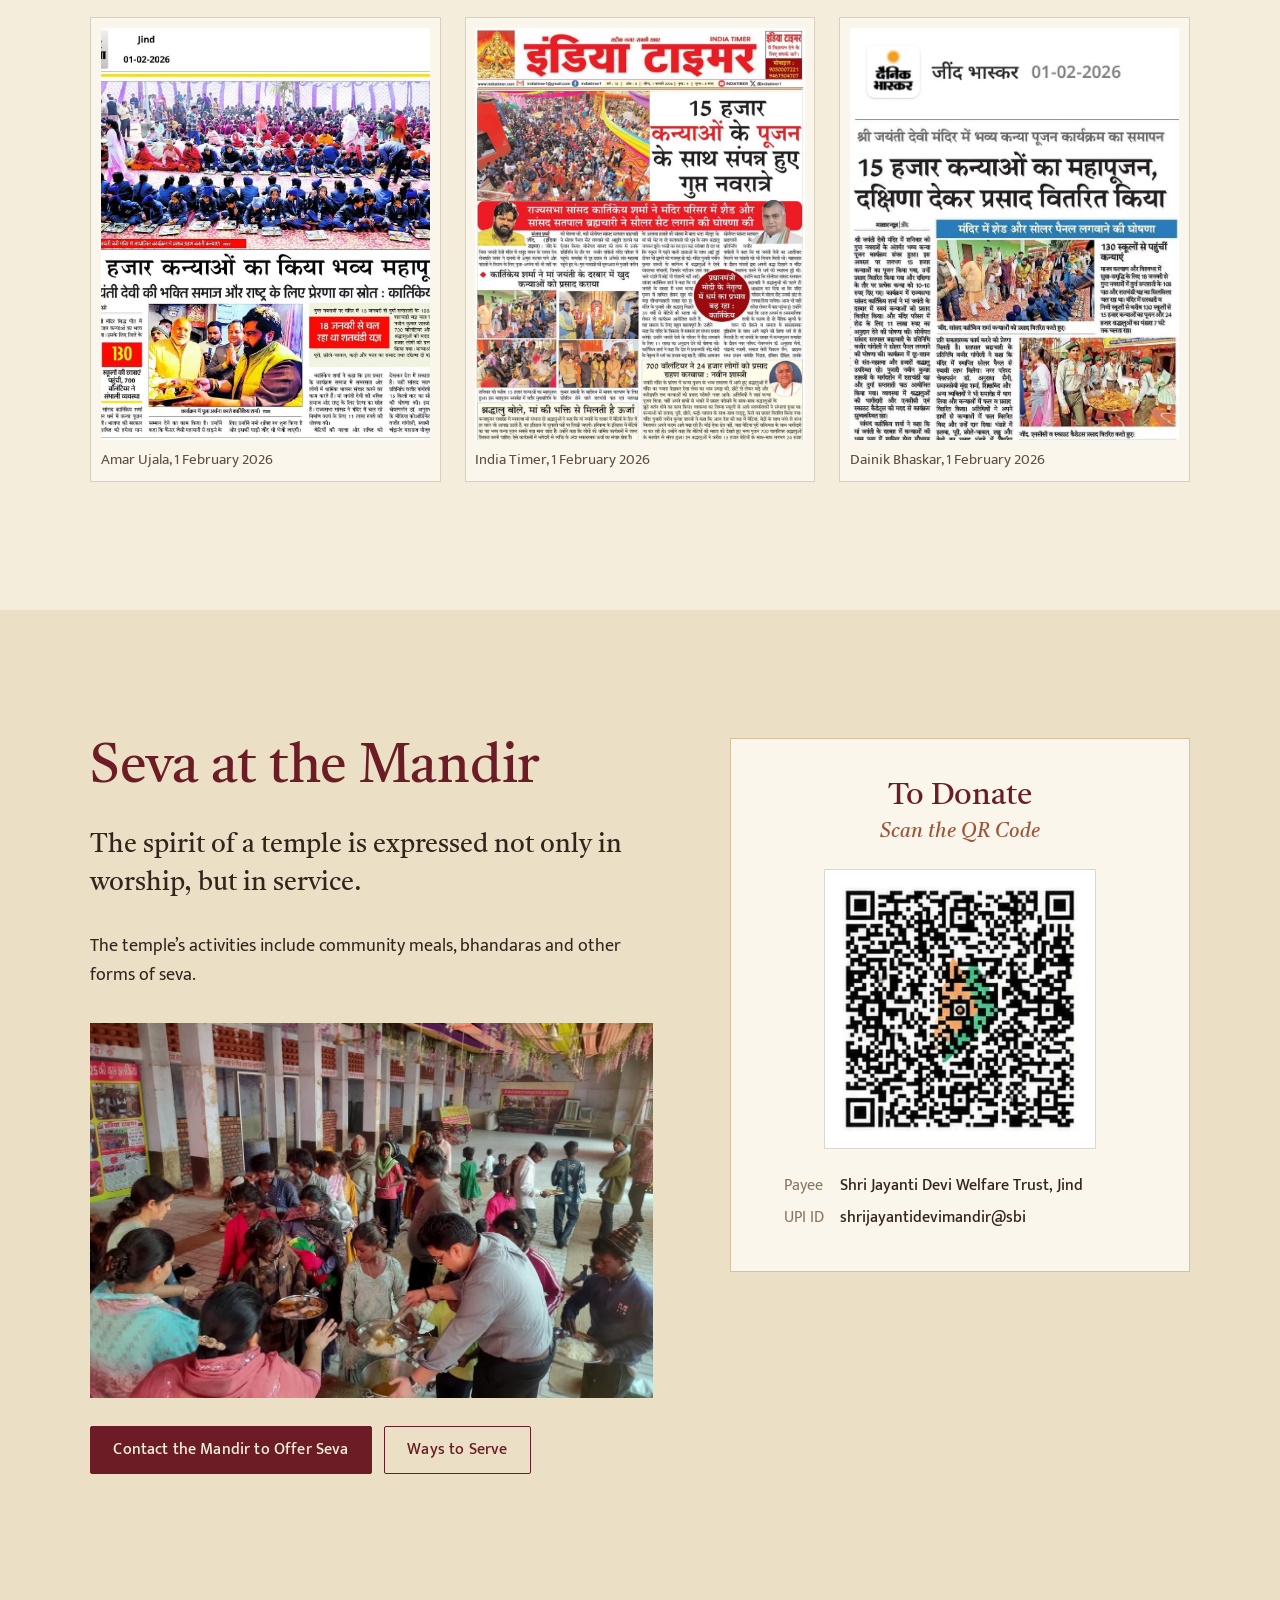
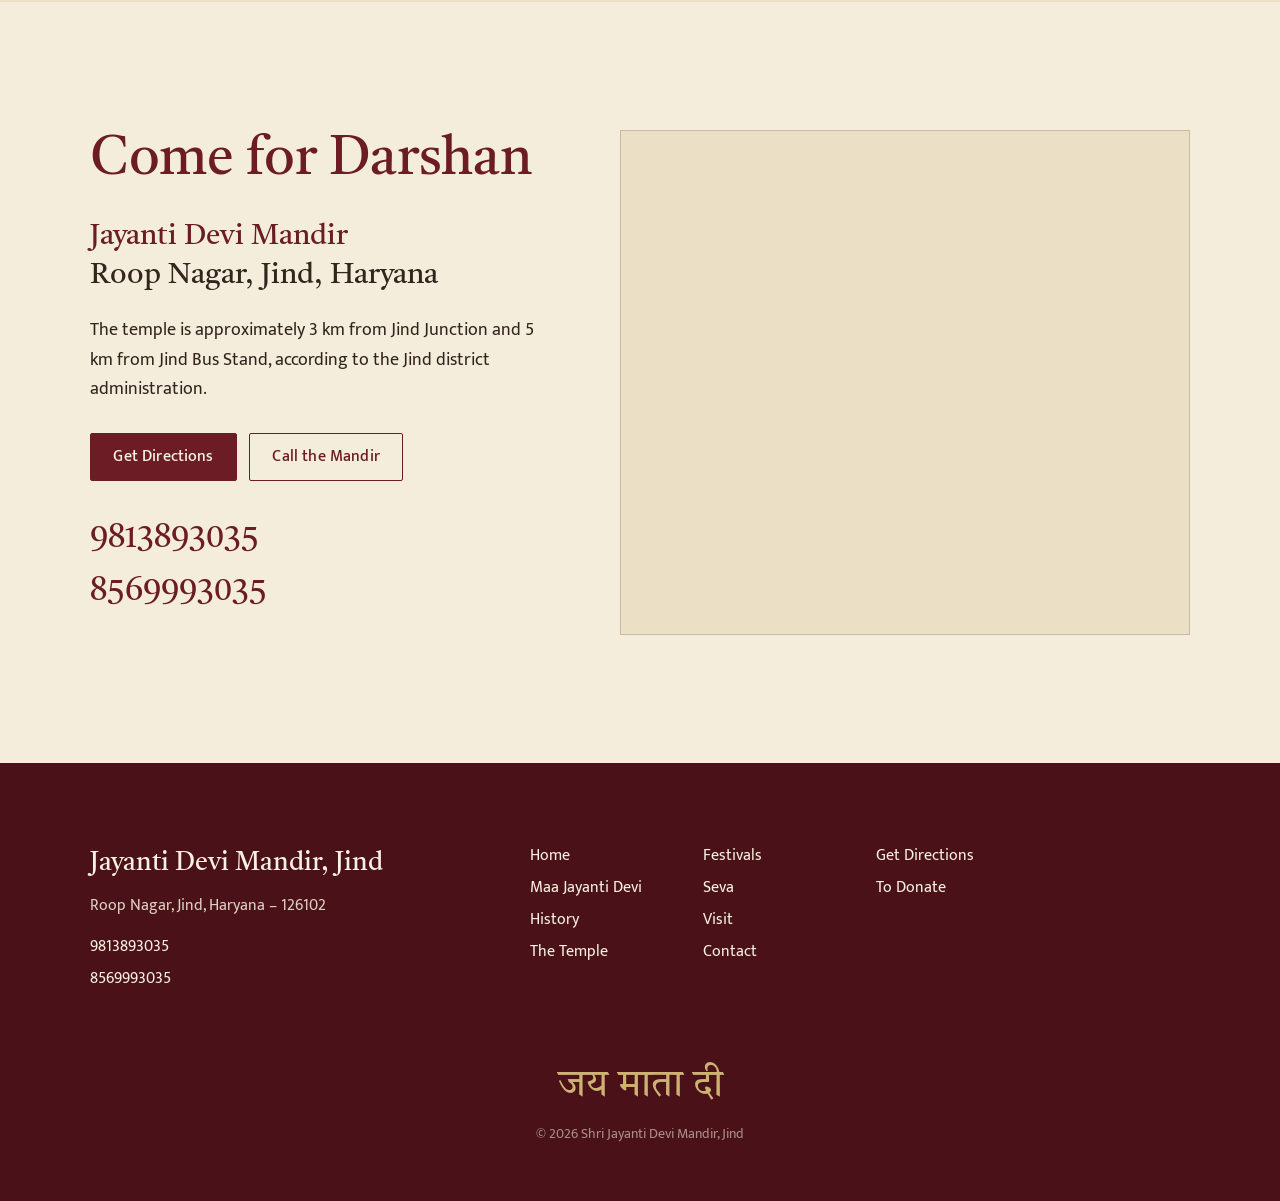
==== commit 76bc99d0: "Add files via upload" ====
--- a/index.html
+++ b/index.html
@@ -53,14 +53,26 @@
   </div>
 </section>
 
+<section class="section" id="maa" aria-labelledby="maa-title">
+  <style>@media (min-width: 900px) { #maa .arch { position: sticky; top: 6rem; } }</style>
+  <div class="wrap split img-left">
+    <figure class="ph arch arch-tall reveal" style="max-width:28rem;width:100%;justify-self:center;align-self:start"><img src="devi-jmd.jpg" width="853" height="1280" alt="Maa Jayanti Devi in the sanctum, before a wall inscribed with Jai Mata Di" loading="lazy" decoding="async"></figure>
+    <div>
+      <h2 id="maa-title">Maa Jayanti Devi</h2>
+      <p class="sub">Daughter of Indra</p>
+      <p class="lede">Maa Jayanti Devi is revered as the daughter of Indra, the king of the devas, and the Goddess of Victory.</p>
+      <p>Jayanti Devi was the daughter of Indra and the sister of Jayanta. Her story appears in the Devī Bhāgavata Purāṇa, where Indra sends Jayanti to serve Shukracharya during his long penance. She serves him with devotion, and after his penance is completed, Śukra takes Devi ma as his wife.</p>
+      <p>The name Jayanti is associated with victory, giving special meaning to the way Maa Jayanti Devi is worshipped at Jind. Here, she is not only the presiding deity of the temple, but the goddess at the heart of the city’s traditional origin story.</p>
+      <p>The Pandavas worshipped Maa Jayanti Devi before the great battle of Kurukshetra, seeking her blessings for victory. A temple was established in her honour, and the settlement that grew around it came to be known as Jaintapuri — the abode of Jainti Devi — eventually becoming Jind.</p>
+      <p class="pull" style="font-size:clamp(1.35rem,2.3vw,1.75rem);max-width:none">Thus, the story of Maa Jayanti Devi brings together divine lineage, the ancient traditions of the Mahabharata and the very name and identity of Jind.</p>
+      <div class="actions"><a class="textlink" href="maa-jayanti-devi.html">More about Maa Jayanti Devi</a></div>
+    </div>
+  </div>
+</section>
+
 <section class="story" id="story" aria-labelledby="story-title">
   <div class="wrap">
-    <div class="opening">
-      <p class="lede">According to local tradition, the story of Jind begins here.</p>
-      <p>The Pandavas worshipped Jainti Devi, the Goddess of Victory, before the great battle of Kurukshetra. A temple was established in her honour, and a settlement grew around it. Known as Jaintapuri — the abode of Jainti Devi — the settlement eventually came to be known as Jind.</p>
-    </div>
-
-    <h2 id="story-title"><span>A Goddess.</span> <span>A Temple.</span> <span>A City.</span></h2>
+    <h2 id="story-title" style="margin-top:0"><span>A Goddess.</span> <span>A Temple.</span> <span>A City.</span></h2>
 
     <ol class="stages">
       <li class="stage">
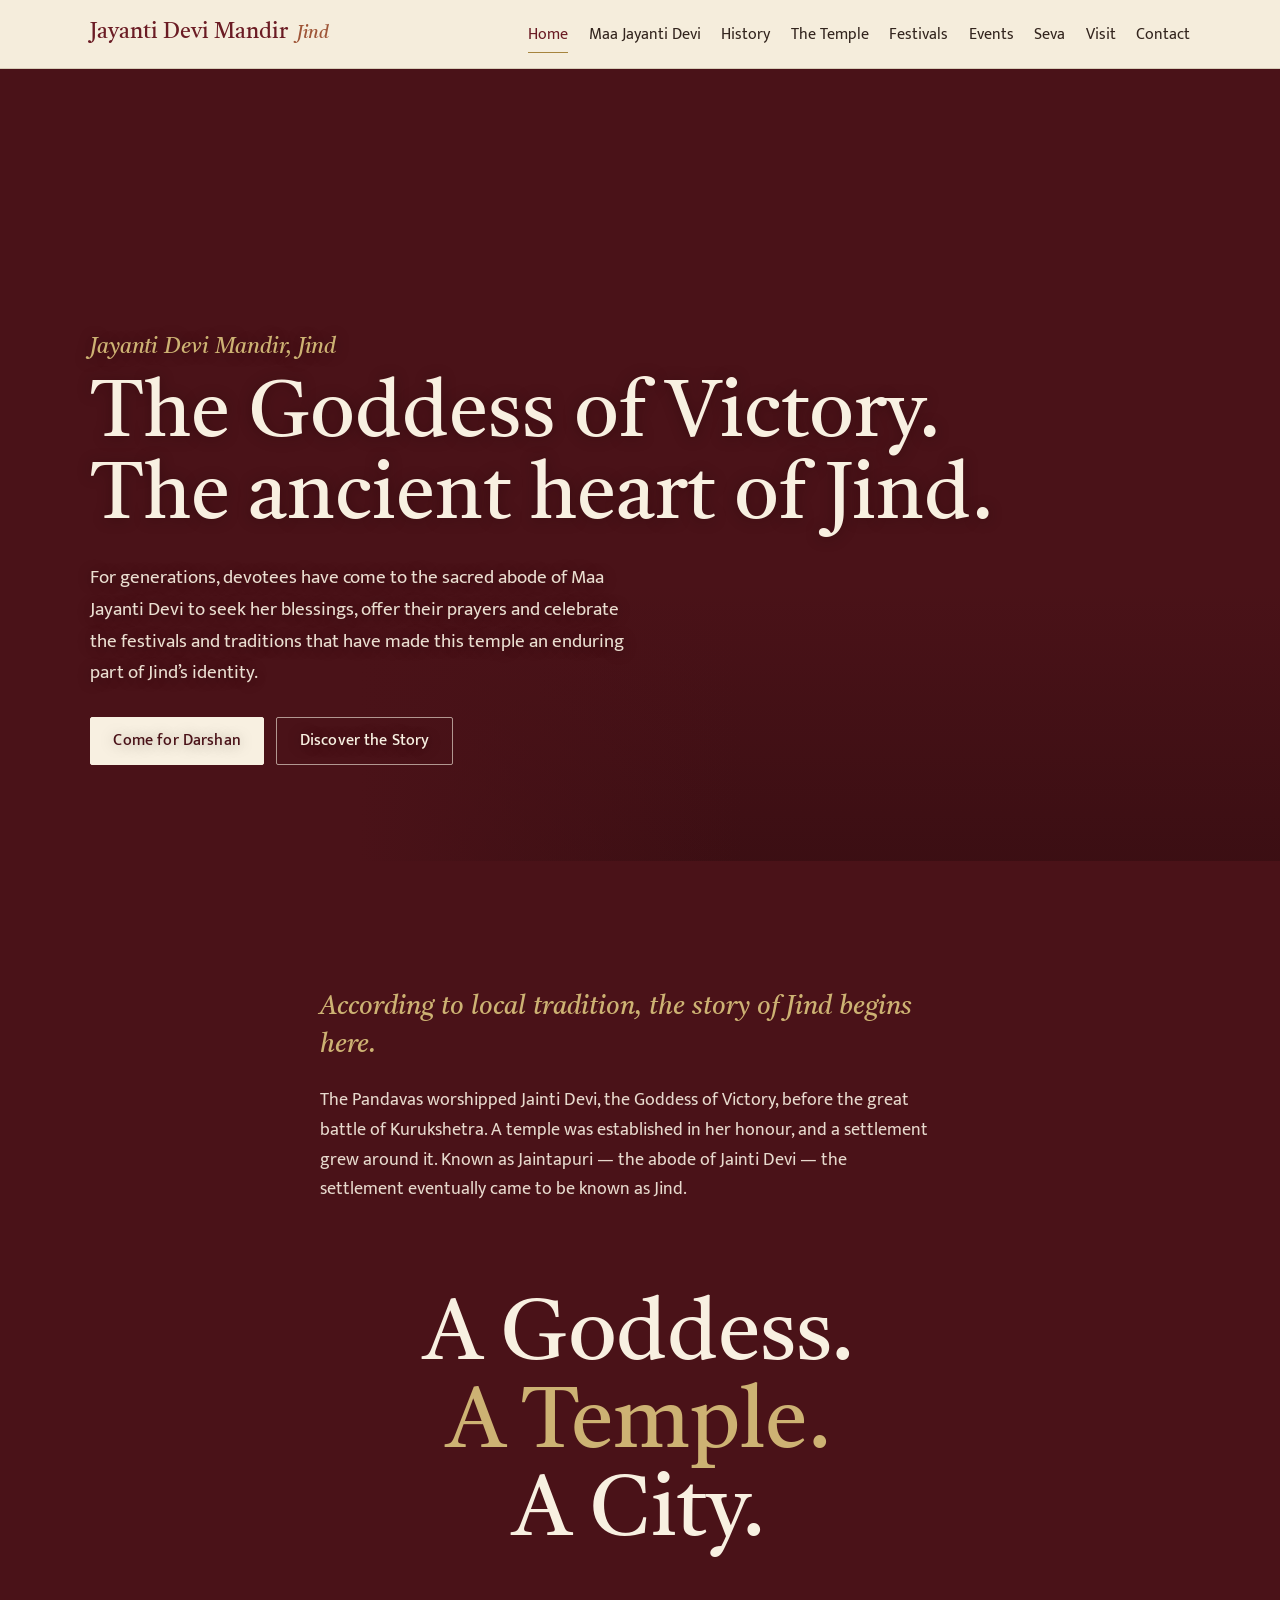
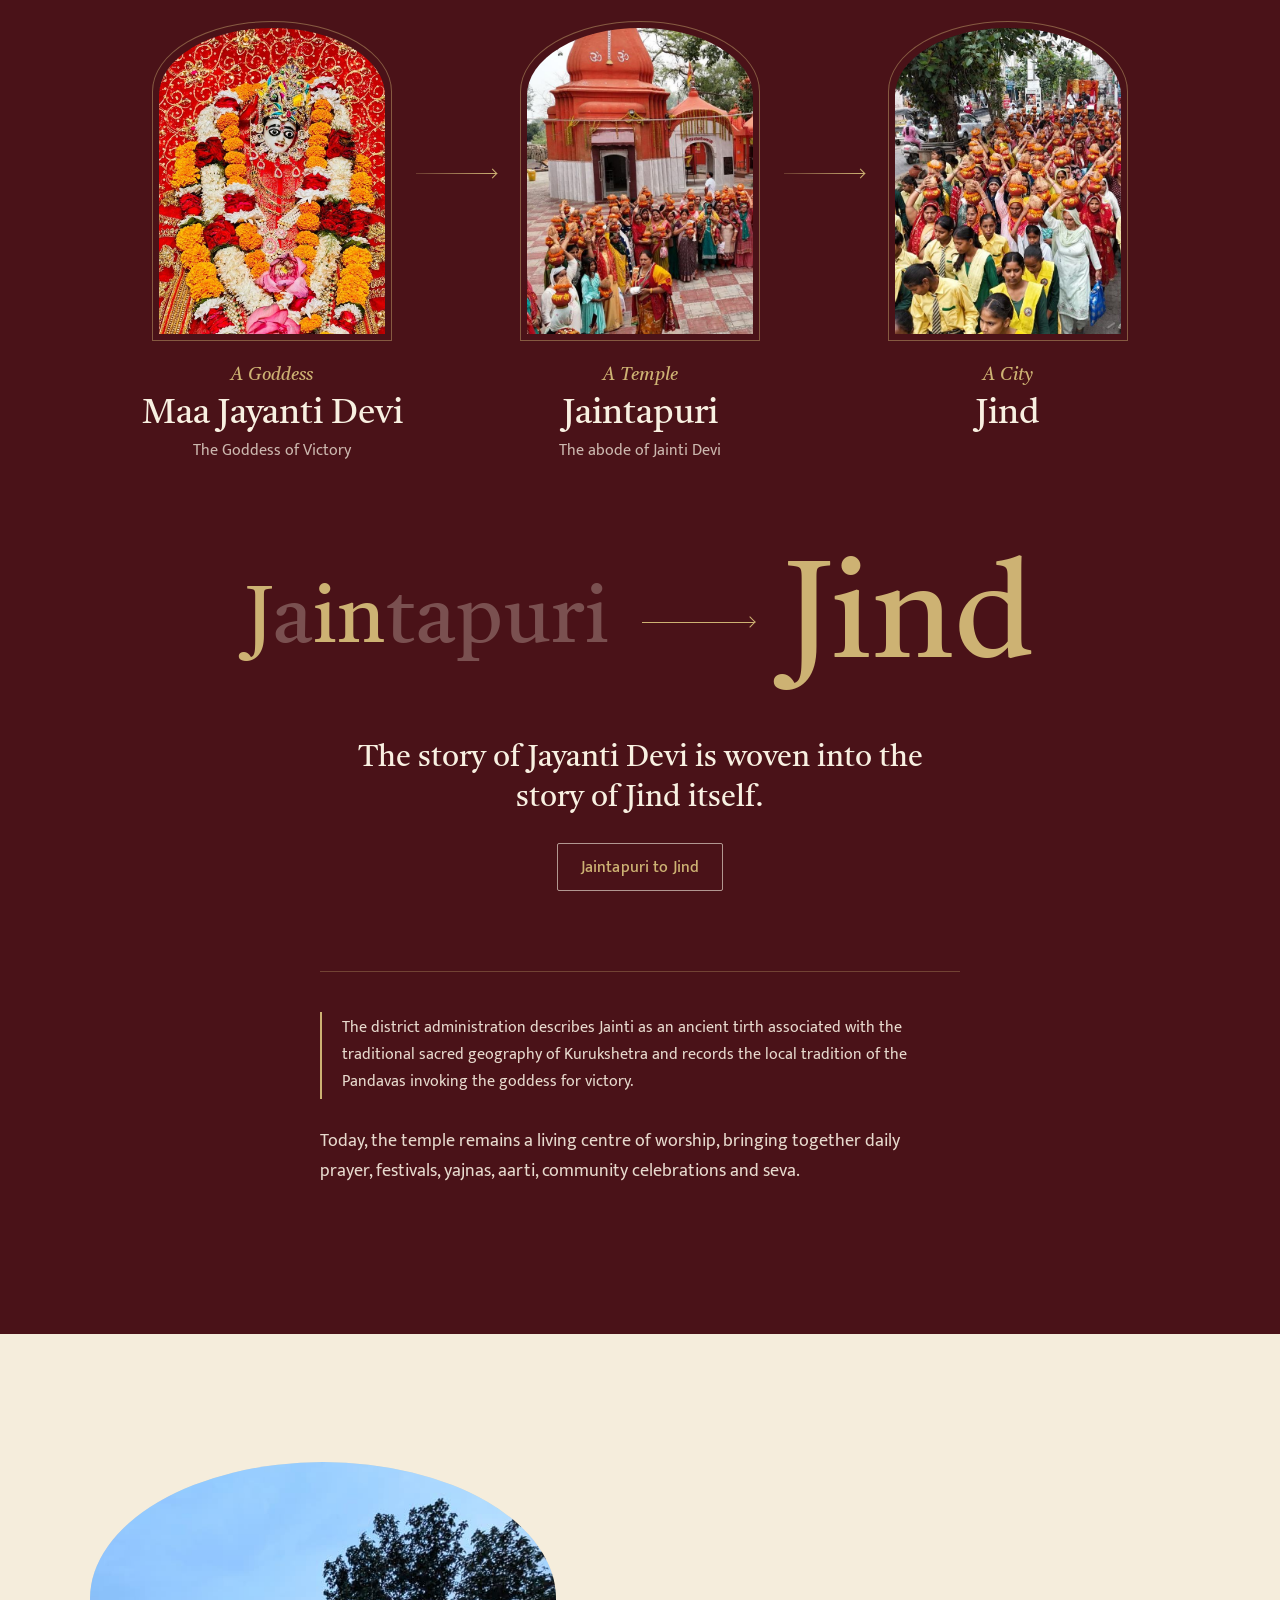
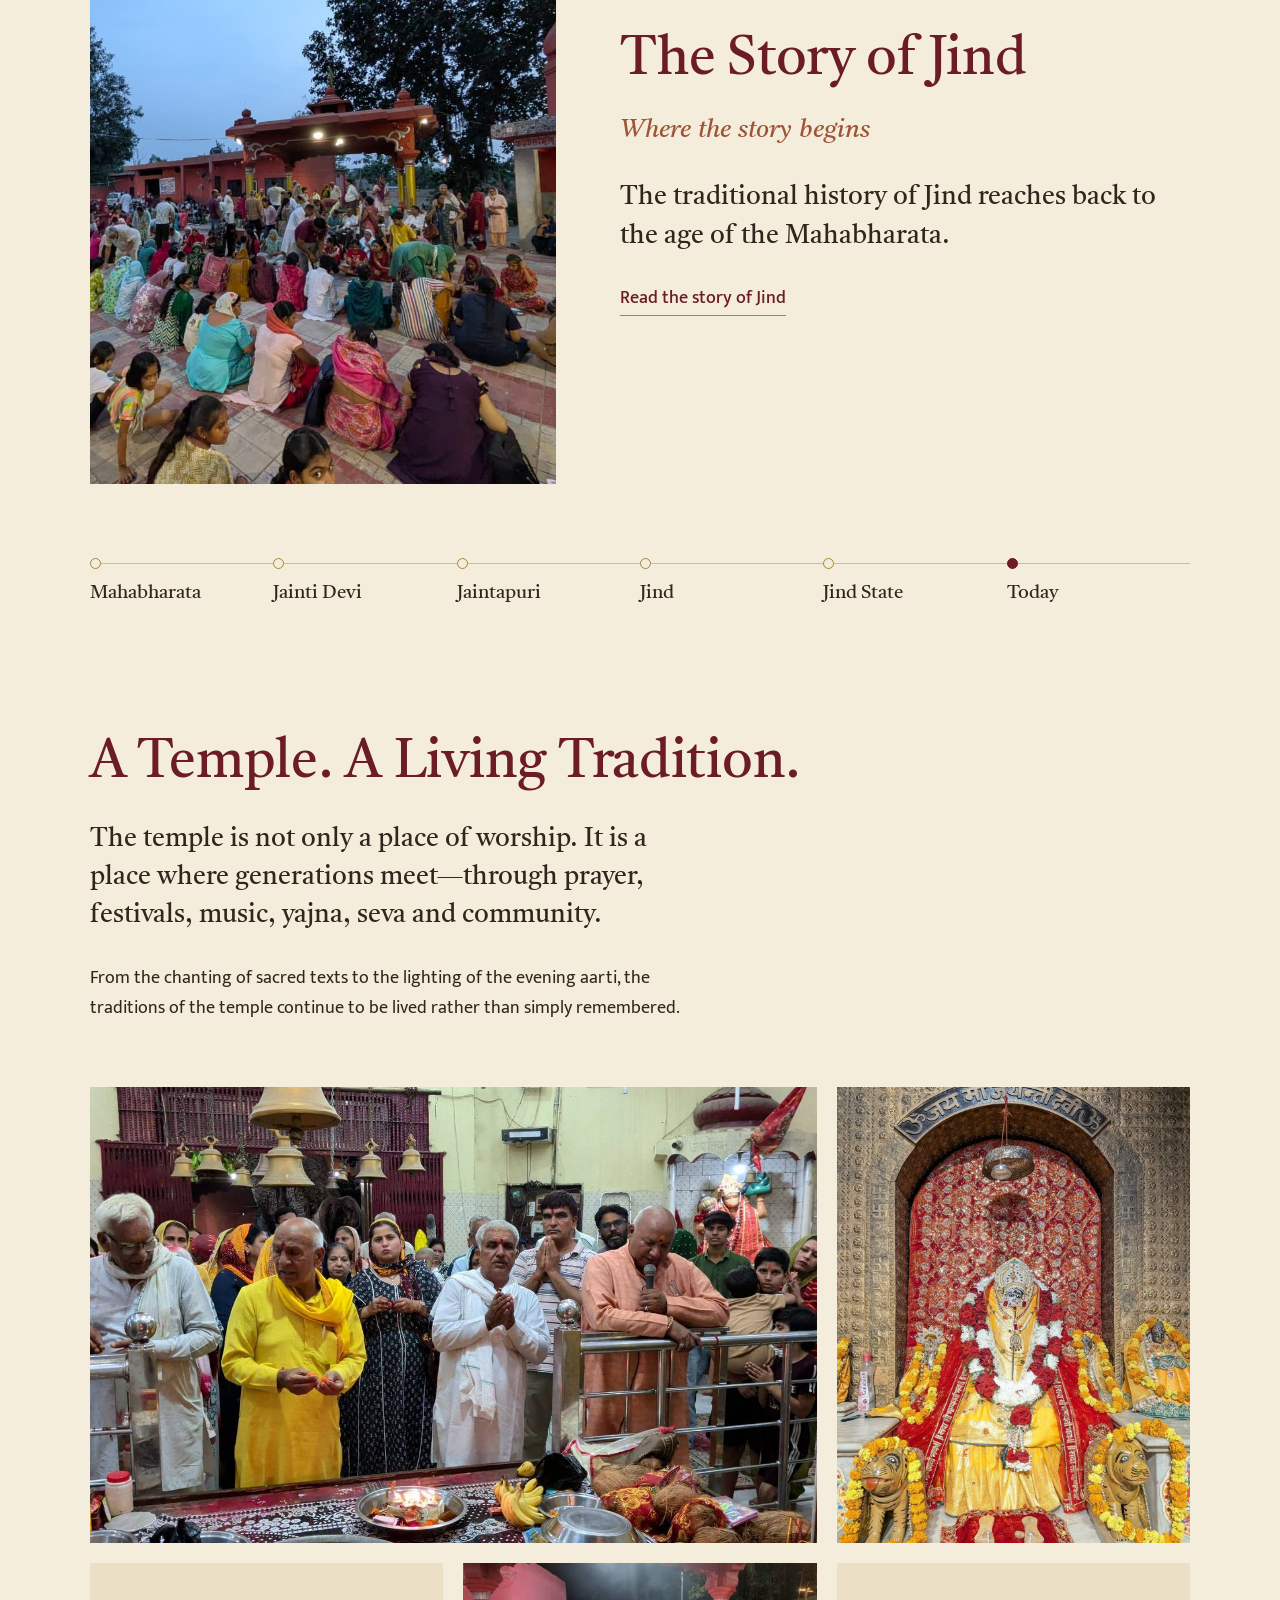
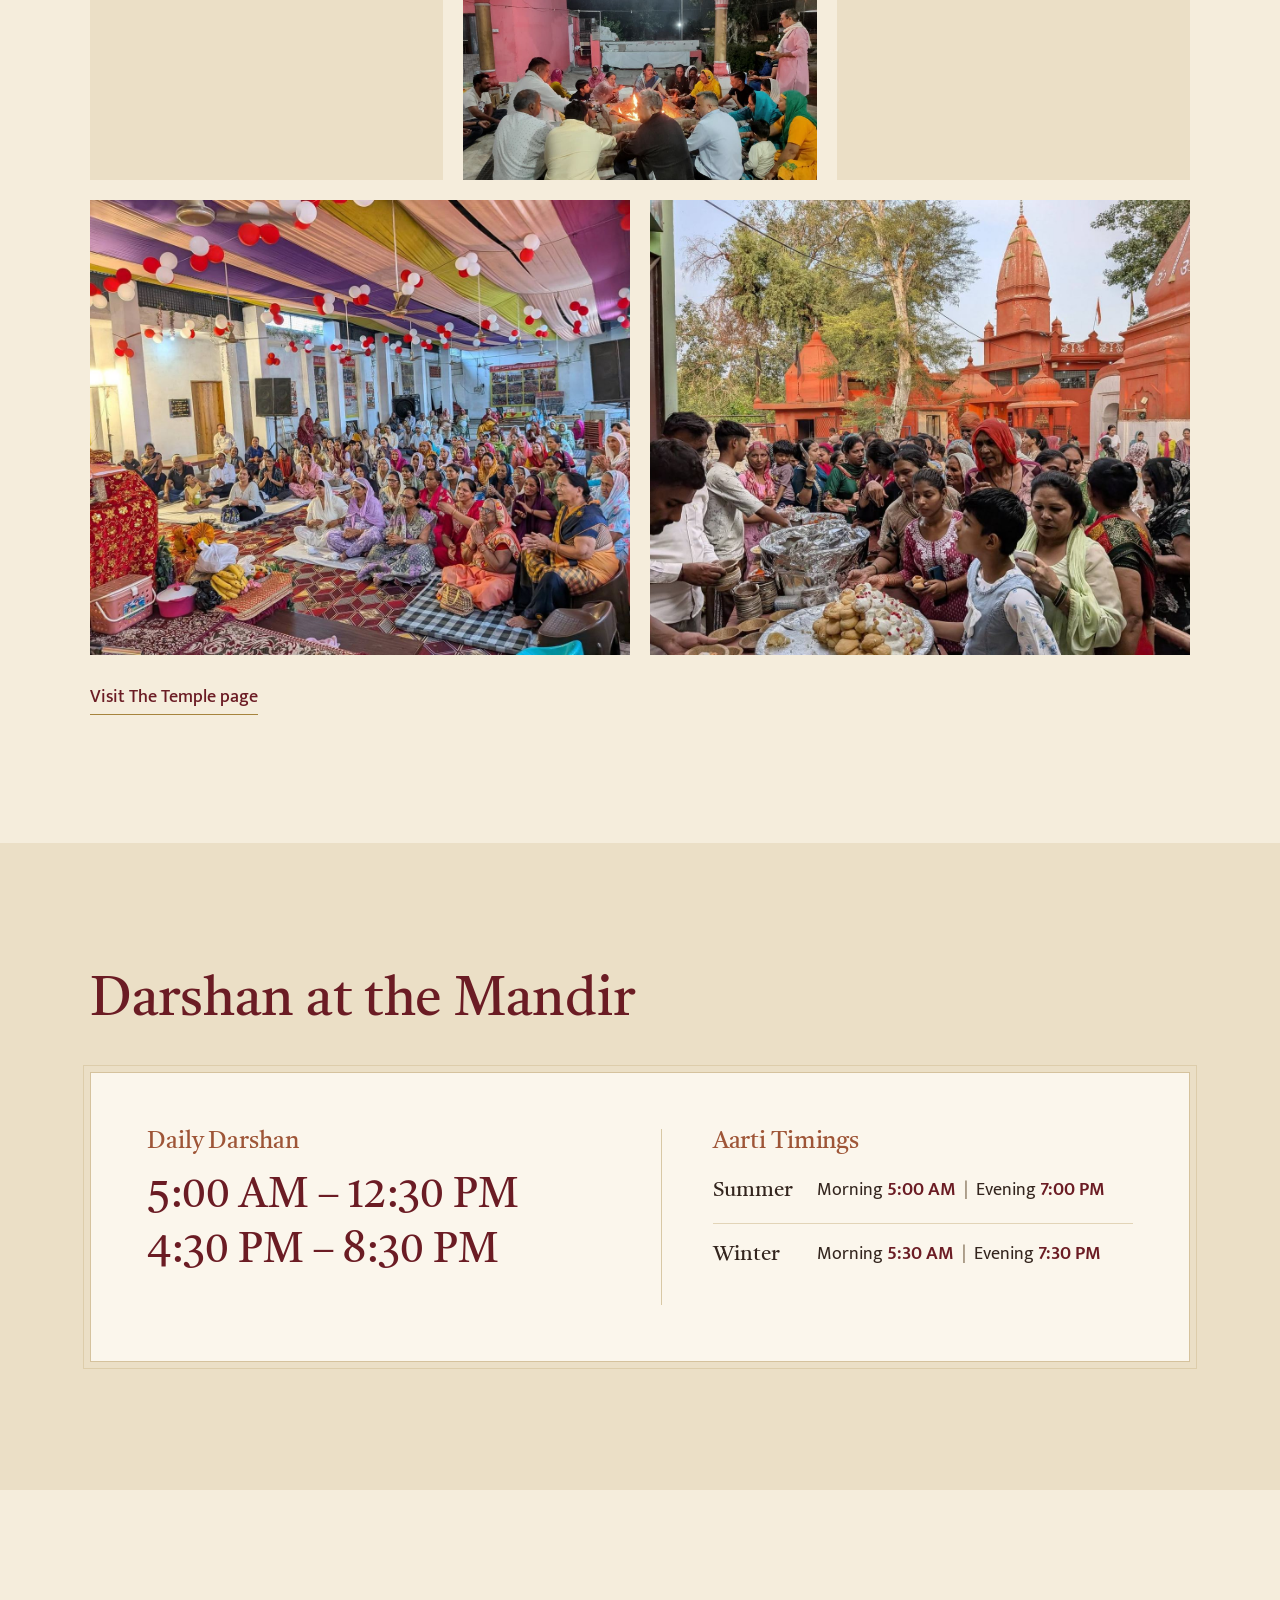
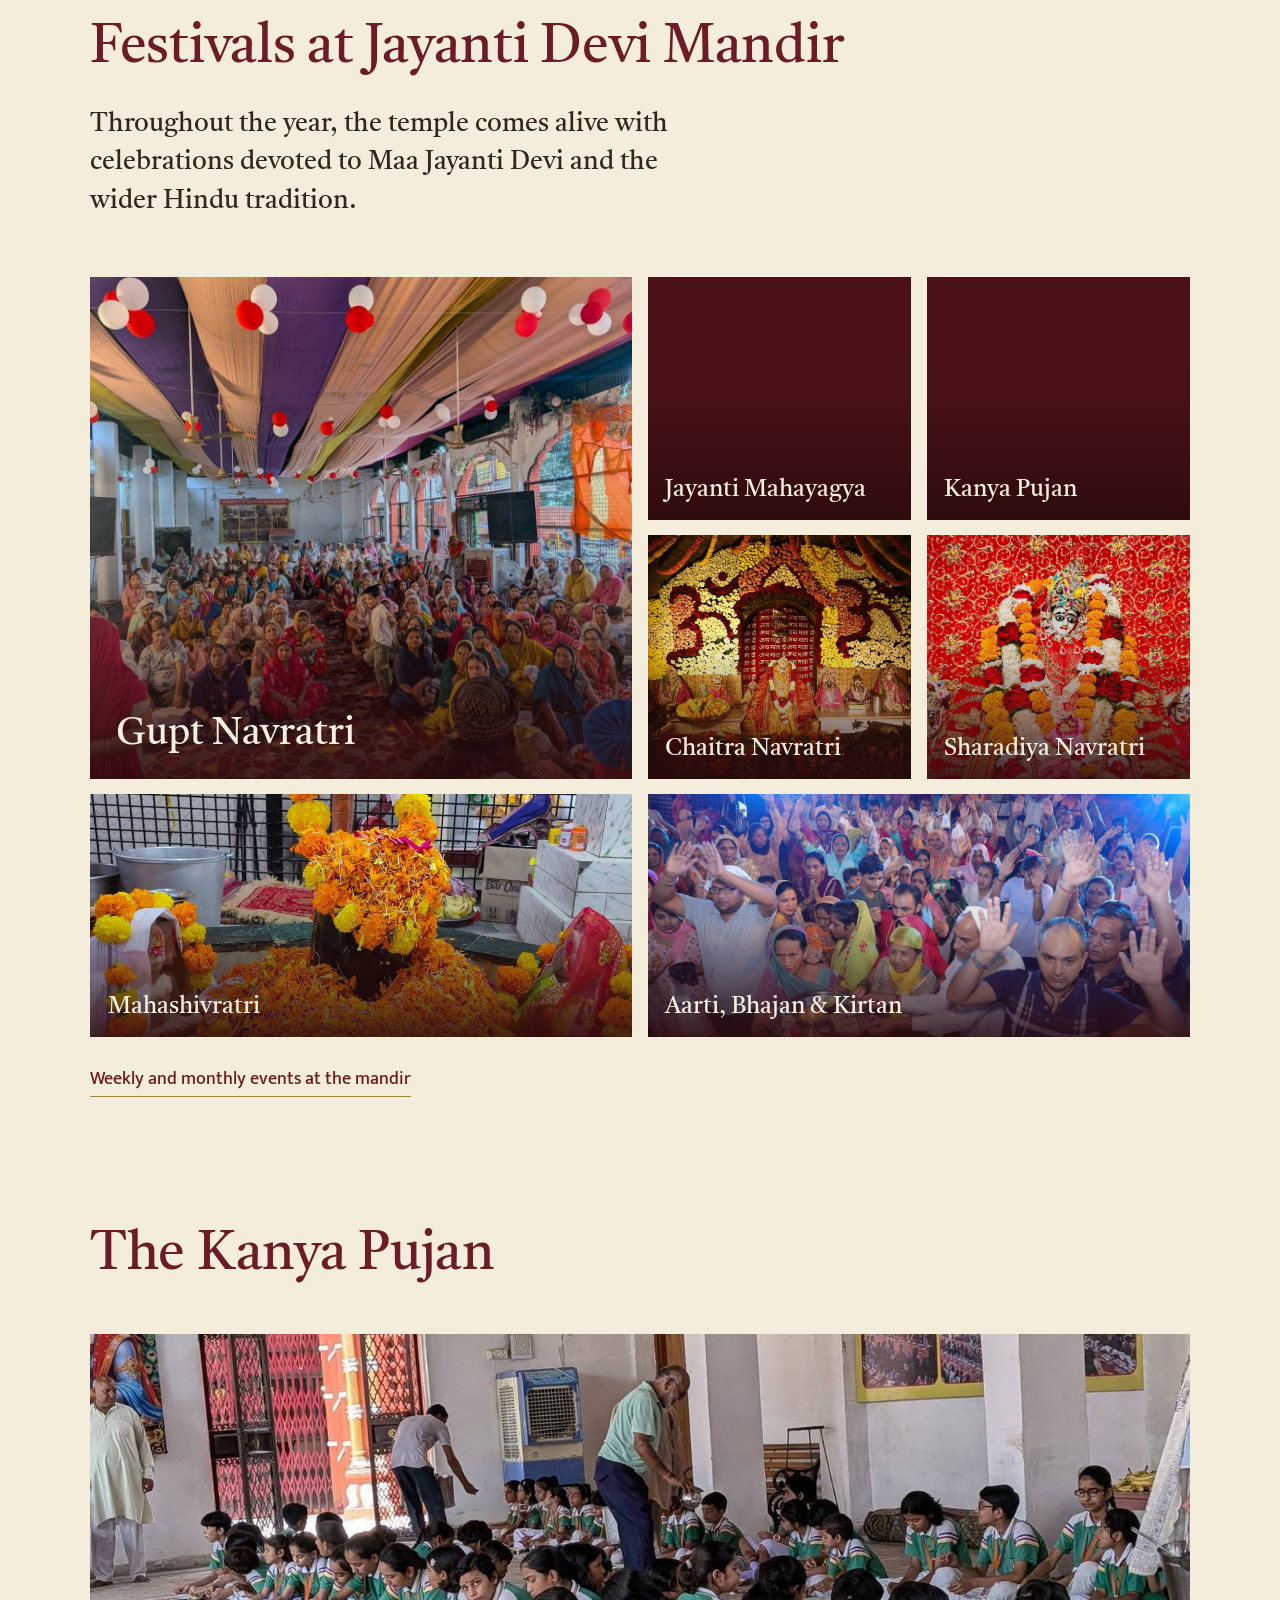
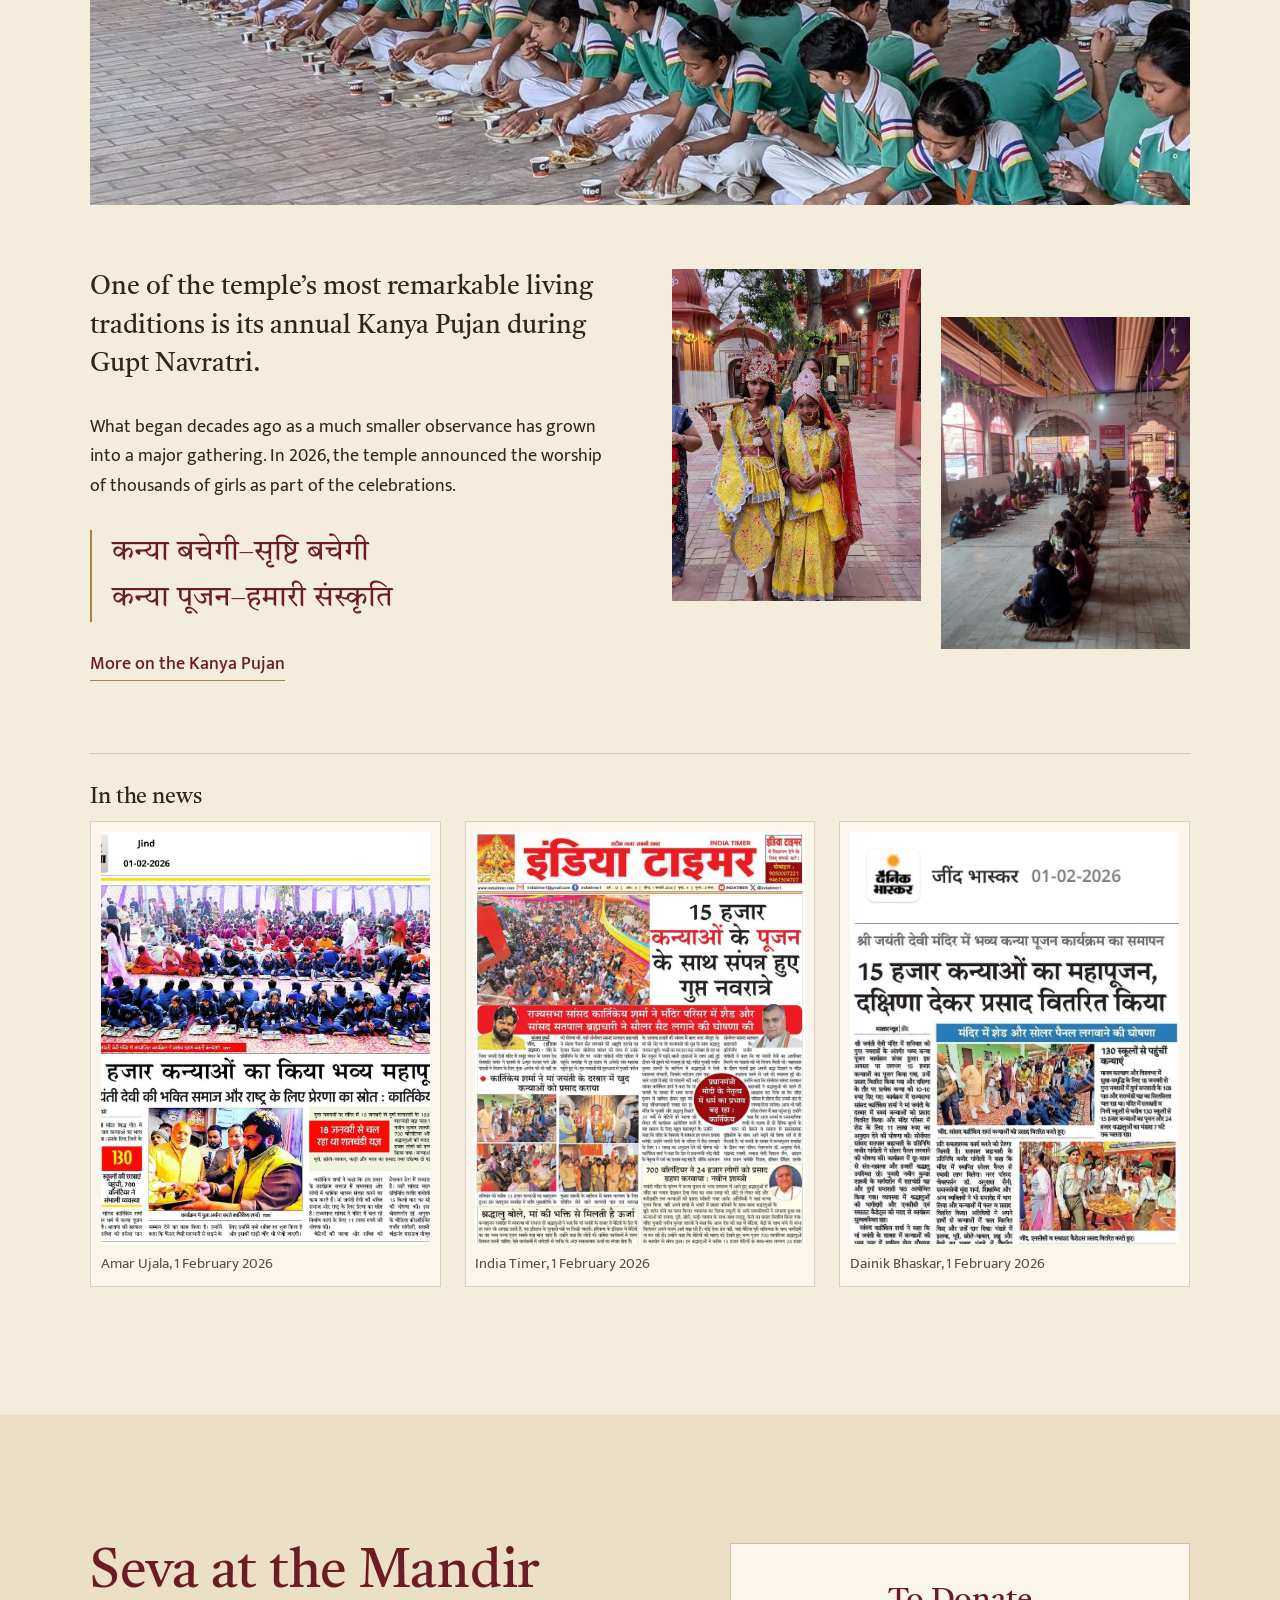
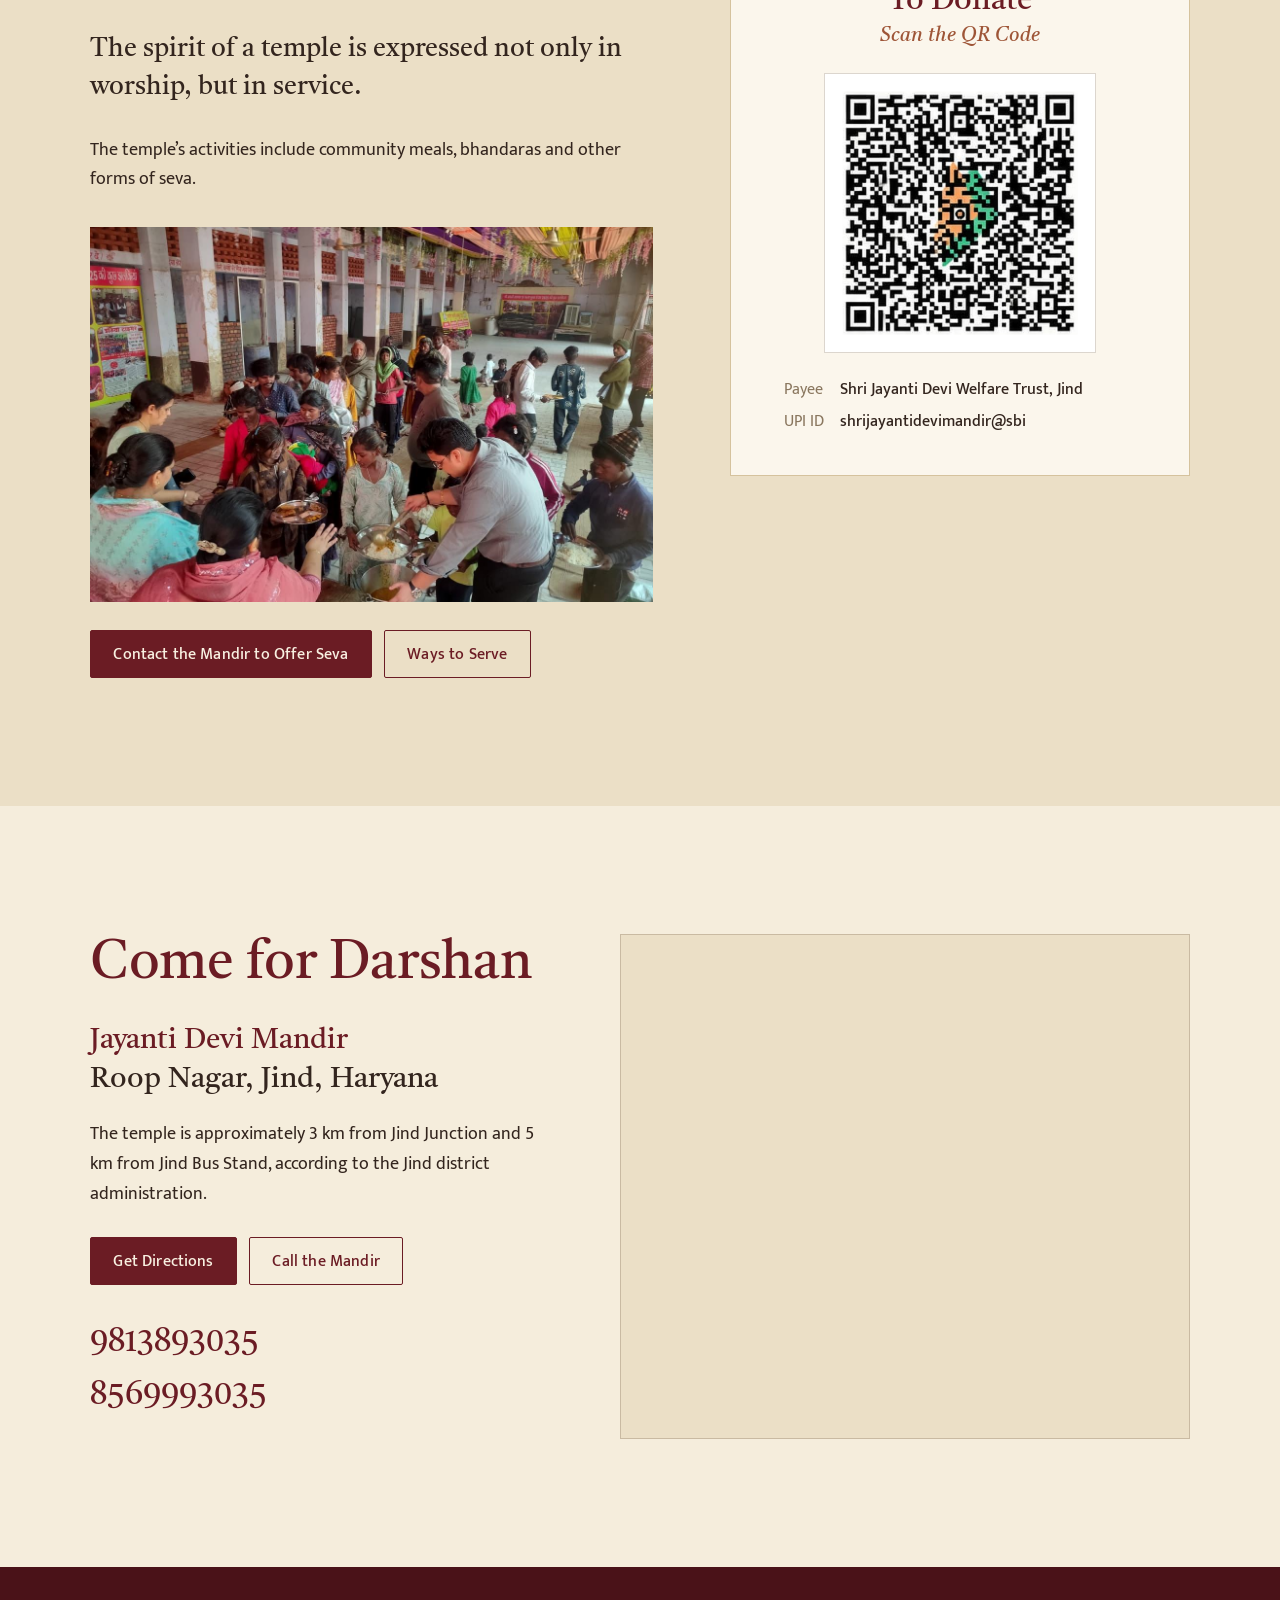
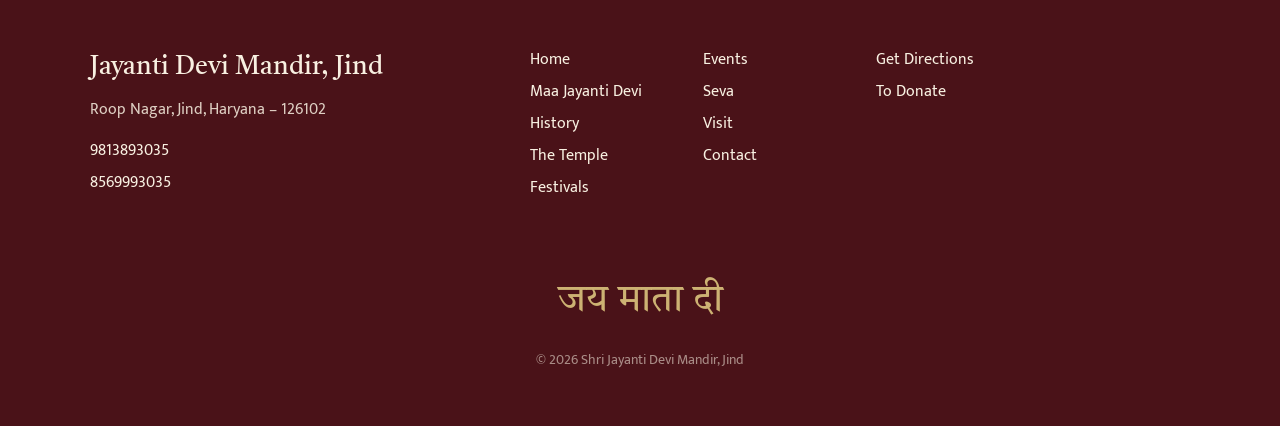
==== commit 92029f71: "Add Events page, Hindi temple history, seva list; tidy repo - New events.html (temple's weekly/month" ====
--- a/index.html
+++ b/index.html
@@ -27,6 +27,7 @@
 <li><a href="history.html">History</a></li>
 <li><a href="temple.html">The Temple</a></li>
 <li><a href="festivals.html">Festivals</a></li>
+<li><a href="events.html">Events</a></li>
 <li><a href="seva.html">Seva</a></li>
 <li><a href="visit.html">Visit</a></li>
 <li><a href="contact.html">Contact</a></li>
@@ -53,26 +54,14 @@
   </div>
 </section>
 
-<section class="section" id="maa" aria-labelledby="maa-title">
-  <style>@media (min-width: 900px) { #maa .arch { position: sticky; top: 6rem; } }</style>
-  <div class="wrap split img-left">
-    <figure class="ph arch arch-tall reveal" style="max-width:28rem;width:100%;justify-self:center;align-self:start"><img src="devi-jmd.jpg" width="853" height="1280" alt="Maa Jayanti Devi in the sanctum, before a wall inscribed with Jai Mata Di" loading="lazy" decoding="async"></figure>
-    <div>
-      <h2 id="maa-title">Maa Jayanti Devi</h2>
-      <p class="sub">Daughter of Indra</p>
-      <p class="lede">Maa Jayanti Devi is revered as the daughter of Indra, the king of the devas, and the Goddess of Victory.</p>
-      <p>Jayanti Devi was the daughter of Indra and the sister of Jayanta. Her story appears in the Devī Bhāgavata Purāṇa, where Indra sends Jayanti to serve Shukracharya during his long penance. She serves him with devotion, and after his penance is completed, Śukra takes Devi ma as his wife.</p>
-      <p>The name Jayanti is associated with victory, giving special meaning to the way Maa Jayanti Devi is worshipped at Jind. Here, she is not only the presiding deity of the temple, but the goddess at the heart of the city’s traditional origin story.</p>
-      <p>The Pandavas worshipped Maa Jayanti Devi before the great battle of Kurukshetra, seeking her blessings for victory. A temple was established in her honour, and the settlement that grew around it came to be known as Jaintapuri — the abode of Jainti Devi — eventually becoming Jind.</p>
-      <p class="pull" style="font-size:clamp(1.35rem,2.3vw,1.75rem);max-width:none">Thus, the story of Maa Jayanti Devi brings together divine lineage, the ancient traditions of the Mahabharata and the very name and identity of Jind.</p>
-      <div class="actions"><a class="textlink" href="maa-jayanti-devi.html">More about Maa Jayanti Devi</a></div>
-    </div>
-  </div>
-</section>
-
 <section class="story" id="story" aria-labelledby="story-title">
   <div class="wrap">
-    <h2 id="story-title" style="margin-top:0"><span>A Goddess.</span> <span>A Temple.</span> <span>A City.</span></h2>
+    <div class="opening">
+      <p class="lede">According to local tradition, the story of Jind begins here.</p>
+      <p>The Pandavas worshipped Jainti Devi, the Goddess of Victory, before the great battle of Kurukshetra. A temple was established in her honour, and a settlement grew around it. Known as Jaintapuri — the abode of Jainti Devi — the settlement eventually came to be known as Jind.</p>
+    </div>
+
+    <h2 id="story-title"><span>A Goddess.</span> <span>A Temple.</span> <span>A City.</span></h2>
 
     <ol class="stages">
       <li class="stage">
@@ -187,6 +176,7 @@
 <a href="festivals.html#mahashivratri" class="reveal"><img src="shivling.jpg" width="1050" height="1400" alt="Shivling covered in marigolds" loading="lazy" decoding="async"><span class="label">Mahashivratri</span></a>
 <a href="festivals.html#aarti" class="reveal"><img src="aarti-crowd.jpg" width="1280" height="853" alt="Devotees with raised hands during aarti" loading="lazy" decoding="async"><span class="label">Aarti, Bhajan &amp; Kirtan</span></a>
     </div>
+    <div class="actions"><a class="textlink" href="events.html">Weekly and monthly events at the mandir</a></div>
   </div>
 </section>
 
@@ -198,6 +188,7 @@
       <div>
         <p class="lede">One of the temple’s most remarkable living traditions is its annual Kanya Pujan during Gupt Navratri.</p>
         <p>What began decades ago as a much smaller observance has grown into a major gathering. In 2026, the temple announced the worship of thousands of girls as part of the celebrations.</p>
+        <p class="slogan" lang="hi">कन्या बचेगी–सृष्टि बचेगी<br>कन्या पूजन–हमारी संस्कृति</p>
         <div class="actions"><a class="textlink" href="festivals.html#kanya-pujan">More on the Kanya Pujan</a></div>
       </div>
       <div class="pair">
@@ -280,6 +271,7 @@
 <li><a href="history.html">History</a></li>
 <li><a href="temple.html">The Temple</a></li>
 <li><a href="festivals.html">Festivals</a></li>
+<li><a href="events.html">Events</a></li>
 <li><a href="seva.html">Seva</a></li>
 <li><a href="visit.html">Visit</a></li>
 <li><a href="contact.html">Contact</a></li>
--- a/site.css
+++ b/site.css
@@ -6,6 +6,8 @@
 @font-face { font-family: "Mukta"; font-style: normal; font-weight: 400; font-display: swap; src: url(mukta-latin-400-normal.woff2) format("woff2"); unicode-range: U+0000-00FF, U+0131, U+0152-0153, U+02BB-02BC, U+02C6, U+02DA, U+02DC, U+0304, U+0308, U+0329, U+2000-206F, U+20AC, U+2122, U+2191, U+2193, U+2212, U+2215, U+FEFF, U+FFFD; }
 @font-face { font-family: "Mukta"; font-style: normal; font-weight: 500; font-display: swap; src: url(mukta-latin-500-normal.woff2) format("woff2"); unicode-range: U+0000-00FF, U+0131, U+0152-0153, U+02BB-02BC, U+02C6, U+02DA, U+02DC, U+0304, U+0308, U+0329, U+2000-206F, U+20AC, U+2122, U+2191, U+2193, U+2212, U+2215, U+FEFF, U+FFFD; }
 @font-face { font-family: "Mukta"; font-style: normal; font-weight: 600; font-display: swap; src: url(mukta-latin-600-normal.woff2) format("woff2"); unicode-range: U+0000-00FF, U+0131, U+0152-0153, U+02BB-02BC, U+02C6, U+02DA, U+02DC, U+0304, U+0308, U+0329, U+2000-206F, U+20AC, U+2122, U+2191, U+2193, U+2212, U+2215, U+FEFF, U+FFFD; }
+@font-face { font-family: "Mukta"; font-style: normal; font-weight: 400; font-display: swap; src: url(mukta-devanagari-400-normal.woff2) format("woff2"); unicode-range: U+0900-097F, U+1CD0-1CF9, U+200C-200D, U+20A8, U+20B9, U+20F0, U+25CC, U+A830-A839, U+A8E0-A8FF, U+11B00-11B09; }
+@font-face { font-family: "Mukta"; font-style: normal; font-weight: 500; font-display: swap; src: url(mukta-devanagari-500-normal.woff2) format("woff2"); unicode-range: U+0900-097F, U+1CD0-1CF9, U+200C-200D, U+20A8, U+20B9, U+20F0, U+25CC, U+A830-A839, U+A8E0-A8FF, U+11B00-11B09; }
 
 /* Shri Jayanti Devi Mandir, Jind — site styles
    Palette: aged parchment, temple maroon, muted terracotta, warm stone, antique gold. */
@@ -439,3 +441,29 @@
 .jmd { max-width: none; text-align: center; font-family: var(--serif); font-size: clamp(1.8rem, 4vw, 2.4rem); color: var(--gold-soft); margin: clamp(3rem, 6vw, 4rem) 0 .75rem; line-height: 1.3; }
 .foot-base { max-width: none; text-align: center; font-size: .85rem; color: rgba(248,240,225,.55); }
 .sr-only { position: absolute; width: 1px; height: 1px; padding: 0; margin: -1px; overflow: hidden; clip: rect(0 0 0 0); white-space: nowrap; border: 0; }
+
+/* ---------- Hindi content ---------- */
+[lang="hi"] { line-height: 1.85; }
+.hi-title { font-size: clamp(1.8rem, 3.6vw, 2.6rem); line-height: 1.4; }
+.hi-prose p { font-size: 1.18rem; max-width: 40rem; }
+.hi-sub { font-style: normal; }
+.hi-line { font-family: var(--serif); font-size: 1.35rem; color: var(--maroon); margin-bottom: .2rem; max-width: 40rem; }
+.en-line { color: var(--ink-soft); font-size: 1rem; }
+.slogan { font-family: var(--serif); color: var(--maroon); font-size: clamp(1.4rem, 2.6vw, 1.8rem); line-height: 1.6; margin: 1.75rem 0 0; padding-left: 1.25rem; border-left: 2px solid var(--gold); }
+.translation { margin-top: 1.75rem; padding-top: 1.1rem; border-top: 1px solid rgba(138,119,95,.3); max-width: 40rem; }
+.translation summary { cursor: pointer; color: var(--maroon); font-weight: 500; list-style-position: outside; }
+.translation summary:hover { color: var(--terracotta); }
+.translation[open] summary { margin-bottom: 1rem; }
+.translation p { font-size: 1.02rem; color: var(--ink-soft); }
+.serve-list li .en { display: block; font-family: var(--sans); font-size: .95rem; line-height: 1.4; color: var(--ink-soft); margin-top: .1rem; }
+.serve-list li [lang="hi"] { line-height: 1.5; }
+.events-list { list-style: none; padding: 0; margin: 0; }
+.events-list li { padding: 1rem 0; border-bottom: 1px solid rgba(138,119,95,.28); }
+.events-list li:first-child { padding-top: .2rem; }
+.events-list .hi { display: block; font-size: 1.25rem; line-height: 1.7; color: var(--ink); }
+.events-list .en { display: block; font-size: 1rem; color: var(--ink-soft); margin-top: .15rem; }
+.events-list.feature li { border-bottom: 0; }
+.events-list.feature .hi { font-family: var(--serif); font-size: clamp(1.5rem, 3vw, 2rem); line-height: 1.5; color: var(--maroon); }
+.timeline-7 { grid-template-columns: repeat(7, 1fr); }
+@media (max-width: 760px) { .timeline-7 { grid-template-columns: 1fr; } }
+@media (max-width: 899px) { .chapter { gap: .6rem; } }
